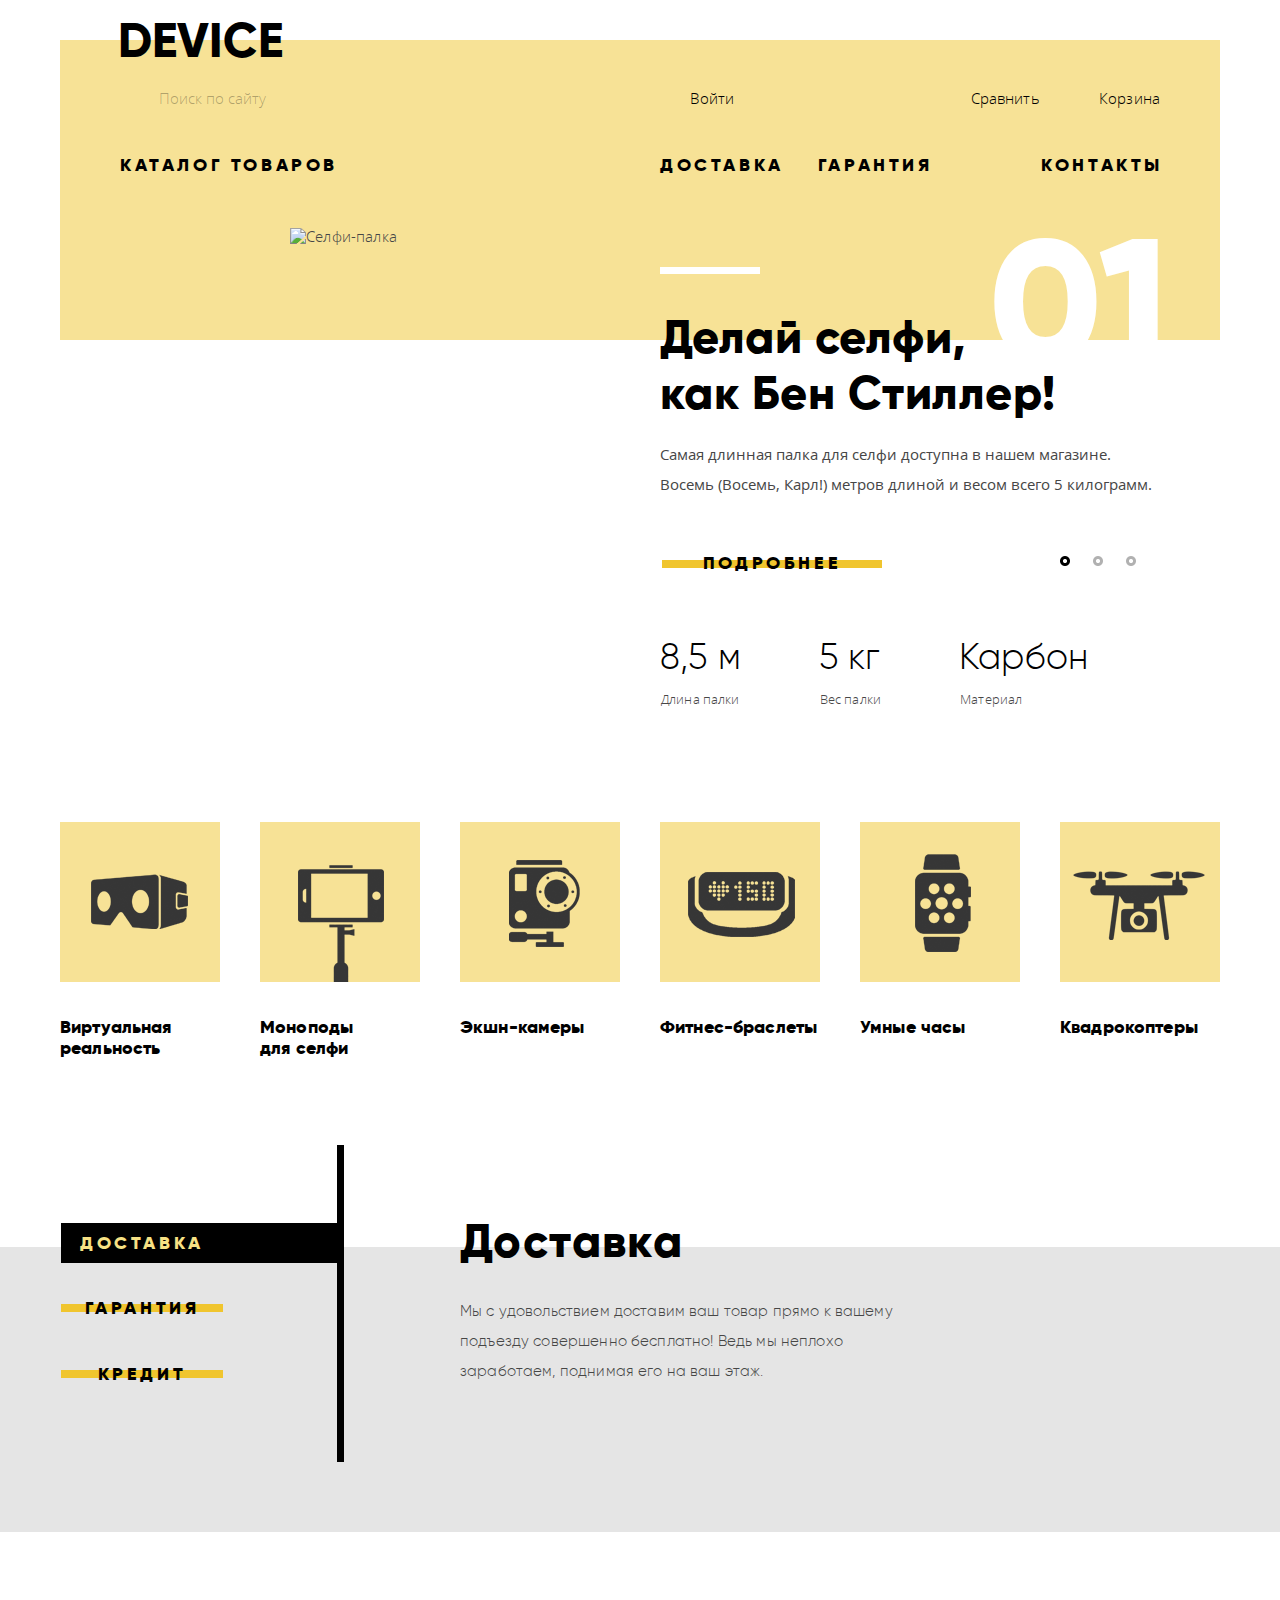
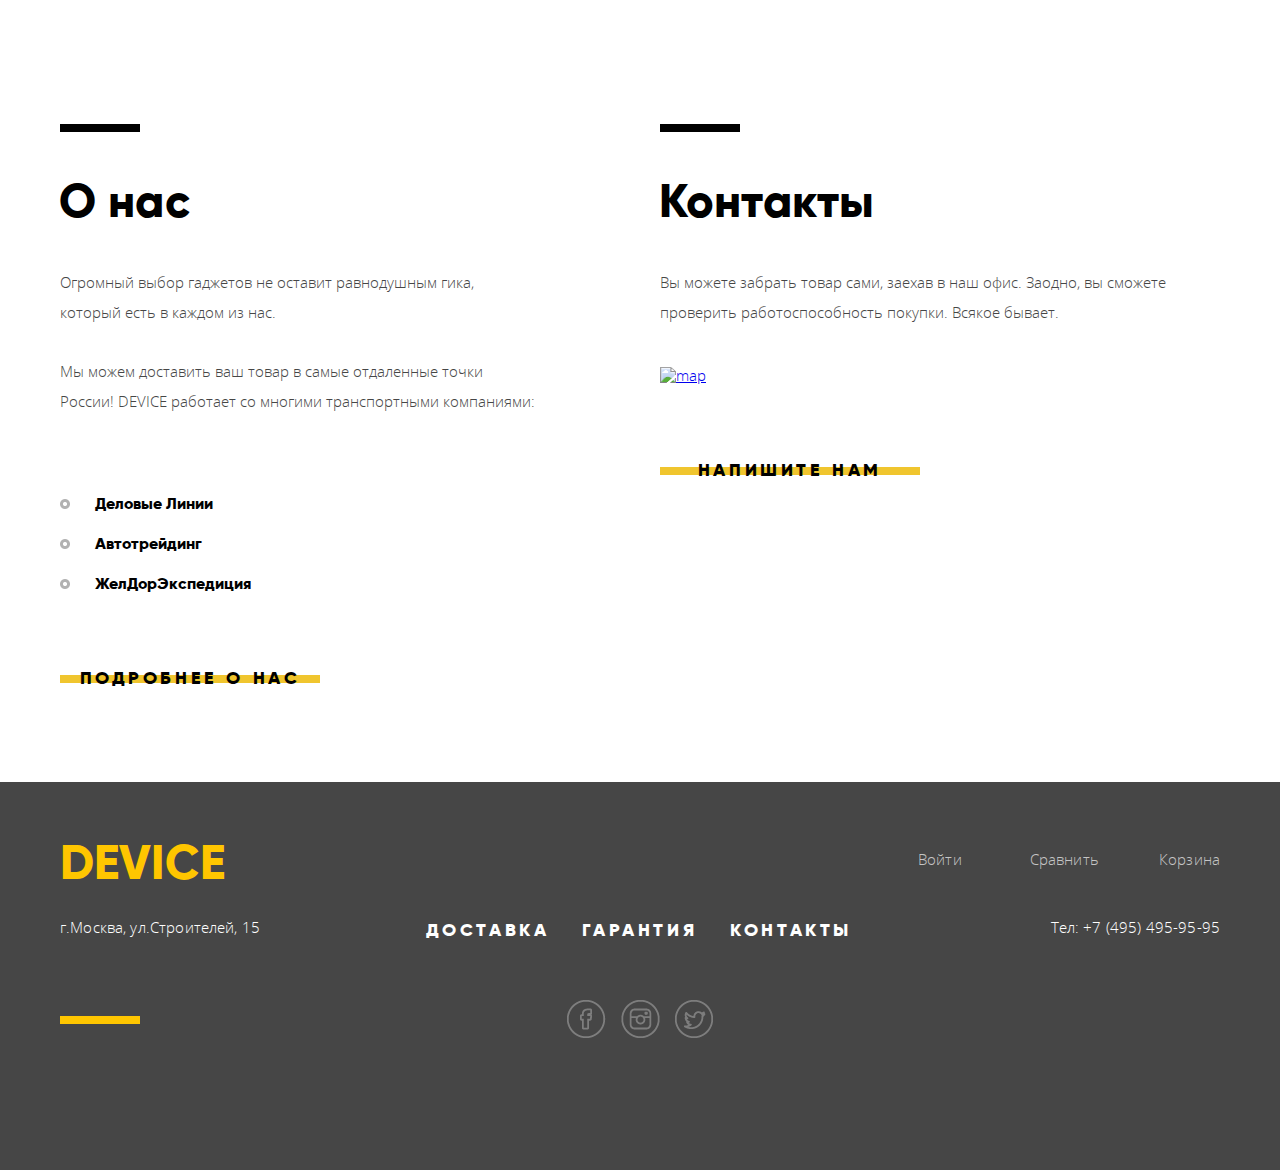
==== index.html @ 423498a1 "Д11.3 + Дополнительный JS для сервисов" ====
<!DOCTYPE html>
<html lang="ru">

<head>
  <meta charset="utf-8">
  <title>HTML Academy: Девайс</title>
  <link rel="stylesheet" href="css/normalize.css">
  <link rel="stylesheet" href="css/style.min.css">
</head>

<body class="home">
  <header>
    <div class="header-background container">
      <div class="header-wrapper clearfix">
        <a href="index.html" class="device-logo">Device</a>
        <div class="header-up clearfix">
          <form class="search">
            <input type="text" name="search-string" value="" placeholder="Поиск по сайту">
            <input class="button" type="submit" value="Найти">
          </form>
          <ul class="header-up-user-menu clearfix">
            <li class="login"><a href="#" class="login-link"><span class="black-icon"></span>Войти</a></li>
            <li class="compare"><a href="#"><span class="black-icon"></span>Сравнить</a></li>
            <li class="cart"><a href="#"><span class="black-icon"></span>Корзина</a></li>
          </ul>
        </div>
        <div class="header-down">
          <nav class="main-navigation">
            <ul class="main-navigation-list clearfix">
              <li class="main-navigation-list-item catalog-menu"><a href="#">Каталог товаров</a>
                <ul class="subnavigation-list clearfix">
                  <li class="subnavigation-list-category">
                    <ul>
                      <li class="subnavigation-list-item"><a href="#">Виртуальная реальность</a></li>
                      <li class="subnavigation-list-item"><a href="catalog.html">Моноподы для селфи</a></li>
                      <li class="subnavigation-list-item"><a href="#">Экшн-камеры</a></li>
                    </ul>
                  </li>
                  <li class="subnavigation-list-category">
                    <ul>
                      <li class="subnavigation-list-item"><a href="#">Фитнес-браслеты</a></li>
                      <li class="subnavigation-list-item"><a href="#">Умные часы</a></li>
                    </ul>
                  </li>
                  <li class="subnavigation-list-category">
                    <ul>
                      <li class="subnavigation-list-item"><a href="#">Квадрокоптеры</a></li>
                    </ul>
                  </li>
                </ul>
              </li>
              <li class="main-navigation-list-item"><a href="#">Доставка</a></li>
              <li class="main-navigation-list-item"><a href="#">Гарантия</a></li>
              <li class="main-navigation-list-item"><a href="#">Контакты</a></li>
            </ul>
          </nav>
        </div>
      </div>
    </div>
  </header>
  <main class="main">
    <div class="container">
      <div class="home-carousel">
        <span class="slide-number">01</span>
        <ul class="slides clearfix">
          <li class="slide clearfix active">
            <div class="slide-img">
              <img src="img/slider-1.png" class="slide-img-1" width="384" height="486" alt="Селфи-палка">
            </div>
            <div class="slide-info">
              <h2>Делай селфи,<br> как Бен Стиллер!</h2>
              <p>Самая длинная палка для селфи доступна в нашем магазине.</p>
              <p>Восемь (Восемь, Карл!) метров длиной и весом всего 5 килограмм.</p>
              <a href="catalog.html" class="slide-read-more">Подробнее</a>
              <ul class="slide-features clearfix">
                <li>
                  <span class="slide-features-large">8,5 м</span>
                  <span class="slide-featers-small">Длина палки</span>
                </li>
                <li>
                  <span class="slide-features-large">5 кг</span>
                  <span class="slide-featers-small">Вес палки</span>
                </li>
                <li>
                  <span class="slide-features-large">Карбон</span>
                  <span class="slide-featers-small">Материал</span>
                </li>
              </ul>
            </div>
          </li>
          <li class="slide clearfix">
            <div class="slide-img">
              <img src="img/slider-2.png" class="slide-img-2" width="345" height="485" alt="Смарт-браслет">
            </div>
            <div class="slide-info">
              <h2>Худеем<br>правильно!</h2>
              <p>Мотивирующие фитнес-браслеты помогут найти в себе силы не пропускать занятия и соблюдать диету.</p>
              <a href="#" class="slide-read-more">Подробнее</a>
              <ul class="slide-features">
                <li>
                  <span class="slide-features-large">48 часов</span><br>
                  <span class="slide-featers-small">Без подзарядки</span>
                </li>
              </ul>
            </div>
          </li>
          <li class="slide clearfix">
            <div class="slide-img">
              <img src="img/slider-3.png" class="slide-img-3"  width="580" height="477" alt="Дрон">
            </div>
            <div class="slide-info">
              <h2>Порхает как бабочка,<br>жалит как пчела!</h2>
              <p>Этот обычный, на первый взгляд, квадрокоптер оснащен мощным лазером, замаскированным под стандартну камеру.</p>
              <a href="#" class="slide-read-more">Подробнее</a>
              <ul class="slide-features">
                <li class="slide-3-feature-1">
                  <span class="slide-features-large">800 м</span><br>
                  <span class="slide-featers-small">Дальность полета</span>
                </li>
                <li>
                  <span class="slide-features-large">50 м</span><br>
                  <span class="slide-featers-small">Радиус поражения</span>
                </li>
              </ul>
            </div>
          </li>
        </ul>
        <ul class="slider-indicators clearfix">
          <li class="active">
            <button type="button"></button>
          </li>
          <li>
            <button type="button"></button>
          </li>
          <li>
            <button type="button"></button>
          </li>
        </ul>
      </div>
      <div class="home-popular">
        <ul class="home-popular-list clearfix">
          <li class="home-popular-item">
            <a href="#"><span class="icon-bg"><span class="icon ico1"></span></span><span class="text">Виртуальная реальность</span></a>
          </li>
          <li class="home-popular-item">
            <a href="catalog.html"><span class="icon-bg"><span class="icon ico2"></span></span><span class="text">Моноподы<br>для селфи</span></a>
          </li>
          <li class="home-popular-item">
            <a href="#"><span class="icon-bg"><span class="icon ico3"></span></span><span class="text">Экшн-камеры</span></a>
          </li>
          <li class="home-popular-item">
            <a href="#"><span class="icon-bg"><span class="icon ico4"></span></span><span class="text">Фитнес-браслеты</span></a>
          </li>
          <li class="home-popular-item">
            <a href="#"><span class="icon-bg"><span class="icon ico5"></span></span><span class="text">Умные часы</span></a>
          </li>
          <li class="home-popular-item">
            <a href="#"><span class="icon-bg"><span class="icon ico6"></span></span><span class="text">Квадрокоптеры</span></a>
          </li>
        </ul>
      </div>
    </div>
    <div class="grey-bg">
      <div class="container">
        <div class="home-services clearfix">
          <ul class="home-services-menu clearfix">
            <li class="active"><a href="#">Доставка</a></li>
            <li>
              <a href="#">Гарантия</a>
            </li>
            <li>
              <a href="#">Кредит</a>
            </li>
          </ul>
          <ul class="home-services-description clearfix">
            <li class="delivery active">
              <h3>Доставка</h3>
              <p>Мы с удовольствием доставим ваш товар прямо к вашему подъезду совершенно бесплатно! Ведь мы неплохо заработаем, поднимая его на ваш этаж.</p>
            </li>
            <li class="warranty">
              <h3>Гарантия</h3>
              <p>Если из-за возгарания купленного у нас товара у вас сгорит дом — не переживайте, мы выдадим вам новый.<br/>
              Товар, не дом, конечно же.</p>
            </li>
            <li class="credit">
              <h3>Кредит</h3>
              <p>Залезть в долговую яму стало проще! Кредитные консультанты подберут для вас наиболее выгодные условия кредита. Выгодные для нашего банка, разумеется.</p>
            </li>
          </ul>
        </div>
      </div>
    </div>
    <div class="container">
      <div class="home-logotypes">
        <ul class="logo clearfix">
          <li><a href="#" class="dji">DJI</a></li>
          <li><a href="#" class="srgadgets">SRGadgets</a></li>
          <li><a href="#" class="gopro">GoPro</a></li>
          <li><a href="#" class="vive">Vive</a></li>
        </ul>
      </div>
      <div class="home-info clearfix">
        <div class="home-info-about-us">
          <div class="black-line"></div>
          <h2>О нас</h2>
          <p>Огромный выбор гаджетов не оставит равнодушным гика,<br> который есть в каждом из нас.</p>
          <p>Мы можем доставить ваш товар в самые отдаленные точки<br> России! DEVICE работает со многими транспортными компаниями:</p>
          <ul class="companies-list">
            <li>Деловые Линии</li>
            <li>Автотрейдинг</li>
            <li>ЖелДорЭкспедиция</li>
          </ul>
          <a href="#" class="home-info-read-more">Подробнее о нас</a>
        </div>
        <div class="home-info-contact">
          <div class="black-line"></div>
          <h2>Контакты</h2>
          <p>Вы можете забрать товар сами, заехав в наш офис. Заодно, вы сможете проверить работоспособность покупки. Всякое бывает.</p>
          <div class="home-info-map">
            <a href="#map-popup" class="popuplink">
              <img src="img/map.png" width="560" height="222" alt="map">
            </a>
          </div>
          <a href="#write-us-popup" class="home-info-read-more popuplink">Напишите нам</a>
        </div>
      </div>
    </div>
  </main>
  <footer>
    <div class="container">
      <div class="footer-up clearfix">
        <a href="#" class="device-logo">Device</a>
        <ul class="user-menu clearfix">
          <li class="login"><a href="#"><span class="action-icon"></span>Войти</a></li>
          <li class="compare"><a href="#"><span class="action-icon"></span>Сравнить</a></li>
          <li class="cart"><a href="#"><span class="action-icon"></span>Корзина</a></li>
        </ul>
      </div>
      <div class="footer-center clearfix">
        <span class="address">г.Москва,&nbsp;ул.Строителей,&nbsp;15</span>
        <ul class="footer-menu clearfix">
          <li><a href="#">Доставка</a></li>
          <li><a href="#">Гарантия</a></li>
          <li><a href="#">Контакты</a></li>
        </ul>
        <span class="tel">Тел:&nbsp;+7&nbsp;(495)&nbsp;495-95-95</span>
      </div>
      <div class="footer-down clearfix">
        <div class="yellow-line"></div>
        <ul class="footer-social clearfix">
          <li><a href="#" class="facebook">Facebook</a></li>
          <li><a href="#" class="instagram">Instagram</a></li>
          <li><a href="#" class="twiter">Twiter</a></li>
        </ul>
        <a href="https://htmlacademy.ru/intensive/htmlcss" class="developer-logo">htmlacademy.ru</a>
      </div>
    </div>
  </footer>
  <!--Всплывающие окна-->
  <div class="popup-overlay">
    <div class="popup write-us" id="write-us-popup">
      <button type="button" class="popup-close">Закрыть</button>
      <form class="write-us-form" action="#">
        <div class="clearfix">
          <div class="write-us-form-col">
            <label for="name">Ваше имя:</label>
            <input type="text" name="name" id="name" value="" placeholder="Представьтесь пожалуйста">
          </div>
          <div class="write-us-form-col  col2">
            <label for="email">Ваш e-mail:</label>
            <input type="email" name="email" id="email" value="" placeholder="Для отправки ответа">
          </div>
        </div>
        <label for="letter">Текст письма:</label>
        <textarea id="letter" name="letter" placeholder="В свободной форме"></textarea>
        <button class="write-us-form-button" type="submit">ОТПРАВИТЬ</button>
      </form>
    </div>
    <div class="popup map" id="map-popup">
      <button type="button" class="popup-close">Закрыть</button>
      <iframe src="https://www.google.com/maps/embed?pb=!1m18!1m12!1m3!1d2249.1125488779867!2d37.527429316310936!3d55.68703098053591!2m3!1f0!2f0!3f0!3m2!1i1024!2i768!4f13.1!3m3!1m2!1s0x46b54cf65f5c8955%3A0x694710ccd55501e!2z0YPQuy4g0KHRgtGA0L7QuNGC0LXQu9C10LksIDE1LCDQnNC-0YHQutCy0LAsIDExOTMxMQ!5e0!3m2!1sru!2sru!4v1494608144922" width="960" height="559" allowfullscreen></iframe>
    </div>
  </div>
  <script src="js/script.js" type="application/javascript"></script>
</body>

</html>
---- css/style.min.css ----
.slides h2,body,html{letter-spacing:.01em}@font-face{font-family:Gilroy;src:url(../fonts/gilroylight.woff2) format('woff2'),url(../fonts/gilroylight.woff) format('woff');font-weight:300}@font-face{font-family:Gilroy;src:url(../fonts/gilroyextrabold.woff2) format('woff2'),url(../fonts/gilroyextrabold.woff) format('woff');font-weight:900}@font-face{font-family:'Open Sans';src:url(../fonts/opensanslight.woff2) format('woff2'),url(../fonts/opensanslight.woff) format('woff');font-weight:300}@font-face{font-family:'Open Sans';src:url(../fonts/opensans.woff2) format('woff2'),url(../fonts/opensans.woff) format('woff');font-weight:400}body,html{font-size:15px;font-family:"Open Sans",Arial,sans-serif;color:#464646;font-weight:300;margin:0;padding:0}.home-services-description h3,.slides h2,h2{color:#000;font-size:47px;font-family:Gilroy,Arial,sans-serif;font-weight:900}body{min-width:1200px}.container{width:1160px;padding:0 20px;margin:0 auto}.slides h2{line-height:1.2;margin:40px 0 18px;padding:42px 0 0;background:url(../img/line-white.png) left top no-repeat}.home-info-about-us h2,.home-info-contact h2{margin:-14px 0 38px -1px;line-height:1.2}.home-services-description h3{line-height:1.2;margin-top:0;margin-bottom:27px;letter-spacing:.03em}.main-navigation-list-item>a,a.slide-read-more{text-decoration:none;text-transform:uppercase;letter-spacing:.2em}.device-logo,footer .device-logo,header .device-logo{font-size:48px;font-family:Gilroy,Arial,sans-serif;font-weight:900}.device-logo{color:#000;line-height:1.2;text-transform:uppercase}footer .device-logo{color:#ffc600;line-height:1.2;position:absolute;text-decoration:none}footer a:hover{color:rgba(255,198,0,.6)}footer a:active{color:rgba(255,198,0,.3)}header .device-logo{margin-left:58px;text-decoration:none;color:#000;position:absolute;top:-28px;text-transform:uppercase}header a:hover{color:rgba(0,0,0,.6)}header a:active{color:rgba(0,0,0,.3)}.search input{margin:0;padding:0;float:left}.header-up-user-menu a,li.subnavigation-list-item a{font-size:15px;font-family:"Open Sans",Arial,sans-serif;color:#000;font-weight:300;line-height:36px;text-align:left;text-decoration:none}.main-navigation-list-item>a{font-size:18px;font-family:Gilroy,Arial,sans-serif;color:#000;font-weight:900;line-height:1.2}.slide-number{font-size:179px;font-family:Gilroy,Arial,sans-serif;color:#fff;font-weight:900;float:right;min-width:179px;min-height:132px;line-height:132px;margin:0;padding:0;position:absolute;right:50px;top:10px}.slide-features-large,a.slide-read-more{font-family:Gilroy,Arial,sans-serif;line-height:1.2}a.slide-read-more{font-size:18px;color:#000;font-weight:900;text-align:center;background-image:url(../img/line.png);background-repeat:repeat-x;background-position:0 50%;display:block;width:220px;margin-top:45px;margin-left:2px;margin-bottom:52px;padding:9px 0}a:active.slide-read-more,a:hover.slide-read-more{background-repeat:repeat}a:active.slide-read-more{color:rgba(0,0,0,.3)}.slide-features-large{font-size:36px;font-weight:300;color:#000;text-align:left}.slide-featers-small{font-size:13px;font-family:"Open Sans",Arial,sans-serif;color:#464646;line-height:20px;font-weight:300;text-align:left;display:block;margin-top:10px;margin-left:1px}.catalog-row-1 h2,h1{line-height:1.2;color:#000;font-weight:900}header{margin-top:40px;padding:0 20px}.clearfix::after{content:"";display:table;clear:both}.header-up{margin:0 auto;padding:0 60px 0 63px}.heder-up-search{width:500px;min-height:16px;padding-left:40px;float:left}.header-up-user-menu{list-style:none;float:right;margin:0;padding:0;display:inline-block;vertical-align:top}.header-down{padding:25px 60px 50px}.title{padding:33px 0 37px 60px}h1{font-family:Gilroy,Arial,sans-serif;font-size:47px;letter-spacing:.01em;padding:0;margin:0 0 14px}.catalog{min-height:1263px;background:#efefef}.catalog-filter{width:330px;float:right;margin:0;padding:0}.catalog-filter-label{padding:26px 70px 26px 60px;margin:0}div.catalog-wrapper-sort-label{background:#efefef;padding:25px 0 26px 70px}.catalog-row-1 h2{font-size:16px;letter-spacing:.2em;text-transform:uppercase}footer,footer .user-menu a:hover{color:#fff}h2.catalog-wrapper-sort-label{float:left;margin:0;padding:0 55px 0 0}.catalog-goods{padding:60px 0 0 70px}.catalog-good{width:360px;min-height:462px;margin:10px 40px 10px 0;float:left;position:relative}.catalog-good:hover .good-action{display:block}.catalog-good:nth-child(2n){margin-right:0}.catalog-paginator{width:760px;height:70px;display:inline-block;vertical-align:top;text-align:center;background:#ebebeb;margin:0 0 73px 70px;line-height:70px}footer{background:#464646;padding:52px 0}.footer-up{min-height:39px;margin-bottom:20px}.footer-center,.footer-down{text-align:center;margin-bottom:63px}.footer-center{min-height:23px}.footer-down{min-height:43px}.home-carousel{min-height:501px;margin:0 0 94px;padding:0;position:relative}.slide-read-more{width:480px;min-height:20px;margin-bottom:65px;margin-right:80px;float:left}.logo li,.logo li a{width:260px;vertical-align:top}.logo li{min-height:100px;float:left;display:inline-block;list-style:none;margin-right:40px}.logo li a.dji .logo li:last-child,.logo li:last-child{margin-right:0}.logo li a{height:100px;display:block;line-height:100px;text-align:center;font-size:0;text-decoration:none}.footer-menu,.footer-menu li,.footer-social,.header-up-user-menu li{vertical-align:top;display:inline-block}.home-info-about-us{width:560px;float:left;margin:0 40px 0 0;padding:0}.home-info-contact{float:right;width:560px}footer .user-menu a{color:#fff;font-size:15px;font-family:"Open Sans",Arial,sans-serif;color:rgba(255,255,255,.702);line-height:36px;text-align:left;text-decoration:none}footer .user-menu a:active{color:rgba(255,255,255,.3)}.address,.tel{font-family:"Open Sans",Arial,sans-serif;font-weight:300;font-size:15px;color:#fff;line-height:30px}.footer-up .user-menu{float:right;padding:0;margin-top:7px}.user-menu li{float:left;padding:0;margin:0 37px 0 0;list-style:none}.user-menu li:last-child{margin-right:0}.user-menu li:first-child{margin-right:45px}.footer-social li{float:left;list-style:none;margin:0 15px 0 0}.footer-social li:last-child{margin-right:0}.footer-menu li{float:left;list-style:none;margin:0 33px 0 0}.catalog-wrapper-sort-order li{float:left;padding:0;margin:-4px 0 0 22px}.developer-logo,.tel{float:right}.footer-menu{margin:8px auto;padding:0;list-style:none}.address{float:left}.footer-social{padding:0 53px 0 0;margin:-12px auto;list-style:none}.catalog-wrapper{width:830px;float:left}.header-up-user-menu li{padding:0;margin:0 35px 0 0}.header-up-user-menu li.name{margin-right:16px}.header-up-user-menu li.login{width:246px}.header-up-user-menu li:last-child{margin-right:0}.main-navigation-list{list-style:none;display:block;padding:0;margin:0}.main-navigation-list-item{float:left;display:inline-block;vertical-align:top;padding:0;margin:0 34px 0 0}.main-navigation-list-item:first-child,.main-navigation-list-item:last-child{margin:0}.main-navigation-list-item:last-child{padding:0;float:right;margin-right:-3px}.main-navigation-list-item:first-child{padding:0 20px 0 0;width:520px}.subnavigation-list{display:none;position:absolute;width:1040px;padding:20px 60px 35px;left:-60px;background:#f7e296;z-index:1000;list-style:none;letter-spacing:-.2px}.header-wrapper,.main-navigation-list-item.catalog-menu,.slide-info{position:relative}.main-navigation-list-item:hover .subnavigation-list,.subnavigation-list.active{display:block}.bread-crumbs{list-style:none;display:inline-block;vertical-align:top;padding:0;margin:0}.bread-crumbs li{font-size:14px;color:rgba(0,0,0,.3);font-family:"Open Sans",Arial,sans-serif;text-align:left;font-weight:300;line-height:36px;float:left;padding:0 0 0 30px;margin:0;background:url(../img/nav-arrow.png) 15px 50% no-repeat}.bread-crumbs li a{color:inherit;text-decoration:none}.bread-crumbs li a:hover{color:rgba(0,0,0,.6)}.bread-crumbs li a:active{color:rgba(0,0,0,.1)}.bread-crumbs li:first-child{padding:0;background:0 0}.catalog-sort{float:left;width:auto;display:block}.catalog-wrapper-sort-order,.catalog-wrapper-sort-value,.pages{list-style:none;vertical-align:top;margin:0;display:inline-block}.catalog-wrapper-sort-value{float:left;padding:1px 0;color:rgba(0,0,0,.3);font-size:14px;font-family:"Open sans",Arial,sans-serif;letter-spacing:0;line-height:18px}.catalog-wrapper-sort-value a:hover{color:rgba(0,0,0,.6)}.catalog-wrapper-sort-value .active a,.catalog-wrapper-sort-value a:active{color:rgba(0,0,0,1)}.catalog-wrapper-sort-order{float:right;padding:0}.catalog-wrapper-sort-value li{float:left;padding:0 30px 0 0;margin:0}.good-name-price{float:right;font-size:16px;line-height:1.2;letter-spacing:.01em;font-family:Gilroy,Arial,sans-serif;text-decoration:none;color:#464646;padding-top:0}.pages{padding:0}.catalog-paginator a.prev{width:126px;float:left;padding:25px 0}.catalog-paginator a.next:hover,.catalog-paginator a.prev:hover{background-color:#d9d9d9}.catalog-paginator a.next:active,.catalog-paginator a.prev:active{background-color:#d9d9d9;color:rgba(0,0,0,.3)}.next{width:126px;padding:25px 0;float:right}.pages li{float:left;min-width:40px;text-align:center}.search{width:400px;float:left;-webkit-box-sizing:content-box;box-sizing:content-box}.header-wrapper{padding-top:40px}.home .header-wrapper{padding-bottom:113px}.catalog-filter-form{padding:28px 70px 70px 60px}.catalog-filter-form span{font-family:"Open Sans",Arial,sans-serif;font-size:14px;line-height:40px}.color,ul.bluetooth{list-style:none;padding:0}.logo{padding:0;margin:0 auto}.home-services-menu{width:279px;padding:78px 0 48px;float:left;list-style:none;border-right:#000 solid 7px;margin-left:-2px}.home-services-description{width:710px;padding:58px 48px 0 115px;float:left;list-style:none;min-height:237px}.home-popular-list{padding:0;margin:0 0 70px;list-style:none}.home-popular-item{width:160px;float:left;margin-right:40px}.home-popular-item:last-child{margin-right:0}.companies-list{margin:68px 0 55px;padding:0}ul.companies-list li{font-size:16px;font-family:Gilroy,Arial,sans-serif;color:#000;line-height:40px;letter-spacing:0;text-align:left;font-weight:900;background-image:url(../img/circle-30.png);list-style:none;padding-left:35px;background-repeat:no-repeat;background-position:0 50%}.home-info{margin:0 0 83px}.home-info-about-us p,.home-info-contact p{margin:0 0 29px;font-size:15px;font-family:"Open Sans",Arial,sans-serif;color:#464646;line-height:30px;text-align:left;letter-spacing:0}.home-info-map{margin:40px 0 67px}.home-services-menu li{width:150px;padding:0 120px 20px 0;text-align:center;margin-left:3px}.home-services-menu li:first-child{padding-bottom:25px}.home-services-menu li:last-child{margin-top:6px}.home-services-description li{padding:0 240px 0 0;display:none;background-repeat:no-repeat}.home-services-description li.delivery{margin-left:1px;padding-top:10px;background-image:url(../img/delivery.png);background-position:558px 26px}.home-services-description li.warranty{padding-top:10px;background-image:url(../img/warranty.png);background-position:543px 0;min-height:200px}.home-services-description li.credit{padding-top:10px;padding-right:276px;margin-left:1px;background-image:url(../img/credit.png);background-position:534px 0}.home-services-description li.active{display:block}.home-popular-item a{font-size:18px;font-family:Gilroy,Arial,sans-serif;color:#000;font-weight:900;line-height:1.2;text-decoration:none}.homecarousel li{min-height:486px}.slides{list-style:none;margin:-113px 0 0;padding:0}.slides p{font-size:15px;font-family:"Open Sans",Arial,sans-serif;color:#464646;text-align:left;font-weight:400;letter-spacing:0;line-height:2;margin:0;padding:0}.slide-features li{list-style:none;display:inline-block;vertical-align:top;float:left;margin-right:78px}.slide-features li.slide-3-feature-1{margin-right:45px}.slide-features li:last-child{margin-right:0}.slider-indicators{position:absolute;right:66px;bottom:153px;padding:0;margin:0}.slider-indicators li{display:block;padding:0;margin:0;float:left;width:33px}.catalog-column-1{float:left;background:#efefef}.catalog-row-1 .catalog-column-1{background:#dcdcdc}.catalog-column-2{float:left}.slides .slide{display:none;min-height:501px}.slide.active{display:block}.catalog-row-2 .catalog-column-2{background:#FFF}.search input.button{display:none}.search input[name=search-string]{font-weight:300;line-height:2.4;border:0;margin:-6px 0 6px;height:48px;width:269px;color:rgba(0,0,0,.3);padding:0 0 0 36px;box-sizing:content-box;background:url(../img/search.png) left center no-repeat;border-bottom:2px solid transparent}.search input[name=search-string]:focus~input.button,.search input[name=search-string],.search.focus input.button{font-size:15px;font-family:"Open Sans",Arial,sans-serif;-webkit-box-sizing:content-box}.search input[name=search-string]::-webkit-input-placeholder{color:rgba(0,0,0,.3)}.search input[name=search-string]::-moz-placeholder{color:rgba(0,0,0,.3)}.search input[name=search-string]::-ms-placeholder{color:rgba(0,0,0,.3)}.search input[name=search-string]::placeholder{color:rgba(0,0,0,.3)}.search input[name=search-string]:hover,.search input[name=search-string]:hover::placeholder{color:rgba(0,0,0,.6)}.search input[name=search-string]:hover::-webkit-input-placeholder{color:rgba(0,0,0,.6)}.search input[name=search-string]:hover::-moz-placeholder{color:rgba(0,0,0,.6)}.search input[name=search-string]:hover::-ms-placeholder{color:rgba(0,0,0,.6)}.search input[name=search-string]:focus{color:rgba(0,0,0,1);border-bottom:2px solid #000;outline:0}.search input[name=search-string]:focus~input.button,.search.focus input.button{padding:0;margin:-6px 0 0;display:inline-block;vertical-align:top;width:85px;height:46px;border:2px solid #000;color:#000;line-height:36px;text-align:center;cursor:pointer;box-sizing:content-box;background:0 0}.search input[name=search-string]:focus~input.button:hover{background:#000;color:#fff}.search input[name=search-string]:focus~input.button:active{background:#000;color:rgba(255,255,255,.3)}.home-popular-item a .icon-bg{background-color:rgba(240,197,46,.5);display:block;margin-bottom:35px}.home-popular-item a:active .icon-bg,.home-popular-item a:hover .icon-bg{background-color:rgba(240,197,46,1)}.home-popular-item a .icon{background-image:url(../img/poppular.png);background-position:0 0;width:160px;height:160px;display:block}.home-popular-item a:active .icon{opacity:.3}.home-popular-item a .icon.ico1{background-position:0 0}.home-popular-item a .icon.ico2{background-position:-200px 0}.home-popular-item a .icon.ico3{background-position:-400px 0}.home-popular-item a .icon.ico4{background-position:-600px 0}.home-popular-item a .icon.ico5{background-position:-800px 0}.home-popular-item a .icon.ico6{background-position:-1000px 0}.home-logotypes img{background-blend-mode:overlay;opacity:.2}.logo li a.srgadgets{background:url(../img/logo-2-black.png);opacity:.2}.logo li a.srgadgets:hover{background:url(../img/logo-2-color.png);opacity:1}.logo li a.gopro{background:url(../img/logo-3-black.png);opacity:.2}.logo li a.gopro:hover{background:url(../img/logo-3-color.png);opacity:1}.logo li a.vive{background:url(../img/logo-4-black.png);opacity:.2}.logo li a.vive:hover{background:url(../img/logo-4-color.png);opacity:1}.logo li a.dji{background:url(../img/logo-1-black.png);opacity:.2}.logo li a.dji:hover{background:url(../img/logo-1-color.png);opacity:1}.footer-center .footer-menu a{font-size:18px;font-family:Gilroy,Arial,sans-serif;color:#fff;font-weight:900;line-height:1.2;letter-spacing:.2em;text-align:left;text-decoration:none;text-transform:uppercase}.footer-center .footer-menu a:hover{color:rgba(255,255,255,.6)}.footer-center .footer-menu a:active{color:rgba(255,255,255,.3)}.footer-down a.developer-logo{text-decoration:none;font-size:0;vertical-align:top;background-image:url(../img/htmlacademy.png);background-repeat:no-repeat;width:27px;height:36px;margin-top:-10px}.footer-down a.developer-logo:hover{opacity:.6}.footer-down a.developer-logo:active{opacity:.3}.footer-social a{text-decoration:none;font-size:0;vertical-align:top;background-image:url(../img/social.png);width:39px;height:38px;display:block;opacity:.3}.home-info-read-more,.home-services-menu li a{text-align:center;text-decoration:none;font-size:18px;display:block}.footer-social a:hover{opacity:.6}.footer-social a:active{opacity:.1}.footer-social a.instagram{background-position:-54px 0}.footer-social a.twiter{background-position:-109px 0}.home-services-menu li a{font-family:Gilroy,Arial,sans-serif;color:#000;font-weight:900;text-transform:uppercase;letter-spacing:.2em;background-image:url(../img/line.png);background-repeat:repeat-x;background-position:0 50%;line-height:40px;width:162px;height:40px}.good-action-cart,.home-info-read-more{text-transform:uppercase;font-weight:900;line-height:1.2;letter-spacing:.2em;font-family:Gilroy,Arial,sans-serif}.home-services-menu li a:hover{background-repeat:repeat}.home-services-menu li a:active,.home-services-menu li.active a{color:#f7e184;background:#000;padding-right:120px;margin:0}.home-info-read-more{color:#000;background-image:url(../img/line.png);background-repeat:repeat-x;background-position:0 50%;width:260px;padding:9px 0}.home-info-read-more:hover{background-repeat:repeat}.home-info-read-more:active{background-repeat:repeat;color:rgba(0,0,0,.3)}.home-popular-item a:active .text{opacity:.3}.user-menu a .action-icon{width:13px;height:12px;display:inline-block;vertical-align:baseline;margin-right:10px;color:#ffc600;opacity:.6;background-repeat:no-repeat;background-position:center}.user-menu a:hover .action-icon{opacity:1}.user-menu a:active .action-icon{opacity:.3}.login .action-icon,.logout .action-icon{background-image:url(../img/user.png)}.compare .action-icon{background-image:url(../img/compare.png)}.cart .action-icon{background-image:url(../img/cart.png)}.yellow-line{float:left;background:#ffc600;width:80px;height:8px;margin-top:4px}.black-line{background:#000;width:80px;height:8px;margin-top:92px;margin-bottom:55px}.grey-bg{background:linear-gradient(0deg,#e5e5e5 285px,#fff 250px);min-height:402px}.home-services{padding-bottom:51px;margin-bottom:94px}.slide-features{float:left;width:460px;margin:0;padding:0}.login .black-icon,.name .black-icon{background-image:url(../img/user_black.png)}.logout a{color:rgba(0,0,0,.3);margin-right:23px}.header-up-user-menu .black-icon{width:13px;height:12px;display:inline-block;vertical-align:baseline;margin-right:7px;color:#000;opacity:1;background-repeat:no-repeat;background-position:center}.login .black-icon{margin-right:12px}.header-up-user-menu a:hover .black-icon{opacity:.6}.header-up-user-menu a:active .black-icon{opacity:.3}.compare .black-icon{background-image:url(../img/compare_black.png)}.cart .black-icon{background-image:url(../img/cart_black.png)}.slide-info{float:left;width:520px;margin-left:20px}.slider-indicators li button{width:20px;height:20px;background:url(../img/circle.png) 50% 50% no-repeat;opacity:.3;padding:0;margin:0;border:none;cursor:pointer}.slider-indicators li button:hover{opacity:.4}.slider-indicators li button:active,.slider-indicators li.active button{opacity:1}.slide-img{float:left;width:580px;text-align:center;margin:0;padding:0}.main-navigation-list-item.catalog-menu>a{padding-right:28px;background:url(../img/plus.png) 100% 50% no-repeat}.main-navigation-list-item.catalog-menu>a:hover{opacity:.6}.main-navigation-list-item.catalog-menu a:active{opacity:.3}.subnavigation-list-category{float:left;margin:0 59px 0 0;padding:0}.subnavigation-list-category ul{list-style:none;padding:0;margin:0}.subnavigation-list-category:last-child{margin:0 0 0 17px}.subnavigation-list-category a:hover{color:rgba(0,0,0,.6)}.catalog-wrapper-sort-order button{font-size:0;border:none;width:20px;height:18px;background:url(../img/sort-up.png) 50% 50% no-repeat;opacity:.2;cursor:pointer;padding:0;margin:0}.catalog-wrapper-sort-order button.desc{background:url(../img/sort-down.png) 50% 50% no-repeat}.catalog-wrapper-sort-order button:hover{opacity:.4}.catalog-wrapper-sort-order .active button,.catalog-wrapper-sort-order button:active{opacity:1}.good-action{position:absolute;top:0;left:0;width:360px;height:380px;background:rgba(238,238,238,.7);text-align:center;display:none}.good-action a{display:block;text-decoration:none}.good-action-cart{width:170px;margin:174px auto 16px;padding:15px;background-image:url(../img/line.png);background-repeat:repeat-x;background-position:center;font-size:18px;color:#000}.good-action-cart:active,.good-action-cart:hover{background-repeat:repeat}.good-action-cart:active{color:rgba(0,0,0,.3)}.good-action-compare{font-family:"Open Sans",Arial,sans-serif;font-size:13px;line-height:36px;color:rgba(0,0,0,.5);margin:0 auto}.good-action-compare:hover{color:rgba(0,0,0,1)}.good-action-compare:active{color:rgba(0,0,0,.2)}.good-name-link{font-size:18px;font-family:Gilroy,Arial,sans-serif;font-weight:900;line-height:1.2;text-decoration:none;color:#000}.catalog-wrapper-sort-value a{font-family:"Open Sans",Arial,sans-serif;font-size:14px;color:rgba(0,0,0,.3);line-height:18px;letter-spacing:0;text-decoration:none}.catalog-paginator a,.filter-label-with-border,.pages .active{font-weight:900;font-family:Gilroy,Arial,sans-serif;line-height:1.2}.catalog-paginator a,.pages .active{font-size:16px;letter-spacing:.2em;color:rgba(0,0,0,1);text-decoration:none;text-transform:uppercase}.pages a{color:rgba(0,0,0,.3)}.filter-label-with-border{font-size:18px;color:#000;text-transform:none;border-top:2px solid #000;padding:12px 0 29px;margin:40px 0 0}.filter-ul{margin:-10px;padding:0;list-style:none}.filter-ul li{padding:0 10px;margin:0 auto}.filter-ul label{font-family:"Open Sans",Arial,sans-serif;font-size:14px;line-height:40px;letter-spacing:.01em}.catalog-filter-form input[type=submit],.good-name h3,.price-range-label,.write-us-form label,.write-us-form-button{font-family:Gilroy,Arial,sans-serif}.filter-ul input[type=radio]{display:none}.filter-ul input[type=radio]+span{padding:5px;border:2px solid #c6c6c6;display:inline-block;vertical-align:top;border-radius:11px;margin:0 18px -4px 0;cursor:pointer}.filter-ul input[type=radio]+span>span{width:5px;height:5px;display:block;border:2px solid transparent;border-radius:5px}.filter-ul input[type=radio]+span:hover{border-color:#bcbcbc}.filter-ul input[type=radio]+span:active{border-color:#acacac}.filter-ul input[type=radio]+span:active>span,.filter-ul input[type=radio]:checked+span>span{border:2px solid rgba(0,0,0,1)}.filter-ul input[type=radio]:checked+span:active>span{border:2px solid transparent}.filter-ul input[type=checkbox]{display:none}.filter-ul input[type=checkbox]~label>span{padding:5px;background:#dbdbdb;display:inline-block;vertical-align:top;margin:0 17px -5px 0;cursor:pointer}.filter-ul input[type=checkbox]~label>span>span{width:9px;height:9px;display:block}.filter-ul input[type=checkbox]:checked~label>span{background:#c4c4c4}.filter-ul input[type=checkbox]~label>span:hover{background:#cecece}.filter-ul input[type=checkbox]:checked~label>span>span,.filter-ul input[type=checkbox]~label>span:active>span{background:url(../img/tick.png) 50% 50% no-repeat}.filter-ul input[type=checkbox]:checked~label>span:active>span{background:0 0}.catalog-filter-form input[type=submit],.write-us-form-button{width:200px;padding:15px;background:url(../img/line.png) center repeat-x;font-size:18px;line-height:1.2;letter-spacing:.2em;font-weight:900;text-transform:uppercase;color:#000;margin-top:31px;border:none;cursor:pointer;outline:0}.catalog-filter-form input[type=submit]:hover,.write-us-form-button:hover{background-repeat:repeat}.catalog-filter-form input[type=submit]:active,.write-us-form-button:active{background-repeat:repeat;color:rgba(0,0,0,.3)}.search.focus{border-bottom:1px solid #000}.catalog-row-2{background:-webkit-gradient(linear,left top,right top,color-stop(50%,#efefef),color-stop(50%,#fff));background:linear-gradient(90deg,#efefef 50%,#fff 50%)}.catalog-row-1{background:-webkit-gradient(linear,left top,right top,color-stop(50%,#dcdcdc),color-stop(50%,#efefef));background:linear-gradient(90deg,#dcdcdc 50%,#efefef 50%)}.header-background{background:#f7e296;width:1160px;padding:0}.good-name h3{padding:0;margin:0;line-height:1.2;font-size:18px;float:left;width:260px}.price-range-background{background:#dbdbdb;height:2px;margin:6px 0 67px}.price-range{background:#91c92f;height:2px;width:62%;position:relative}.price-range-pointer{height:10px;width:10px;background:#eee;border:2px solid #000;border-radius:10px;top:-5px;position:absolute;cursor:pointer}.price-range-pointer.min{left:0}.price-range-pointer.max{right:0}.price-range-pointer:active{background:#91c92f;border-color:#fff;-webkit-box-shadow:0 5px 5px rgba(0,0,0,.75);box-shadow:0 5px 5px rgba(0,0,0,.75)}.price-range-label{position:absolute;top:12px;font-size:14px;line-height:22.27px;letter-spacing:0;font-weight:300;width:60px;color:rgba(0,0,0,.2);margin:0;padding:0}.price-range-label.max{left:-25px}.catalog-good.new::after{content:"NEW";position:absolute;top:27px;right:26px;color:rgba(0,0,0,.2);border:2px solid rgba(0,0,0,.1);width:56px;text-align:center;border-radius:56px;font-size:14px;line-height:1.2;font-weight:900;letter-spacing:.05em;padding:20px 0}@-webkit-keyframes bounce{0%{-webkit-transform:translateY(-2000px);transform:translateY(-2000px)}70%{-webkit-transform:translateY(30px);transform:translateY(30px)}90%{-webkit-transform:translateY(-10px);transform:translateY(-10px)}100%{-webkit-transform:translateY(0);transform:translateY(0)}}@keyframes bounce{0%{-webkit-transform:translateY(-2000px);transform:translateY(-2000px)}70%{-webkit-transform:translateY(30px);transform:translateY(30px)}90%{-webkit-transform:translateY(-10px);transform:translateY(-10px)}100%{-webkit-transform:translateY(0);transform:translateY(0)}}@-webkit-keyframes shake{0%,100%{-webkit-transform:translateX(0);transform:translateX(0)}10%,30%,50%,70%,90%{-webkit-transform:translateX(-10px);transform:translateX(-10px)}20%,40%,60%,80%{-webkit-transform:translateX(10px);transform:translateX(10px)}}@keyframes shake{0%,100%{-webkit-transform:translateX(0);transform:translateX(0)}10%,30%,50%,70%,90%{-webkit-transform:translateX(-10px);transform:translateX(-10px)}20%,40%,60%,80%{-webkit-transform:translateX(10px);transform:translateX(10px)}}.popup{display:none;width:960px;position:absolute;z-index:10000;min-height:500px;left:50%;top:50%;margin-left:-480px;margin-top:-250px;background:#fff;-webkit-box-shadow:0 10px 20px rgba(0,0,0,.2);box-shadow:0 10px 20px rgba(0,0,0,.2)}.popup.map{margin-top:-280px;background:url(../img/map-big.png) 50% 50% no-repeat}.popup-overlay{position:fixed;overflow:auto;left:0;top:0;width:100%;height:100%;display:none}.popup-overlay.active{display:block}.popup-close{width:54.6px;height:54.6px;background:url(../img/modal-close.png) 50% 50% no-repeat rgba(240,197,46,.5);font-size:0;position:absolute;right:22px;top:22px;border:none;border-radius:54px;cursor:pointer;outline:0}.popup-close:hover{outline:0;background:url(../img/modal-close.png) 50% 50% no-repeat rgba(240,197,46,1)}.popup-close:focus{background-image:none}.popup-close:focus::after{content:"";display:block;width:100%;height:100%;opacity:.3;background:url(../img/modal-close.png) 50% 50% no-repeat}.popup.active{display:block;-webkit-animation:bounce .6s;animation:bounce .6s}.popup.error{-webkit-animation:shake .6s;animation:shake .6s}.write-us-form{margin:72px}.write-us-form label{display:block;font-size:18px;line-height:18px;font-weight:900;letter-spacing:0;color:#000;margin-bottom:11px;padding:20px 0 0 29px;margin-top:7px}.write-us-form input[type=email],.write-us-form input[type=text],.write-us-form textarea{font-family:"Open Sans",Arial,sans-serif;font-size:14px;line-height:18px;font-weight:900;color:rgba(70,70,70,.4);background-color:rgba(229,229,229,.5);border:none;margin-bottom:10px;margin-left:27px;padding:14px 22px;width:316px}.write-us-form textarea{width:716px;height:123px;margin-bottom:7px}.write-us-form input[type=email]:hover,.write-us-form input[type=text]:hover,.write-us-form textarea:hover{background-color:rgba(229,229,229,.8)}.write-us-form input[type=email]:focus,.write-us-form input[type=text]:focus,.write-us-form textarea:focus{background-color:#fff;color:rgba(70,70,70,1);outline:0;-webkit-box-shadow:inset 0 0 0 3px rgba(240,197,46,.5);box-shadow:inset 0 0 0 3px rgba(240,197,46,.5)}.write-us-form input[type=email].error,.write-us-form input[type=email]:invalid,.write-us-form input[type=text].error,.write-us-form textarea.error{background-color:rgba(237,181,181,.5)}.write-us-form-col{width:50%;float:left}.write-us-form-col.col2{margin-left:-10px}.write-us-form-button{margin-left:25px}.good-name{margin-top:30px;margin-bottom:30px}.filter-ul.bluetooth li{padding:3px 8px 1px 7px}.map iframe{border:0}.home-services-description p{font-family:Gilroy,Arial,sans-serif;font-weight:300;font-size:15px;line-height:30px;letter-spacing:.01em}.slide-img-1{margin-right:13px;margin-top:1px}.slide-img-2{margin-top:13px}.slide-img-3{margin-top:10px}
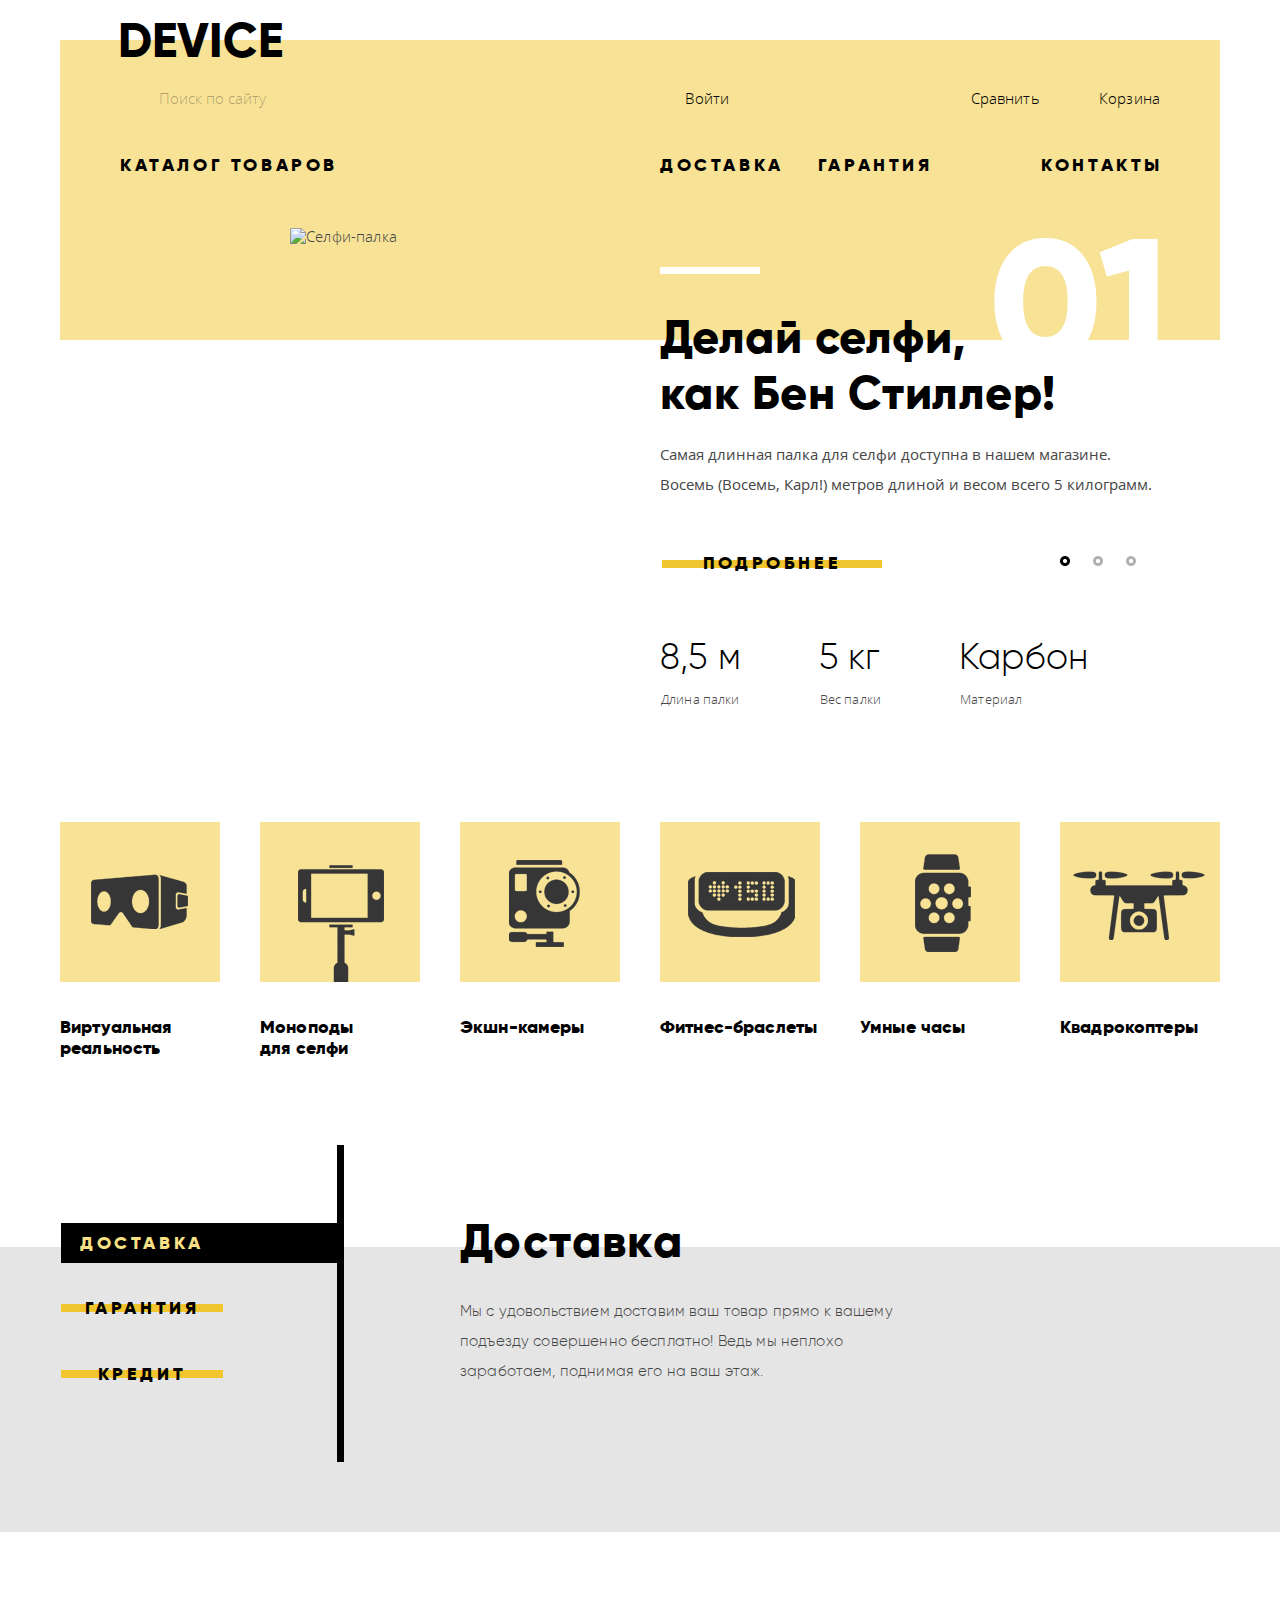
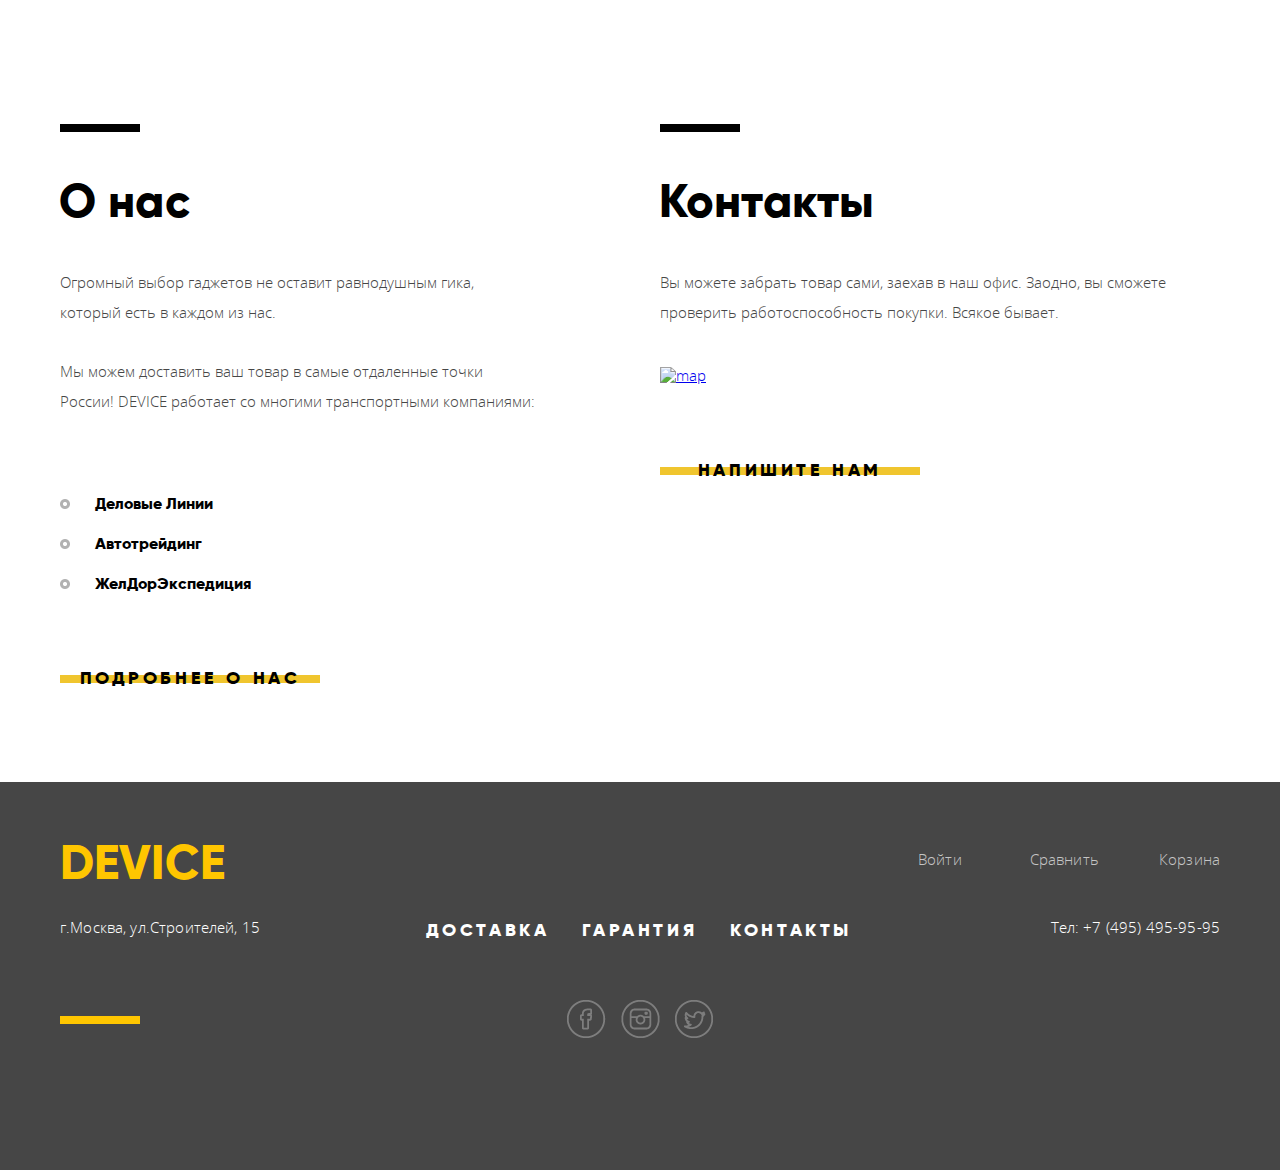
==== commit 838d8e2c: "Д25" ====
--- a/index.html
+++ b/index.html
@@ -9,7 +9,7 @@
 </head>
 
 <body class="home">
-  <header>
+  <header class="header">
     <div class="header-background container">
       <div class="header-wrapper clearfix">
         <a href="index.html" class="device-logo">Device</a>
@@ -226,7 +226,7 @@
       </div>
     </div>
   </main>
-  <footer>
+  <footer class="footer">
     <div class="container">
       <div class="footer-up clearfix">
         <a href="#" class="device-logo">Device</a>
--- a/css/style.min.css
+++ b/css/style.min.css
@@ -1 +1 @@
-.slides h2,body,html{letter-spacing:.01em}@font-face{font-family:Gilroy;src:url(../fonts/gilroylight.woff2) format('woff2'),url(../fonts/gilroylight.woff) format('woff');font-weight:300}@font-face{font-family:Gilroy;src:url(../fonts/gilroyextrabold.woff2) format('woff2'),url(../fonts/gilroyextrabold.woff) format('woff');font-weight:900}@font-face{font-family:'Open Sans';src:url(../fonts/opensanslight.woff2) format('woff2'),url(../fonts/opensanslight.woff) format('woff');font-weight:300}@font-face{font-family:'Open Sans';src:url(../fonts/opensans.woff2) format('woff2'),url(../fonts/opensans.woff) format('woff');font-weight:400}body,html{font-size:15px;font-family:"Open Sans",Arial,sans-serif;color:#464646;font-weight:300;margin:0;padding:0}.home-services-description h3,.slides h2,h2{color:#000;font-size:47px;font-family:Gilroy,Arial,sans-serif;font-weight:900}body{min-width:1200px}.container{width:1160px;padding:0 20px;margin:0 auto}.slides h2{line-height:1.2;margin:40px 0 18px;padding:42px 0 0;background:url(../img/line-white.png) left top no-repeat}.home-info-about-us h2,.home-info-contact h2{margin:-14px 0 38px -1px;line-height:1.2}.home-services-description h3{line-height:1.2;margin-top:0;margin-bottom:27px;letter-spacing:.03em}.main-navigation-list-item>a,a.slide-read-more{text-decoration:none;text-transform:uppercase;letter-spacing:.2em}.device-logo,footer .device-logo,header .device-logo{font-size:48px;font-family:Gilroy,Arial,sans-serif;font-weight:900}.device-logo{color:#000;line-height:1.2;text-transform:uppercase}footer .device-logo{color:#ffc600;line-height:1.2;position:absolute;text-decoration:none}footer a:hover{color:rgba(255,198,0,.6)}footer a:active{color:rgba(255,198,0,.3)}header .device-logo{margin-left:58px;text-decoration:none;color:#000;position:absolute;top:-28px;text-transform:uppercase}header a:hover{color:rgba(0,0,0,.6)}header a:active{color:rgba(0,0,0,.3)}.search input{margin:0;padding:0;float:left}.header-up-user-menu a,li.subnavigation-list-item a{font-size:15px;font-family:"Open Sans",Arial,sans-serif;color:#000;font-weight:300;line-height:36px;text-align:left;text-decoration:none}.main-navigation-list-item>a{font-size:18px;font-family:Gilroy,Arial,sans-serif;color:#000;font-weight:900;line-height:1.2}.slide-number{font-size:179px;font-family:Gilroy,Arial,sans-serif;color:#fff;font-weight:900;float:right;min-width:179px;min-height:132px;line-height:132px;margin:0;padding:0;position:absolute;right:50px;top:10px}.slide-features-large,a.slide-read-more{font-family:Gilroy,Arial,sans-serif;line-height:1.2}a.slide-read-more{font-size:18px;color:#000;font-weight:900;text-align:center;background-image:url(../img/line.png);background-repeat:repeat-x;background-position:0 50%;display:block;width:220px;margin-top:45px;margin-left:2px;margin-bottom:52px;padding:9px 0}a:active.slide-read-more,a:hover.slide-read-more{background-repeat:repeat}a:active.slide-read-more{color:rgba(0,0,0,.3)}.slide-features-large{font-size:36px;font-weight:300;color:#000;text-align:left}.slide-featers-small{font-size:13px;font-family:"Open Sans",Arial,sans-serif;color:#464646;line-height:20px;font-weight:300;text-align:left;display:block;margin-top:10px;margin-left:1px}.catalog-row-1 h2,h1{line-height:1.2;color:#000;font-weight:900}header{margin-top:40px;padding:0 20px}.clearfix::after{content:"";display:table;clear:both}.header-up{margin:0 auto;padding:0 60px 0 63px}.heder-up-search{width:500px;min-height:16px;padding-left:40px;float:left}.header-up-user-menu{list-style:none;float:right;margin:0;padding:0;display:inline-block;vertical-align:top}.header-down{padding:25px 60px 50px}.title{padding:33px 0 37px 60px}h1{font-family:Gilroy,Arial,sans-serif;font-size:47px;letter-spacing:.01em;padding:0;margin:0 0 14px}.catalog{min-height:1263px;background:#efefef}.catalog-filter{width:330px;float:right;margin:0;padding:0}.catalog-filter-label{padding:26px 70px 26px 60px;margin:0}div.catalog-wrapper-sort-label{background:#efefef;padding:25px 0 26px 70px}.catalog-row-1 h2{font-size:16px;letter-spacing:.2em;text-transform:uppercase}footer,footer .user-menu a:hover{color:#fff}h2.catalog-wrapper-sort-label{float:left;margin:0;padding:0 55px 0 0}.catalog-goods{padding:60px 0 0 70px}.catalog-good{width:360px;min-height:462px;margin:10px 40px 10px 0;float:left;position:relative}.catalog-good:hover .good-action{display:block}.catalog-good:nth-child(2n){margin-right:0}.catalog-paginator{width:760px;height:70px;display:inline-block;vertical-align:top;text-align:center;background:#ebebeb;margin:0 0 73px 70px;line-height:70px}footer{background:#464646;padding:52px 0}.footer-up{min-height:39px;margin-bottom:20px}.footer-center,.footer-down{text-align:center;margin-bottom:63px}.footer-center{min-height:23px}.footer-down{min-height:43px}.home-carousel{min-height:501px;margin:0 0 94px;padding:0;position:relative}.slide-read-more{width:480px;min-height:20px;margin-bottom:65px;margin-right:80px;float:left}.logo li,.logo li a{width:260px;vertical-align:top}.logo li{min-height:100px;float:left;display:inline-block;list-style:none;margin-right:40px}.logo li a.dji .logo li:last-child,.logo li:last-child{margin-right:0}.logo li a{height:100px;display:block;line-height:100px;text-align:center;font-size:0;text-decoration:none}.footer-menu,.footer-menu li,.footer-social,.header-up-user-menu li{vertical-align:top;display:inline-block}.home-info-about-us{width:560px;float:left;margin:0 40px 0 0;padding:0}.home-info-contact{float:right;width:560px}footer .user-menu a{color:#fff;font-size:15px;font-family:"Open Sans",Arial,sans-serif;color:rgba(255,255,255,.702);line-height:36px;text-align:left;text-decoration:none}footer .user-menu a:active{color:rgba(255,255,255,.3)}.address,.tel{font-family:"Open Sans",Arial,sans-serif;font-weight:300;font-size:15px;color:#fff;line-height:30px}.footer-up .user-menu{float:right;padding:0;margin-top:7px}.user-menu li{float:left;padding:0;margin:0 37px 0 0;list-style:none}.user-menu li:last-child{margin-right:0}.user-menu li:first-child{margin-right:45px}.footer-social li{float:left;list-style:none;margin:0 15px 0 0}.footer-social li:last-child{margin-right:0}.footer-menu li{float:left;list-style:none;margin:0 33px 0 0}.catalog-wrapper-sort-order li{float:left;padding:0;margin:-4px 0 0 22px}.developer-logo,.tel{float:right}.footer-menu{margin:8px auto;padding:0;list-style:none}.address{float:left}.footer-social{padding:0 53px 0 0;margin:-12px auto;list-style:none}.catalog-wrapper{width:830px;float:left}.header-up-user-menu li{padding:0;margin:0 35px 0 0}.header-up-user-menu li.name{margin-right:16px}.header-up-user-menu li.login{width:246px}.header-up-user-menu li:last-child{margin-right:0}.main-navigation-list{list-style:none;display:block;padding:0;margin:0}.main-navigation-list-item{float:left;display:inline-block;vertical-align:top;padding:0;margin:0 34px 0 0}.main-navigation-list-item:first-child,.main-navigation-list-item:last-child{margin:0}.main-navigation-list-item:last-child{padding:0;float:right;margin-right:-3px}.main-navigation-list-item:first-child{padding:0 20px 0 0;width:520px}.subnavigation-list{display:none;position:absolute;width:1040px;padding:20px 60px 35px;left:-60px;background:#f7e296;z-index:1000;list-style:none;letter-spacing:-.2px}.header-wrapper,.main-navigation-list-item.catalog-menu,.slide-info{position:relative}.main-navigation-list-item:hover .subnavigation-list,.subnavigation-list.active{display:block}.bread-crumbs{list-style:none;display:inline-block;vertical-align:top;padding:0;margin:0}.bread-crumbs li{font-size:14px;color:rgba(0,0,0,.3);font-family:"Open Sans",Arial,sans-serif;text-align:left;font-weight:300;line-height:36px;float:left;padding:0 0 0 30px;margin:0;background:url(../img/nav-arrow.png) 15px 50% no-repeat}.bread-crumbs li a{color:inherit;text-decoration:none}.bread-crumbs li a:hover{color:rgba(0,0,0,.6)}.bread-crumbs li a:active{color:rgba(0,0,0,.1)}.bread-crumbs li:first-child{padding:0;background:0 0}.catalog-sort{float:left;width:auto;display:block}.catalog-wrapper-sort-order,.catalog-wrapper-sort-value,.pages{list-style:none;vertical-align:top;margin:0;display:inline-block}.catalog-wrapper-sort-value{float:left;padding:1px 0;color:rgba(0,0,0,.3);font-size:14px;font-family:"Open sans",Arial,sans-serif;letter-spacing:0;line-height:18px}.catalog-wrapper-sort-value a:hover{color:rgba(0,0,0,.6)}.catalog-wrapper-sort-value .active a,.catalog-wrapper-sort-value a:active{color:rgba(0,0,0,1)}.catalog-wrapper-sort-order{float:right;padding:0}.catalog-wrapper-sort-value li{float:left;padding:0 30px 0 0;margin:0}.good-name-price{float:right;font-size:16px;line-height:1.2;letter-spacing:.01em;font-family:Gilroy,Arial,sans-serif;text-decoration:none;color:#464646;padding-top:0}.pages{padding:0}.catalog-paginator a.prev{width:126px;float:left;padding:25px 0}.catalog-paginator a.next:hover,.catalog-paginator a.prev:hover{background-color:#d9d9d9}.catalog-paginator a.next:active,.catalog-paginator a.prev:active{background-color:#d9d9d9;color:rgba(0,0,0,.3)}.next{width:126px;padding:25px 0;float:right}.pages li{float:left;min-width:40px;text-align:center}.search{width:400px;float:left;-webkit-box-sizing:content-box;box-sizing:content-box}.header-wrapper{padding-top:40px}.home .header-wrapper{padding-bottom:113px}.catalog-filter-form{padding:28px 70px 70px 60px}.catalog-filter-form span{font-family:"Open Sans",Arial,sans-serif;font-size:14px;line-height:40px}.color,ul.bluetooth{list-style:none;padding:0}.logo{padding:0;margin:0 auto}.home-services-menu{width:279px;padding:78px 0 48px;float:left;list-style:none;border-right:#000 solid 7px;margin-left:-2px}.home-services-description{width:710px;padding:58px 48px 0 115px;float:left;list-style:none;min-height:237px}.home-popular-list{padding:0;margin:0 0 70px;list-style:none}.home-popular-item{width:160px;float:left;margin-right:40px}.home-popular-item:last-child{margin-right:0}.companies-list{margin:68px 0 55px;padding:0}ul.companies-list li{font-size:16px;font-family:Gilroy,Arial,sans-serif;color:#000;line-height:40px;letter-spacing:0;text-align:left;font-weight:900;background-image:url(../img/circle-30.png);list-style:none;padding-left:35px;background-repeat:no-repeat;background-position:0 50%}.home-info{margin:0 0 83px}.home-info-about-us p,.home-info-contact p{margin:0 0 29px;font-size:15px;font-family:"Open Sans",Arial,sans-serif;color:#464646;line-height:30px;text-align:left;letter-spacing:0}.home-info-map{margin:40px 0 67px}.home-services-menu li{width:150px;padding:0 120px 20px 0;text-align:center;margin-left:3px}.home-services-menu li:first-child{padding-bottom:25px}.home-services-menu li:last-child{margin-top:6px}.home-services-description li{padding:0 240px 0 0;display:none;background-repeat:no-repeat}.home-services-description li.delivery{margin-left:1px;padding-top:10px;background-image:url(../img/delivery.png);background-position:558px 26px}.home-services-description li.warranty{padding-top:10px;background-image:url(../img/warranty.png);background-position:543px 0;min-height:200px}.home-services-description li.credit{padding-top:10px;padding-right:276px;margin-left:1px;background-image:url(../img/credit.png);background-position:534px 0}.home-services-description li.active{display:block}.home-popular-item a{font-size:18px;font-family:Gilroy,Arial,sans-serif;color:#000;font-weight:900;line-height:1.2;text-decoration:none}.homecarousel li{min-height:486px}.slides{list-style:none;margin:-113px 0 0;padding:0}.slides p{font-size:15px;font-family:"Open Sans",Arial,sans-serif;color:#464646;text-align:left;font-weight:400;letter-spacing:0;line-height:2;margin:0;padding:0}.slide-features li{list-style:none;display:inline-block;vertical-align:top;float:left;margin-right:78px}.slide-features li.slide-3-feature-1{margin-right:45px}.slide-features li:last-child{margin-right:0}.slider-indicators{position:absolute;right:66px;bottom:153px;padding:0;margin:0}.slider-indicators li{display:block;padding:0;margin:0;float:left;width:33px}.catalog-column-1{float:left;background:#efefef}.catalog-row-1 .catalog-column-1{background:#dcdcdc}.catalog-column-2{float:left}.slides .slide{display:none;min-height:501px}.slide.active{display:block}.catalog-row-2 .catalog-column-2{background:#FFF}.search input.button{display:none}.search input[name=search-string]{font-weight:300;line-height:2.4;border:0;margin:-6px 0 6px;height:48px;width:269px;color:rgba(0,0,0,.3);padding:0 0 0 36px;box-sizing:content-box;background:url(../img/search.png) left center no-repeat;border-bottom:2px solid transparent}.search input[name=search-string]:focus~input.button,.search input[name=search-string],.search.focus input.button{font-size:15px;font-family:"Open Sans",Arial,sans-serif;-webkit-box-sizing:content-box}.search input[name=search-string]::-webkit-input-placeholder{color:rgba(0,0,0,.3)}.search input[name=search-string]::-moz-placeholder{color:rgba(0,0,0,.3)}.search input[name=search-string]::-ms-placeholder{color:rgba(0,0,0,.3)}.search input[name=search-string]::placeholder{color:rgba(0,0,0,.3)}.search input[name=search-string]:hover,.search input[name=search-string]:hover::placeholder{color:rgba(0,0,0,.6)}.search input[name=search-string]:hover::-webkit-input-placeholder{color:rgba(0,0,0,.6)}.search input[name=search-string]:hover::-moz-placeholder{color:rgba(0,0,0,.6)}.search input[name=search-string]:hover::-ms-placeholder{color:rgba(0,0,0,.6)}.search input[name=search-string]:focus{color:rgba(0,0,0,1);border-bottom:2px solid #000;outline:0}.search input[name=search-string]:focus~input.button,.search.focus input.button{padding:0;margin:-6px 0 0;display:inline-block;vertical-align:top;width:85px;height:46px;border:2px solid #000;color:#000;line-height:36px;text-align:center;cursor:pointer;box-sizing:content-box;background:0 0}.search input[name=search-string]:focus~input.button:hover{background:#000;color:#fff}.search input[name=search-string]:focus~input.button:active{background:#000;color:rgba(255,255,255,.3)}.home-popular-item a .icon-bg{background-color:rgba(240,197,46,.5);display:block;margin-bottom:35px}.home-popular-item a:active .icon-bg,.home-popular-item a:hover .icon-bg{background-color:rgba(240,197,46,1)}.home-popular-item a .icon{background-image:url(../img/poppular.png);background-position:0 0;width:160px;height:160px;display:block}.home-popular-item a:active .icon{opacity:.3}.home-popular-item a .icon.ico1{background-position:0 0}.home-popular-item a .icon.ico2{background-position:-200px 0}.home-popular-item a .icon.ico3{background-position:-400px 0}.home-popular-item a .icon.ico4{background-position:-600px 0}.home-popular-item a .icon.ico5{background-position:-800px 0}.home-popular-item a .icon.ico6{background-position:-1000px 0}.home-logotypes img{background-blend-mode:overlay;opacity:.2}.logo li a.srgadgets{background:url(../img/logo-2-black.png);opacity:.2}.logo li a.srgadgets:hover{background:url(../img/logo-2-color.png);opacity:1}.logo li a.gopro{background:url(../img/logo-3-black.png);opacity:.2}.logo li a.gopro:hover{background:url(../img/logo-3-color.png);opacity:1}.logo li a.vive{background:url(../img/logo-4-black.png);opacity:.2}.logo li a.vive:hover{background:url(../img/logo-4-color.png);opacity:1}.logo li a.dji{background:url(../img/logo-1-black.png);opacity:.2}.logo li a.dji:hover{background:url(../img/logo-1-color.png);opacity:1}.footer-center .footer-menu a{font-size:18px;font-family:Gilroy,Arial,sans-serif;color:#fff;font-weight:900;line-height:1.2;letter-spacing:.2em;text-align:left;text-decoration:none;text-transform:uppercase}.footer-center .footer-menu a:hover{color:rgba(255,255,255,.6)}.footer-center .footer-menu a:active{color:rgba(255,255,255,.3)}.footer-down a.developer-logo{text-decoration:none;font-size:0;vertical-align:top;background-image:url(../img/htmlacademy.png);background-repeat:no-repeat;width:27px;height:36px;margin-top:-10px}.footer-down a.developer-logo:hover{opacity:.6}.footer-down a.developer-logo:active{opacity:.3}.footer-social a{text-decoration:none;font-size:0;vertical-align:top;background-image:url(../img/social.png);width:39px;height:38px;display:block;opacity:.3}.home-info-read-more,.home-services-menu li a{text-align:center;text-decoration:none;font-size:18px;display:block}.footer-social a:hover{opacity:.6}.footer-social a:active{opacity:.1}.footer-social a.instagram{background-position:-54px 0}.footer-social a.twiter{background-position:-109px 0}.home-services-menu li a{font-family:Gilroy,Arial,sans-serif;color:#000;font-weight:900;text-transform:uppercase;letter-spacing:.2em;background-image:url(../img/line.png);background-repeat:repeat-x;background-position:0 50%;line-height:40px;width:162px;height:40px}.good-action-cart,.home-info-read-more{text-transform:uppercase;font-weight:900;line-height:1.2;letter-spacing:.2em;font-family:Gilroy,Arial,sans-serif}.home-services-menu li a:hover{background-repeat:repeat}.home-services-menu li a:active,.home-services-menu li.active a{color:#f7e184;background:#000;padding-right:120px;margin:0}.home-info-read-more{color:#000;background-image:url(../img/line.png);background-repeat:repeat-x;background-position:0 50%;width:260px;padding:9px 0}.home-info-read-more:hover{background-repeat:repeat}.home-info-read-more:active{background-repeat:repeat;color:rgba(0,0,0,.3)}.home-popular-item a:active .text{opacity:.3}.user-menu a .action-icon{width:13px;height:12px;display:inline-block;vertical-align:baseline;margin-right:10px;color:#ffc600;opacity:.6;background-repeat:no-repeat;background-position:center}.user-menu a:hover .action-icon{opacity:1}.user-menu a:active .action-icon{opacity:.3}.login .action-icon,.logout .action-icon{background-image:url(../img/user.png)}.compare .action-icon{background-image:url(../img/compare.png)}.cart .action-icon{background-image:url(../img/cart.png)}.yellow-line{float:left;background:#ffc600;width:80px;height:8px;margin-top:4px}.black-line{background:#000;width:80px;height:8px;margin-top:92px;margin-bottom:55px}.grey-bg{background:linear-gradient(0deg,#e5e5e5 285px,#fff 250px);min-height:402px}.home-services{padding-bottom:51px;margin-bottom:94px}.slide-features{float:left;width:460px;margin:0;padding:0}.login .black-icon,.name .black-icon{background-image:url(../img/user_black.png)}.logout a{color:rgba(0,0,0,.3);margin-right:23px}.header-up-user-menu .black-icon{width:13px;height:12px;display:inline-block;vertical-align:baseline;margin-right:7px;color:#000;opacity:1;background-repeat:no-repeat;background-position:center}.login .black-icon{margin-right:12px}.header-up-user-menu a:hover .black-icon{opacity:.6}.header-up-user-menu a:active .black-icon{opacity:.3}.compare .black-icon{background-image:url(../img/compare_black.png)}.cart .black-icon{background-image:url(../img/cart_black.png)}.slide-info{float:left;width:520px;margin-left:20px}.slider-indicators li button{width:20px;height:20px;background:url(../img/circle.png) 50% 50% no-repeat;opacity:.3;padding:0;margin:0;border:none;cursor:pointer}.slider-indicators li button:hover{opacity:.4}.slider-indicators li button:active,.slider-indicators li.active button{opacity:1}.slide-img{float:left;width:580px;text-align:center;margin:0;padding:0}.main-navigation-list-item.catalog-menu>a{padding-right:28px;background:url(../img/plus.png) 100% 50% no-repeat}.main-navigation-list-item.catalog-menu>a:hover{opacity:.6}.main-navigation-list-item.catalog-menu a:active{opacity:.3}.subnavigation-list-category{float:left;margin:0 59px 0 0;padding:0}.subnavigation-list-category ul{list-style:none;padding:0;margin:0}.subnavigation-list-category:last-child{margin:0 0 0 17px}.subnavigation-list-category a:hover{color:rgba(0,0,0,.6)}.catalog-wrapper-sort-order button{font-size:0;border:none;width:20px;height:18px;background:url(../img/sort-up.png) 50% 50% no-repeat;opacity:.2;cursor:pointer;padding:0;margin:0}.catalog-wrapper-sort-order button.desc{background:url(../img/sort-down.png) 50% 50% no-repeat}.catalog-wrapper-sort-order button:hover{opacity:.4}.catalog-wrapper-sort-order .active button,.catalog-wrapper-sort-order button:active{opacity:1}.good-action{position:absolute;top:0;left:0;width:360px;height:380px;background:rgba(238,238,238,.7);text-align:center;display:none}.good-action a{display:block;text-decoration:none}.good-action-cart{width:170px;margin:174px auto 16px;padding:15px;background-image:url(../img/line.png);background-repeat:repeat-x;background-position:center;font-size:18px;color:#000}.good-action-cart:active,.good-action-cart:hover{background-repeat:repeat}.good-action-cart:active{color:rgba(0,0,0,.3)}.good-action-compare{font-family:"Open Sans",Arial,sans-serif;font-size:13px;line-height:36px;color:rgba(0,0,0,.5);margin:0 auto}.good-action-compare:hover{color:rgba(0,0,0,1)}.good-action-compare:active{color:rgba(0,0,0,.2)}.good-name-link{font-size:18px;font-family:Gilroy,Arial,sans-serif;font-weight:900;line-height:1.2;text-decoration:none;color:#000}.catalog-wrapper-sort-value a{font-family:"Open Sans",Arial,sans-serif;font-size:14px;color:rgba(0,0,0,.3);line-height:18px;letter-spacing:0;text-decoration:none}.catalog-paginator a,.filter-label-with-border,.pages .active{font-weight:900;font-family:Gilroy,Arial,sans-serif;line-height:1.2}.catalog-paginator a,.pages .active{font-size:16px;letter-spacing:.2em;color:rgba(0,0,0,1);text-decoration:none;text-transform:uppercase}.pages a{color:rgba(0,0,0,.3)}.filter-label-with-border{font-size:18px;color:#000;text-transform:none;border-top:2px solid #000;padding:12px 0 29px;margin:40px 0 0}.filter-ul{margin:-10px;padding:0;list-style:none}.filter-ul li{padding:0 10px;margin:0 auto}.filter-ul label{font-family:"Open Sans",Arial,sans-serif;font-size:14px;line-height:40px;letter-spacing:.01em}.catalog-filter-form input[type=submit],.good-name h3,.price-range-label,.write-us-form label,.write-us-form-button{font-family:Gilroy,Arial,sans-serif}.filter-ul input[type=radio]{display:none}.filter-ul input[type=radio]+span{padding:5px;border:2px solid #c6c6c6;display:inline-block;vertical-align:top;border-radius:11px;margin:0 18px -4px 0;cursor:pointer}.filter-ul input[type=radio]+span>span{width:5px;height:5px;display:block;border:2px solid transparent;border-radius:5px}.filter-ul input[type=radio]+span:hover{border-color:#bcbcbc}.filter-ul input[type=radio]+span:active{border-color:#acacac}.filter-ul input[type=radio]+span:active>span,.filter-ul input[type=radio]:checked+span>span{border:2px solid rgba(0,0,0,1)}.filter-ul input[type=radio]:checked+span:active>span{border:2px solid transparent}.filter-ul input[type=checkbox]{display:none}.filter-ul input[type=checkbox]~label>span{padding:5px;background:#dbdbdb;display:inline-block;vertical-align:top;margin:0 17px -5px 0;cursor:pointer}.filter-ul input[type=checkbox]~label>span>span{width:9px;height:9px;display:block}.filter-ul input[type=checkbox]:checked~label>span{background:#c4c4c4}.filter-ul input[type=checkbox]~label>span:hover{background:#cecece}.filter-ul input[type=checkbox]:checked~label>span>span,.filter-ul input[type=checkbox]~label>span:active>span{background:url(../img/tick.png) 50% 50% no-repeat}.filter-ul input[type=checkbox]:checked~label>span:active>span{background:0 0}.catalog-filter-form input[type=submit],.write-us-form-button{width:200px;padding:15px;background:url(../img/line.png) center repeat-x;font-size:18px;line-height:1.2;letter-spacing:.2em;font-weight:900;text-transform:uppercase;color:#000;margin-top:31px;border:none;cursor:pointer;outline:0}.catalog-filter-form input[type=submit]:hover,.write-us-form-button:hover{background-repeat:repeat}.catalog-filter-form input[type=submit]:active,.write-us-form-button:active{background-repeat:repeat;color:rgba(0,0,0,.3)}.search.focus{border-bottom:1px solid #000}.catalog-row-2{background:-webkit-gradient(linear,left top,right top,color-stop(50%,#efefef),color-stop(50%,#fff));background:linear-gradient(90deg,#efefef 50%,#fff 50%)}.catalog-row-1{background:-webkit-gradient(linear,left top,right top,color-stop(50%,#dcdcdc),color-stop(50%,#efefef));background:linear-gradient(90deg,#dcdcdc 50%,#efefef 50%)}.header-background{background:#f7e296;width:1160px;padding:0}.good-name h3{padding:0;margin:0;line-height:1.2;font-size:18px;float:left;width:260px}.price-range-background{background:#dbdbdb;height:2px;margin:6px 0 67px}.price-range{background:#91c92f;height:2px;width:62%;position:relative}.price-range-pointer{height:10px;width:10px;background:#eee;border:2px solid #000;border-radius:10px;top:-5px;position:absolute;cursor:pointer}.price-range-pointer.min{left:0}.price-range-pointer.max{right:0}.price-range-pointer:active{background:#91c92f;border-color:#fff;-webkit-box-shadow:0 5px 5px rgba(0,0,0,.75);box-shadow:0 5px 5px rgba(0,0,0,.75)}.price-range-label{position:absolute;top:12px;font-size:14px;line-height:22.27px;letter-spacing:0;font-weight:300;width:60px;color:rgba(0,0,0,.2);margin:0;padding:0}.price-range-label.max{left:-25px}.catalog-good.new::after{content:"NEW";position:absolute;top:27px;right:26px;color:rgba(0,0,0,.2);border:2px solid rgba(0,0,0,.1);width:56px;text-align:center;border-radius:56px;font-size:14px;line-height:1.2;font-weight:900;letter-spacing:.05em;padding:20px 0}@-webkit-keyframes bounce{0%{-webkit-transform:translateY(-2000px);transform:translateY(-2000px)}70%{-webkit-transform:translateY(30px);transform:translateY(30px)}90%{-webkit-transform:translateY(-10px);transform:translateY(-10px)}100%{-webkit-transform:translateY(0);transform:translateY(0)}}@keyframes bounce{0%{-webkit-transform:translateY(-2000px);transform:translateY(-2000px)}70%{-webkit-transform:translateY(30px);transform:translateY(30px)}90%{-webkit-transform:translateY(-10px);transform:translateY(-10px)}100%{-webkit-transform:translateY(0);transform:translateY(0)}}@-webkit-keyframes shake{0%,100%{-webkit-transform:translateX(0);transform:translateX(0)}10%,30%,50%,70%,90%{-webkit-transform:translateX(-10px);transform:translateX(-10px)}20%,40%,60%,80%{-webkit-transform:translateX(10px);transform:translateX(10px)}}@keyframes shake{0%,100%{-webkit-transform:translateX(0);transform:translateX(0)}10%,30%,50%,70%,90%{-webkit-transform:translateX(-10px);transform:translateX(-10px)}20%,40%,60%,80%{-webkit-transform:translateX(10px);transform:translateX(10px)}}.popup{display:none;width:960px;position:absolute;z-index:10000;min-height:500px;left:50%;top:50%;margin-left:-480px;margin-top:-250px;background:#fff;-webkit-box-shadow:0 10px 20px rgba(0,0,0,.2);box-shadow:0 10px 20px rgba(0,0,0,.2)}.popup.map{margin-top:-280px;background:url(../img/map-big.png) 50% 50% no-repeat}.popup-overlay{position:fixed;overflow:auto;left:0;top:0;width:100%;height:100%;display:none}.popup-overlay.active{display:block}.popup-close{width:54.6px;height:54.6px;background:url(../img/modal-close.png) 50% 50% no-repeat rgba(240,197,46,.5);font-size:0;position:absolute;right:22px;top:22px;border:none;border-radius:54px;cursor:pointer;outline:0}.popup-close:hover{outline:0;background:url(../img/modal-close.png) 50% 50% no-repeat rgba(240,197,46,1)}.popup-close:focus{background-image:none}.popup-close:focus::after{content:"";display:block;width:100%;height:100%;opacity:.3;background:url(../img/modal-close.png) 50% 50% no-repeat}.popup.active{display:block;-webkit-animation:bounce .6s;animation:bounce .6s}.popup.error{-webkit-animation:shake .6s;animation:shake .6s}.write-us-form{margin:72px}.write-us-form label{display:block;font-size:18px;line-height:18px;font-weight:900;letter-spacing:0;color:#000;margin-bottom:11px;padding:20px 0 0 29px;margin-top:7px}.write-us-form input[type=email],.write-us-form input[type=text],.write-us-form textarea{font-family:"Open Sans",Arial,sans-serif;font-size:14px;line-height:18px;font-weight:900;color:rgba(70,70,70,.4);background-color:rgba(229,229,229,.5);border:none;margin-bottom:10px;margin-left:27px;padding:14px 22px;width:316px}.write-us-form textarea{width:716px;height:123px;margin-bottom:7px}.write-us-form input[type=email]:hover,.write-us-form input[type=text]:hover,.write-us-form textarea:hover{background-color:rgba(229,229,229,.8)}.write-us-form input[type=email]:focus,.write-us-form input[type=text]:focus,.write-us-form textarea:focus{background-color:#fff;color:rgba(70,70,70,1);outline:0;-webkit-box-shadow:inset 0 0 0 3px rgba(240,197,46,.5);box-shadow:inset 0 0 0 3px rgba(240,197,46,.5)}.write-us-form input[type=email].error,.write-us-form input[type=email]:invalid,.write-us-form input[type=text].error,.write-us-form textarea.error{background-color:rgba(237,181,181,.5)}.write-us-form-col{width:50%;float:left}.write-us-form-col.col2{margin-left:-10px}.write-us-form-button{margin-left:25px}.good-name{margin-top:30px;margin-bottom:30px}.filter-ul.bluetooth li{padding:3px 8px 1px 7px}.map iframe{border:0}.home-services-description p{font-family:Gilroy,Arial,sans-serif;font-weight:300;font-size:15px;line-height:30px;letter-spacing:.01em}.slide-img-1{margin-right:13px;margin-top:1px}.slide-img-2{margin-top:13px}.slide-img-3{margin-top:10px}+.slides h2,body,html{letter-spacing:.01em}@font-face{font-family:Gilroy;src:url(../fonts/gilroylight.woff2) format('woff2'),url(../fonts/gilroylight.woff) format('woff');font-weight:300}@font-face{font-family:Gilroy;src:url(../fonts/gilroyextrabold.woff2) format('woff2'),url(../fonts/gilroyextrabold.woff) format('woff');font-weight:900}@font-face{font-family:'Open Sans';src:url(../fonts/opensanslight.woff2) format('woff2'),url(../fonts/opensanslight.woff) format('woff');font-weight:300}@font-face{font-family:'Open Sans';src:url(../fonts/opensans.woff2) format('woff2'),url(../fonts/opensans.woff) format('woff');font-weight:400}body,html{font-size:15px;font-family:"Open Sans",Arial,sans-serif;color:#464646;font-weight:300;margin:0;padding:0}.home-info h2,.home-services-description h3,.slides h2{color:#000;font-size:47px;font-family:Gilroy,Arial,sans-serif;font-weight:900}body{min-width:1200px}.container{width:1160px;padding:0 20px;margin:0 auto}.slides h2{line-height:1.2;margin:40px 0 18px;padding:42px 0 0;background:url(../img/line-white.png) left top no-repeat}.home-info-about-us h2,.home-info-contact h2{margin:-14px 0 38px -1px;line-height:1.2}.home-services-description h3{line-height:1.2;margin-top:0;margin-bottom:27px;letter-spacing:.03em}.main-navigation-list-item>a,a.slide-read-more{text-decoration:none;text-transform:uppercase;letter-spacing:.2em}.device-logo,.footer .device-logo,.header .device-logo{font-size:48px;font-family:Gilroy,Arial,sans-serif;font-weight:900}.device-logo{color:#000;line-height:1.2;text-transform:uppercase}.footer .device-logo{color:#ffc600;line-height:1.2;position:absolute;text-decoration:none}.footer a:hover{color:rgba(255,198,0,.6)}.footer a:active{color:rgba(255,198,0,.3)}.header .device-logo{margin-left:58px;text-decoration:none;color:#000;position:absolute;top:-28px;text-transform:uppercase}.header a:hover{color:rgba(0,0,0,.6)}.header a:active{color:rgba(0,0,0,.3)}.search input{margin:0;padding:0;float:left}.header-up-user-menu a,li.subnavigation-list-item a{font-size:15px;font-family:"Open Sans",Arial,sans-serif;color:#000;font-weight:300;line-height:36px;text-align:left;text-decoration:none}.main-navigation-list-item>a{font-size:18px;font-family:Gilroy,Arial,sans-serif;color:#000;font-weight:900;line-height:1.2}.slide-number{font-size:179px;font-family:Gilroy,Arial,sans-serif;color:#fff;font-weight:900;float:right;min-width:179px;min-height:132px;line-height:132px;margin:0;padding:0;position:absolute;right:50px;top:10px}.slide-features-large,a.slide-read-more{font-family:Gilroy,Arial,sans-serif;line-height:1.2}a.slide-read-more{font-size:18px;color:#000;font-weight:900;text-align:center;background-image:url(../img/line.png);background-repeat:repeat-x;background-position:0 50%;display:block;width:220px;margin-top:45px;margin-left:2px;margin-bottom:52px;padding:9px 0}a:active.slide-read-more,a:hover.slide-read-more{background-repeat:repeat}a:active.slide-read-more{color:rgba(0,0,0,.3)}.slide-features-large{font-size:36px;font-weight:300;color:#000;text-align:left}.slide-featers-small{font-size:13px;font-family:"Open Sans",Arial,sans-serif;color:#464646;line-height:20px;font-weight:300;text-align:left;display:block;margin-top:10px;margin-left:1px}.catalog-row-1 h2,h1{line-height:1.2;color:#000;font-weight:900}header.header{margin-top:40px;padding:0 20px}.clearfix::after{content:"";display:table;clear:both}.header-up{margin:0 auto;padding:0 60px 0 63px}.heder-up-search{width:500px;min-height:16px;padding-left:40px;float:left}.header-up-user-menu{list-style:none;float:right;margin:0;padding:0;display:inline-block;vertical-align:top}.header-down{padding:25px 60px 50px}.title{padding:33px 0 40px 60px}h1{font-family:Gilroy,Arial,sans-serif;font-size:47px;letter-spacing:.01em;padding:0;margin:0 0 14px}.catalog{min-height:1263px;background:#efefef}.catalog-filter{width:330px;float:right;margin:0;padding:0}.catalog-filter-label{padding:26px 70px 26px 60px;margin:0}div.catalog-wrapper-sort-label{background:#efefef;padding:25px 0 26px 70px}.catalog-row-1 h2{font-size:16px;letter-spacing:.2em;text-transform:uppercase}h2.catalog-wrapper-sort-label{float:left;margin:0;padding:0 55px 0 0}.catalog-goods{padding:60px 0 0 70px}.catalog-good{width:360px;min-height:462px;margin:10px 40px 10px 0;float:left;position:relative}.catalog-good:hover .good-action{display:block}.catalog-good:nth-child(2n){margin-right:0}.catalog-paginator{width:760px;height:70px;display:inline-block;vertical-align:top;text-align:center;background:#ebebeb;margin:0 0 73px 70px;line-height:70px}footer.footer{background:#464646;color:#fff;padding:52px 0}.footer-up{min-height:39px;margin-bottom:20px}.footer-center,.footer-down{text-align:center;margin-bottom:63px}.footer-center{min-height:23px}.footer-down{min-height:43px}.home-carousel{min-height:501px;margin:0 0 94px;padding:0;position:relative}.slide-read-more{width:480px;min-height:20px;margin-bottom:65px;margin-right:80px;float:left}.logo li,.logo li a{width:260px;vertical-align:top}.logo li{min-height:100px;float:left;display:inline-block;list-style:none;margin-right:40px}.logo li a.dji .logo li:last-child,.logo li:last-child{margin-right:0}.logo li a{height:100px;display:block;line-height:100px;text-align:center;font-size:0;text-decoration:none}.footer-menu,.footer-menu li,.footer-social,.header-up-user-menu li{vertical-align:top;display:inline-block}.home-info-about-us{width:560px;float:left;margin:0 40px 0 0;padding:0}.home-info-contact{float:right;width:560px}footer .user-menu a{color:#fff;font-size:15px;font-family:"Open Sans",Arial,sans-serif;color:rgba(255,255,255,.702);line-height:36px;text-align:left;text-decoration:none}footer .user-menu a:hover{color:#fff}footer .user-menu a:active{color:rgba(255,255,255,.3)}.address,.tel{font-family:"Open Sans",Arial,sans-serif;font-weight:300;font-size:15px;color:#fff;line-height:30px}.footer-up .user-menu{float:right;padding:0;margin-top:7px}.user-menu li{float:left;padding:0;margin:0 37px 0 0;list-style:none}.user-menu li:last-child{margin-right:0}.user-menu li:first-child{margin-right:45px}.footer-social li{float:left;list-style:none;margin:0 15px 0 0}.footer-social li:last-child{margin-right:0}.footer-menu li{float:left;list-style:none;margin:0 33px 0 0}.catalog-wrapper-sort-order li{float:left;padding:0;margin:-4px 0 0 22px}.developer-logo,.tel{float:right}.footer-menu{margin:8px auto;padding:0;list-style:none}.address{float:left}.footer-social{padding:0 53px 0 0;margin:-12px auto;list-style:none}.catalog-wrapper{width:830px;float:left}.header-up-user-menu li{padding:0;margin:0 35px 0 0}.header-up-user-menu li.name{margin-right:27px}.header-up-user-menu li.login{width:251px}.header-up-user-menu li:last-child{margin-right:0}.main-navigation-list{list-style:none;display:block;padding:0;margin:0}.main-navigation-list-item{float:left;display:inline-block;vertical-align:top;padding:0;margin:0 34px 0 0}.main-navigation-list-item:first-child,.main-navigation-list-item:last-child{margin:0}.main-navigation-list-item:last-child{padding:0;float:right;margin-right:-3px}.main-navigation-list-item:first-child{padding:0 20px 0 0;width:520px}.subnavigation-list{display:none;position:absolute;width:1040px;padding:20px 60px 35px;left:-60px;background:#f7e296;z-index:1000;list-style:none;letter-spacing:-.2px}.header-wrapper,.main-navigation-list-item.catalog-menu,.slide-info{position:relative}.main-navigation-list-item:hover .subnavigation-list,.subnavigation-list.active{display:block}.bread-crumbs{list-style:none;display:inline-block;vertical-align:top;padding:0;margin:0}.bread-crumbs li{font-size:14px;color:rgba(0,0,0,.3);font-family:"Open Sans",Arial,sans-serif;text-align:left;font-weight:300;line-height:36px;float:left;padding:0 0 0 30px;margin:0;background:url(../img/nav-arrow.png) 15px 50% no-repeat}.bread-crumbs li a{color:inherit;text-decoration:none}.bread-crumbs li a:hover{color:rgba(0,0,0,.6)}.bread-crumbs li a:active{color:rgba(0,0,0,.1)}.bread-crumbs li:first-child{padding:0;background:0 0}.catalog-sort{float:left;width:auto;display:block}.catalog-wrapper-sort-order,.catalog-wrapper-sort-value,.pages{list-style:none;vertical-align:top;margin:0;display:inline-block}.catalog-wrapper-sort-value{float:left;padding:1px 0;color:rgba(0,0,0,.3);font-size:14px;font-family:"Open sans",Arial,sans-serif;letter-spacing:0;line-height:18px}.catalog-wrapper-sort-value a:hover{color:rgba(0,0,0,.6)}.catalog-wrapper-sort-value .active a,.catalog-wrapper-sort-value a:active{color:rgba(0,0,0,1)}.catalog-wrapper-sort-order{float:right;padding:0}.catalog-wrapper-sort-value li{float:left;padding:0 30px 0 0;margin:0}.good-name-price{float:right;font-size:16px;line-height:1.2;letter-spacing:.01em;font-family:Gilroy,Arial,sans-serif;text-decoration:none;color:#464646;padding-top:0}.pages{padding:0}.catalog-paginator a.prev{width:126px;float:left;padding:25px 0}.catalog-paginator a.next:hover,.catalog-paginator a.prev:hover{background-color:#d9d9d9}.catalog-paginator a.next:active,.catalog-paginator a.prev:active{background-color:#d9d9d9;color:rgba(0,0,0,.3)}.next{width:126px;padding:25px 0;float:right}.pages li{float:left;min-width:40px;text-align:center}.search{width:400px;float:left;-webkit-box-sizing:content-box;box-sizing:content-box}.header-wrapper{padding-top:40px}.home .header-wrapper{padding-bottom:113px}.catalog-filter-form{padding:28px 70px 70px 60px}.catalog-filter-form span{font-family:"Open Sans",Arial,sans-serif;font-size:14px;line-height:40px}.color,ul.bluetooth{list-style:none;padding:0}.logo{padding:0;margin:0 auto}.home-services-menu{width:279px;padding:78px 0 48px;float:left;list-style:none;border-right:#000 solid 7px;margin-left:-2px}.home-services-description{width:710px;padding:58px 48px 0 115px;float:left;list-style:none;min-height:237px}.home-popular-list{padding:0;margin:0 0 70px;list-style:none}.home-popular-item{width:160px;float:left;margin-right:40px}.home-popular-item:last-child{margin-right:0}.companies-list{margin:68px 0 55px;padding:0}ul.companies-list li{font-size:16px;font-family:Gilroy,Arial,sans-serif;color:#000;line-height:40px;letter-spacing:0;text-align:left;font-weight:900;background-image:url(../img/circle-30.png);list-style:none;padding-left:35px;background-repeat:no-repeat;background-position:0 50%}.home-info{margin:0 0 83px}.home-info-about-us p,.home-info-contact p{margin:0 0 29px;font-size:15px;font-family:"Open Sans",Arial,sans-serif;color:#464646;line-height:30px;text-align:left;letter-spacing:0}.home-info-map{margin:40px 0 67px}.home-services-menu li{width:150px;padding:0 120px 20px 0;text-align:center;margin-left:3px}.home-services-menu li:first-child{padding-bottom:25px}.home-services-menu li:last-child{margin-top:6px}.home-services-description li{padding:0 240px 0 0;display:none;background-repeat:no-repeat}.home-services-description li.delivery{margin-left:1px;padding-top:10px;background-image:url(../img/delivery.png);background-position:558px 26px}.home-services-description li.warranty{padding-top:10px;background-image:url(../img/warranty.png);background-position:543px 0;min-height:200px}.home-services-description li.credit{padding-top:10px;padding-right:276px;margin-left:1px;background-image:url(../img/credit.png);background-position:534px 0}.home-services-description li.active{display:block}.home-popular-item a{font-size:18px;font-family:Gilroy,Arial,sans-serif;color:#000;font-weight:900;line-height:1.2;text-decoration:none}.homecarousel li{min-height:486px}.slides{list-style:none;margin:-113px 0 0;padding:0}.slides p{font-size:15px;font-family:"Open Sans",Arial,sans-serif;color:#464646;text-align:left;font-weight:400;letter-spacing:0;line-height:2;margin:0;padding:0}.slide-features li{list-style:none;display:inline-block;vertical-align:top;float:left;margin-right:78px}.slide-features li.slide-3-feature-1{margin-right:45px}.slide-features li:last-child{margin-right:0}.slider-indicators{position:absolute;right:66px;bottom:153px;padding:0;margin:0}.slider-indicators li{display:block;padding:0;margin:0;float:left;width:33px}.catalog-column-1{float:left;background:#efefef}.catalog-row-1 .catalog-column-1{background:#dcdcdc}.catalog-column-2{float:left}.slides .slide{display:none;min-height:501px}.slide.active{display:block}.catalog-row-2 .catalog-column-2{background:#FFF}.search input.button{display:none}.search input[name=search-string]{font-weight:300;line-height:2.4;border:0;margin:-6px 0 6px;height:48px;width:269px;color:rgba(0,0,0,.3);padding:0 0 0 36px;box-sizing:content-box;background:url(../img/search.png) left center no-repeat;border-bottom:2px solid transparent}.search input[name=search-string]:focus~input.button,.search input[name=search-string],.search.focus input.button{font-size:15px;font-family:"Open Sans",Arial,sans-serif;-webkit-box-sizing:content-box}.search input[name=search-string]::-webkit-input-placeholder{color:rgba(0,0,0,.3)}.search input[name=search-string]::-moz-placeholder{color:rgba(0,0,0,.3)}.search input[name=search-string]::-ms-placeholder{color:rgba(0,0,0,.3)}.search input[name=search-string]::placeholder{color:rgba(0,0,0,.3)}.search input[name=search-string]:hover,.search input[name=search-string]:hover::placeholder{color:rgba(0,0,0,.6)}.search input[name=search-string]:hover::-webkit-input-placeholder{color:rgba(0,0,0,.6)}.search input[name=search-string]:hover::-moz-placeholder{color:rgba(0,0,0,.6)}.search input[name=search-string]:hover::-ms-placeholder{color:rgba(0,0,0,.6)}.search input[name=search-string]:focus{color:rgba(0,0,0,1);border-bottom:2px solid #000;outline:0}.search input[name=search-string]:focus~input.button,.search.focus input.button{padding:0;margin:-6px 0 0;display:inline-block;vertical-align:top;width:85px;height:46px;border:2px solid #000;color:#000;line-height:36px;text-align:center;cursor:pointer;box-sizing:content-box;background:0 0}.search input[name=search-string]:focus~input.button:hover{background:#000;color:#fff}.search input[name=search-string]:focus~input.button:active{background:#000;color:rgba(255,255,255,.3)}.home-popular-item a .icon-bg{background-color:rgba(240,197,46,.5);display:block;margin-bottom:35px}.home-popular-item a:active .icon-bg,.home-popular-item a:hover .icon-bg{background-color:rgba(240,197,46,1)}.home-popular-item a .icon{background-image:url(../img/poppular.png);background-position:0 0;width:160px;height:160px;display:block}.home-popular-item a:active .icon{opacity:.3}.home-popular-item a .icon.ico1{background-position:0 0}.home-popular-item a .icon.ico2{background-position:-200px 0}.home-popular-item a .icon.ico3{background-position:-400px 0}.home-popular-item a .icon.ico4{background-position:-600px 0}.home-popular-item a .icon.ico5{background-position:-800px 0}.home-popular-item a .icon.ico6{background-position:-1000px 0}.home-logotypes img{background-blend-mode:overlay;opacity:.2}.logo li a.srgadgets{background:url(../img/logo-2-black.png);opacity:.2}.logo li a.srgadgets:hover{background:url(../img/logo-2-color.png);opacity:1}.logo li a.gopro{background:url(../img/logo-3-black.png);opacity:.2}.logo li a.gopro:hover{background:url(../img/logo-3-color.png);opacity:1}.logo li a.vive{background:url(../img/logo-4-black.png);opacity:.2}.logo li a.vive:hover{background:url(../img/logo-4-color.png);opacity:1}.logo li a.dji{background:url(../img/logo-1-black.png);opacity:.2}.logo li a.dji:hover{background:url(../img/logo-1-color.png);opacity:1}.footer-center .footer-menu a{font-size:18px;font-family:Gilroy,Arial,sans-serif;color:#fff;font-weight:900;line-height:1.2;letter-spacing:.2em;text-align:left;text-decoration:none;text-transform:uppercase}.footer-center .footer-menu a:hover{color:rgba(255,255,255,.6)}.footer-center .footer-menu a:active{color:rgba(255,255,255,.3)}.footer-down a.developer-logo{text-decoration:none;font-size:0;vertical-align:top;background-image:url(../img/htmlacademy.png);background-repeat:no-repeat;width:27px;height:36px;margin-top:-10px}.footer-down a.developer-logo:hover{opacity:.6}.footer-down a.developer-logo:active{opacity:.3}.footer-social a{text-decoration:none;font-size:0;vertical-align:top;background-image:url(../img/social.png);width:39px;height:38px;display:block;opacity:.3}.home-info-read-more,.home-services-menu li a{text-align:center;text-decoration:none;font-size:18px;display:block}.footer-social a:hover{opacity:.6}.footer-social a:active{opacity:.1}.footer-social a.instagram{background-position:-54px 0}.footer-social a.twiter{background-position:-109px 0}.home-services-menu li a{font-family:Gilroy,Arial,sans-serif;color:#000;font-weight:900;text-transform:uppercase;letter-spacing:.2em;background-image:url(../img/line.png);background-repeat:repeat-x;background-position:0 50%;line-height:40px;width:162px;height:40px}.good-action-cart,.home-info-read-more{text-transform:uppercase;font-weight:900;line-height:1.2;letter-spacing:.2em;font-family:Gilroy,Arial,sans-serif}.home-services-menu li a:hover{background-repeat:repeat}.home-services-menu li a:active,.home-services-menu li.active a{color:#f7e184;background:#000;padding-right:120px;margin:0}.home-info-read-more{color:#000;background-image:url(../img/line.png);background-repeat:repeat-x;background-position:0 50%;width:260px;padding:9px 0}.home-info-read-more:hover{background-repeat:repeat}.home-info-read-more:active{background-repeat:repeat;color:rgba(0,0,0,.3)}.home-popular-item a:active .text{opacity:.3}.user-menu a .action-icon{width:13px;height:12px;display:inline-block;vertical-align:baseline;margin-right:10px;color:#ffc600;opacity:.6;background-repeat:no-repeat;background-position:center}.user-menu a:hover .action-icon{opacity:1}.user-menu a:active .action-icon{opacity:.3}.login .action-icon,.logout .action-icon{background-image:url(../img/user.png)}.compare .action-icon{background-image:url(../img/compare.png)}.cart .action-icon{background-image:url(../img/cart.png)}.yellow-line{float:left;background:#ffc600;width:80px;height:8px;margin-top:4px}.black-line{background:#000;width:80px;height:8px;margin-top:92px;margin-bottom:55px}.grey-bg{background:linear-gradient(0deg,#e5e5e5 285px,#fff 250px);min-height:402px}.home-services{padding-bottom:51px;margin-bottom:94px}.slide-features{float:left;width:460px;margin:0;padding:0}.login .black-icon,.name .black-icon{background-image:url(../img/user_black.png)}.logout a{color:rgba(0,0,0,.3);margin-right:23px}.header-up-user-menu .black-icon{width:13px;height:12px;display:inline-block;vertical-align:baseline;margin-right:7px;color:#000;opacity:1;background-repeat:no-repeat;background-position:center}.login .black-icon{margin-right:12px}.header-up-user-menu a:hover .black-icon{opacity:.6}.header-up-user-menu a:active .black-icon{opacity:.3}.compare .black-icon{background-image:url(../img/compare_black.png)}.cart .black-icon{background-image:url(../img/cart_black.png)}.slide-info{float:left;width:520px;margin-left:20px}.slider-indicators li button{width:20px;height:20px;background:url(../img/circle.png) 50% 50% no-repeat;opacity:.3;padding:0;margin:0;border:none;cursor:pointer}.slider-indicators li button:hover{opacity:.4}.slider-indicators li button:active,.slider-indicators li.active button{opacity:1}.slide-img{float:left;width:580px;text-align:center;margin:0;padding:0}.main-navigation-list-item.catalog-menu>a{padding-right:28px;background:url(../img/plus.png) 100% 50% no-repeat}.main-navigation-list-item.catalog-menu>a:hover{opacity:.6}.main-navigation-list-item.catalog-menu a:active{opacity:.3}.subnavigation-list-category{float:left;margin:0 59px 0 0;padding:0}.subnavigation-list-category ul{list-style:none;padding:0;margin:0}.subnavigation-list-category:last-child{margin:0 0 0 17px}.subnavigation-list-category a:hover{color:rgba(0,0,0,.6)}.catalog-wrapper-sort-order button{font-size:0;border:none;width:20px;height:18px;background:url(../img/sort-up.png) 50% 50% no-repeat;opacity:.2;cursor:pointer;padding:0;margin:0}.catalog-wrapper-sort-order button.desc{background:url(../img/sort-down.png) 50% 50% no-repeat}.catalog-wrapper-sort-order button:hover{opacity:.4}.catalog-wrapper-sort-order .active button,.catalog-wrapper-sort-order button:active{opacity:1}.good-action{position:absolute;top:0;left:0;width:360px;height:380px;background:rgba(238,238,238,.7);text-align:center;display:none}.good-action a{display:block;text-decoration:none}.good-action-cart{width:170px;margin:174px auto 16px;padding:15px;background-image:url(../img/line.png);background-repeat:repeat-x;background-position:center;font-size:18px;color:#000}.good-action-cart:active,.good-action-cart:hover{background-repeat:repeat}.good-action-cart:active{color:rgba(0,0,0,.3)}.good-action-compare{font-family:"Open Sans",Arial,sans-serif;font-size:13px;line-height:36px;color:rgba(0,0,0,.5);margin:0 auto}.good-action-compare:hover{color:rgba(0,0,0,1)}.good-action-compare:active{color:rgba(0,0,0,.2)}.good-name-link{font-size:18px;font-family:Gilroy,Arial,sans-serif;font-weight:900;line-height:1.2;text-decoration:none;color:#000}.catalog-wrapper-sort-value a{font-family:"Open Sans",Arial,sans-serif;font-size:14px;color:rgba(0,0,0,.3);line-height:18px;letter-spacing:0;text-decoration:none}.catalog-paginator a,.filter-label-with-border,.pages .active{font-weight:900;font-family:Gilroy,Arial,sans-serif;line-height:1.2}.catalog-paginator a,.pages .active{font-size:16px;letter-spacing:.2em;color:rgba(0,0,0,1);text-decoration:none;text-transform:uppercase}.pages a{color:rgba(0,0,0,.3)}.filter-label-with-border{font-size:18px;color:#000;text-transform:none;border-top:2px solid #000;padding:12px 0 29px;margin:40px 0 0}.filter-ul{margin:-10px;padding:0;list-style:none}.filter-ul li{padding:0 10px;margin:0 auto}.filter-ul label{font-family:"Open Sans",Arial,sans-serif;font-size:14px;line-height:40px;letter-spacing:.01em}.catalog-filter-form input[type=submit],.good-name h3,.price-range-label,.write-us-form label,.write-us-form-button{font-family:Gilroy,Arial,sans-serif}.filter-ul input[type=radio]{display:none}.filter-ul input[type=radio]+span{padding:5px;border:2px solid #c6c6c6;display:inline-block;vertical-align:baseline;border-radius:11px;margin:0 18px -4px 0;cursor:pointer}.filter-ul input[type=radio]+span>span{width:5px;height:5px;display:block;border:2px solid transparent;border-radius:5px}.filter-ul input[type=radio]+span:hover{border-color:#bcbcbc}.filter-ul input[type=radio]+span:active{border-color:#acacac}.filter-ul input[type=radio]+span:active>span,.filter-ul input[type=radio]:checked+span>span{border:2px solid rgba(0,0,0,1)}.filter-ul input[type=radio]:checked+span:active>span{border:2px solid transparent}.filter-ul input[type=checkbox]{display:none}.filter-ul input[type=checkbox]~label>span{padding:5px;background:#dbdbdb;display:inline-block;vertical-align:baseline;margin:0 17px -5px 0;cursor:pointer}.filter-ul input[type=checkbox]~label>span>span{width:9px;height:9px;display:block}.filter-ul input[type=checkbox]:checked~label>span{background:#c4c4c4}.filter-ul input[type=checkbox]~label>span:hover{background:#cecece}.filter-ul input[type=checkbox]:checked~label>span>span,.filter-ul input[type=checkbox]~label>span:active>span{background:url(../img/tick.png) 50% 50% no-repeat}.filter-ul input[type=checkbox]:checked~label>span:active>span{background:0 0}.catalog-filter-form input[type=submit],.write-us-form-button{width:200px;padding:15px;background:url(../img/line.png) center repeat-x;font-size:18px;line-height:1.2;letter-spacing:.2em;font-weight:900;text-transform:uppercase;color:#000;margin-top:31px;border:none;cursor:pointer;outline:0}.catalog-filter-form input[type=submit]:hover,.write-us-form-button:hover{background-repeat:repeat}.catalog-filter-form input[type=submit]:active,.write-us-form-button:active{background-repeat:repeat;color:rgba(0,0,0,.3)}.search.focus{border-bottom:1px solid #000}.catalog-row-2{background:-webkit-gradient(linear,left top,right top,color-stop(50%,#efefef),color-stop(50%,#fff));background:linear-gradient(90deg,#efefef 50%,#fff 50%)}.catalog-row-1{background:-webkit-gradient(linear,left top,right top,color-stop(50%,#dcdcdc),color-stop(50%,#efefef));background:linear-gradient(90deg,#dcdcdc 50%,#efefef 50%)}.header-background{background:#f7e296;width:1160px;padding:0}.good-name h3{padding:0;margin:0;line-height:1.2;font-size:18px;float:left;width:260px}.price-range-background{background:#dbdbdb;height:2px;margin:6px 0 67px}.price-range{background:#91c92f;height:2px;width:62%;position:relative}.price-range-pointer{height:10px;width:10px;background:#eee;border:2px solid #000;border-radius:10px;top:-5px;position:absolute;cursor:pointer}.price-range-pointer.min{left:0}.price-range-pointer.max{right:0}.price-range-pointer:active{background:#91c92f;border-color:#fff;-webkit-box-shadow:0 5px 5px rgba(0,0,0,.75);box-shadow:0 5px 5px rgba(0,0,0,.75)}.price-range-label{position:absolute;top:12px;font-size:14px;line-height:22.27px;letter-spacing:0;font-weight:300;width:60px;color:rgba(0,0,0,.2);margin:0;padding:0}.price-range-label.max{left:-25px}.catalog-good.new::after{content:"NEW";position:absolute;top:27px;right:26px;color:rgba(0,0,0,.2);border:2px solid rgba(0,0,0,.1);width:56px;text-align:center;border-radius:56px;font-size:14px;line-height:1.2;font-weight:900;letter-spacing:.05em;padding:20px 0}@-webkit-keyframes bounce{0%{-webkit-transform:translateY(-2000px);transform:translateY(-2000px)}70%{-webkit-transform:translateY(30px);transform:translateY(30px)}90%{-webkit-transform:translateY(-10px);transform:translateY(-10px)}100%{-webkit-transform:translateY(0);transform:translateY(0)}}@keyframes bounce{0%{-webkit-transform:translateY(-2000px);transform:translateY(-2000px)}70%{-webkit-transform:translateY(30px);transform:translateY(30px)}90%{-webkit-transform:translateY(-10px);transform:translateY(-10px)}100%{-webkit-transform:translateY(0);transform:translateY(0)}}@-webkit-keyframes shake{0%,100%{-webkit-transform:translateX(0);transform:translateX(0)}10%,30%,50%,70%,90%{-webkit-transform:translateX(-10px);transform:translateX(-10px)}20%,40%,60%,80%{-webkit-transform:translateX(10px);transform:translateX(10px)}}@keyframes shake{0%,100%{-webkit-transform:translateX(0);transform:translateX(0)}10%,30%,50%,70%,90%{-webkit-transform:translateX(-10px);transform:translateX(-10px)}20%,40%,60%,80%{-webkit-transform:translateX(10px);transform:translateX(10px)}}.popup{display:none;width:960px;position:absolute;z-index:10000;min-height:500px;left:50%;top:50%;margin-left:-480px;margin-top:-250px;background:#fff;-webkit-box-shadow:0 10px 20px rgba(0,0,0,.2);box-shadow:0 10px 20px rgba(0,0,0,.2)}.popup.map{margin-top:-280px;background:url(../img/map-big.png) 50% 50% no-repeat}.popup-overlay{position:fixed;overflow:auto;left:0;top:0;width:100%;height:100%;display:none}.popup-overlay.active{display:block}.popup-close{width:54.6px;height:54.6px;background:url(../img/modal-close.png) 50% 50% no-repeat rgba(240,197,46,.5);font-size:0;position:absolute;right:22px;top:22px;border:none;border-radius:54px;cursor:pointer;outline:0}.popup-close:hover{outline:0;background:url(../img/modal-close.png) 50% 50% no-repeat rgba(240,197,46,1)}.popup-close:focus{background-image:none}.popup-close:focus::after{content:"";display:block;width:100%;height:100%;opacity:.3;background:url(../img/modal-close.png) 50% 50% no-repeat}.popup.active{display:block;-webkit-animation:bounce .6s;animation:bounce .6s}.popup.error{-webkit-animation:shake .6s;animation:shake .6s}.write-us-form{margin:72px}.write-us-form label{display:block;font-size:18px;line-height:18px;font-weight:900;letter-spacing:0;color:#000;margin-bottom:11px;padding:20px 0 0 29px;margin-top:7px}.write-us-form input[type=email],.write-us-form input[type=text],.write-us-form textarea{font-family:"Open Sans",Arial,sans-serif;font-size:14px;line-height:18px;font-weight:900;color:rgba(70,70,70,.4);background-color:rgba(229,229,229,.5);border:none;margin-bottom:10px;margin-left:27px;padding:14px 22px;width:316px}.write-us-form textarea{width:716px;height:123px;margin-bottom:7px}.write-us-form input[type=email]:hover,.write-us-form input[type=text]:hover,.write-us-form textarea:hover{background-color:rgba(229,229,229,.8)}.write-us-form input[type=email]:focus,.write-us-form input[type=text]:focus,.write-us-form textarea:focus{background-color:#fff;color:rgba(70,70,70,1);outline:0;-webkit-box-shadow:inset 0 0 0 3px rgba(240,197,46,.5);box-shadow:inset 0 0 0 3px rgba(240,197,46,.5)}.write-us-form input[type=email].error,.write-us-form input[type=email]:invalid,.write-us-form input[type=text].error,.write-us-form textarea.error{background-color:rgba(237,181,181,.5)}.write-us-form-col{width:50%;float:left}.write-us-form-col.col2{margin-left:-10px}.write-us-form-button{margin-left:25px}.good-name{margin-top:30px;margin-bottom:30px}.filter-ul.bluetooth li{padding:3px 8px 1px 7px}.map iframe{border:0}.home-services-description p{font-family:Gilroy,Arial,sans-serif;font-weight:300;font-size:15px;line-height:30px;letter-spacing:.01em}.slide-img-1{margin-right:13px;margin-top:1px}.slide-img-2{margin-top:13px}.slide-img-3{margin-top:10px}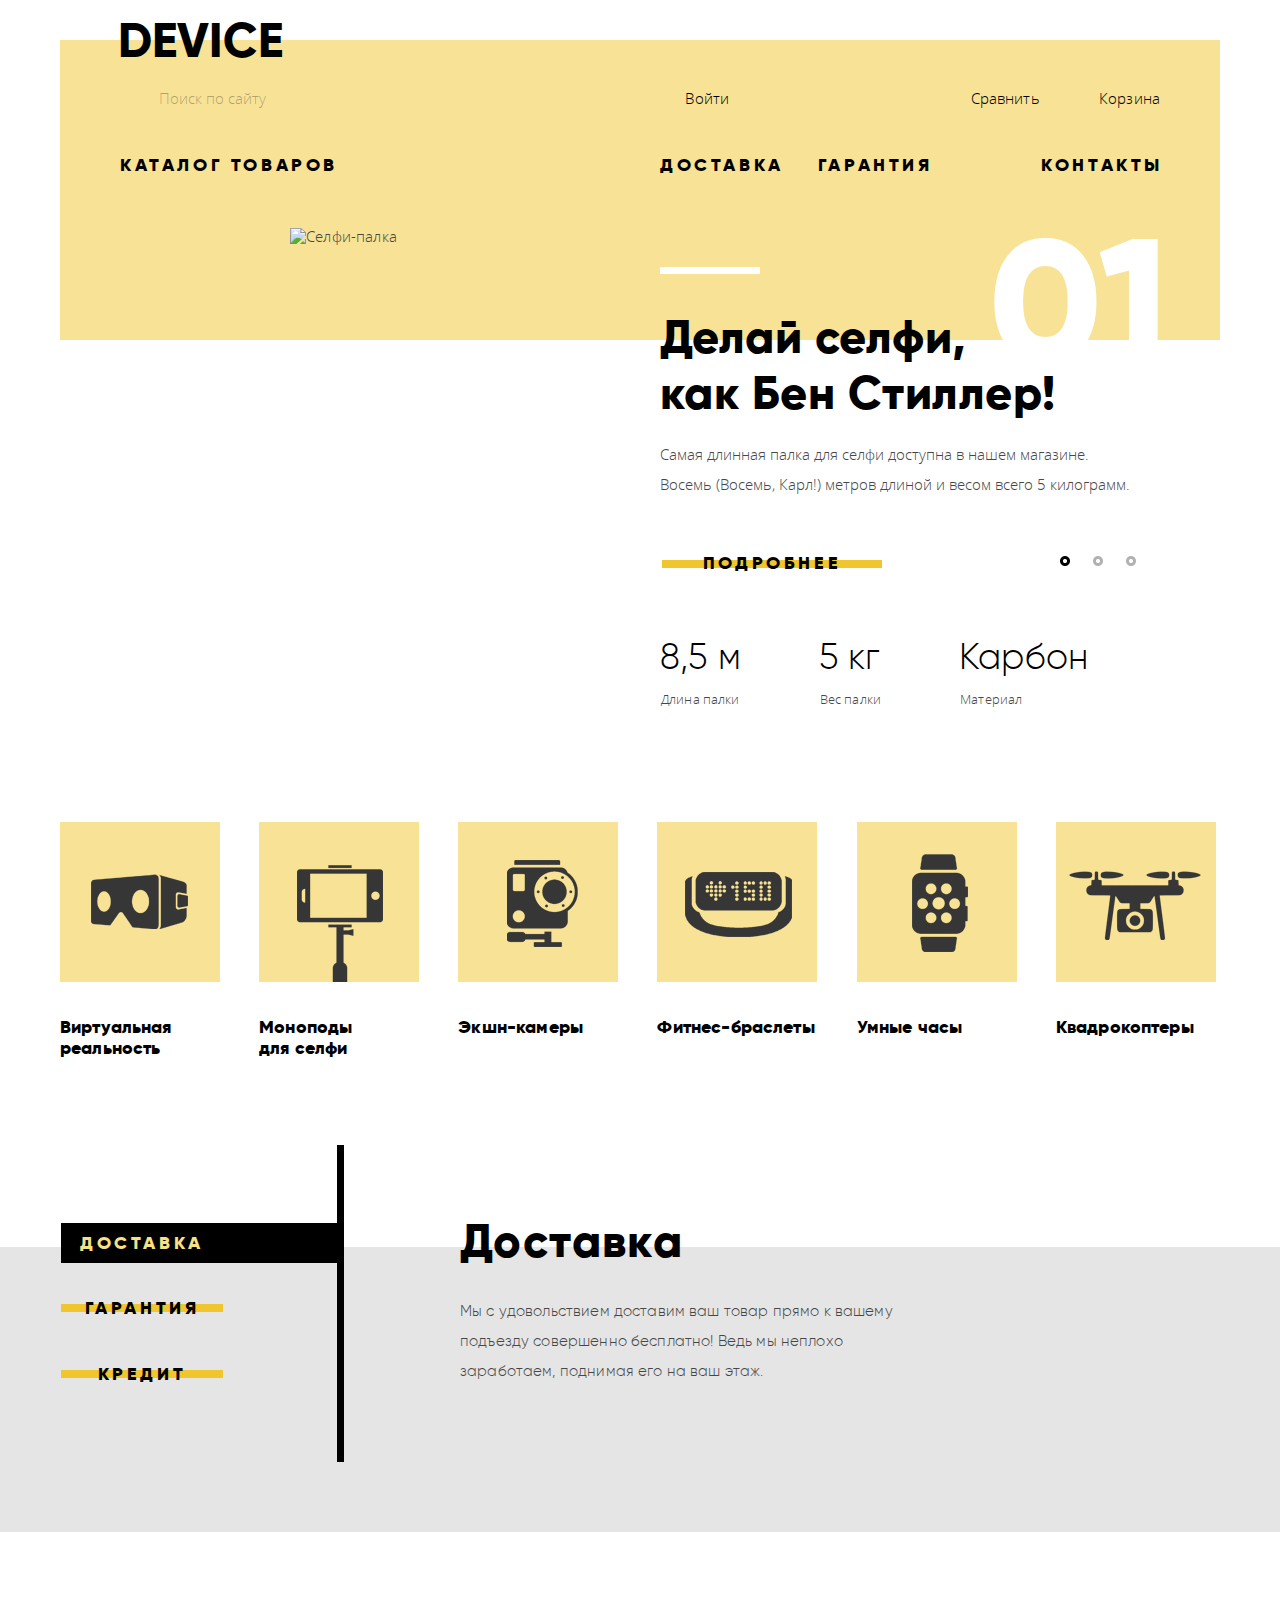
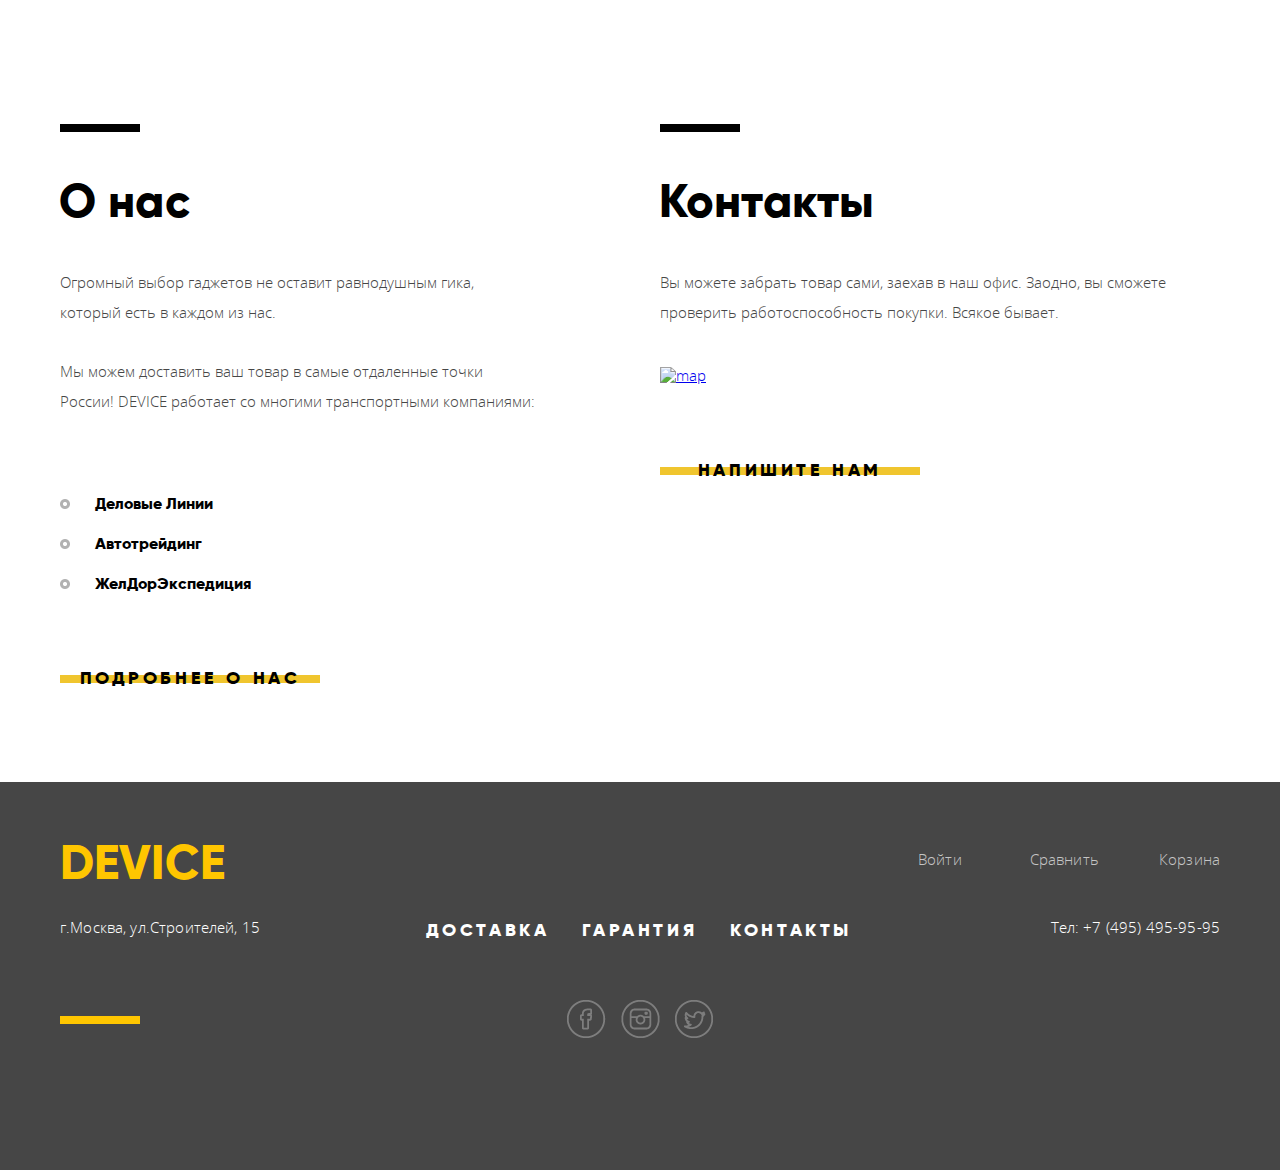
==== commit 6f6a1bdd: "Д19. Популярные категории на главной" ====
--- a/index.html
+++ b/index.html
@@ -138,7 +138,7 @@
         </ul>
       </div>
       <div class="home-popular">
-        <ul class="home-popular-list clearfix">
+        <ul class="home-popular-list">
           <li class="home-popular-item">
             <a href="#"><span class="icon-bg"><span class="icon ico1"></span></span><span class="text">Виртуальная реальность</span></a>
           </li>
@@ -217,11 +217,11 @@
           <h2>Контакты</h2>
           <p>Вы можете забрать товар сами, заехав в наш офис. Заодно, вы сможете проверить работоспособность покупки. Всякое бывает.</p>
           <div class="home-info-map">
-            <a href="#map-popup" class="popuplink">
+            <a href="https://www.google.com/maps?ll=55.687031,37.529618&z=17&t=m&hl=ru-RU&gl=RU&mapclient=embed&daddr=%D1%83%D0%BB.+%D0%A1%D1%82%D1%80%D0%BE%D0%B8%D1%82%D0%B5%D0%BB%D0%B5%D0%B9,+15+%D0%9C%D0%BE%D1%81%D0%BA%D0%B2%D0%B0+119311@55.687031,37.529618" class="popuplink mapPopUp">
               <img src="img/map.png" width="560" height="222" alt="map">
             </a>
           </div>
-          <a href="#write-us-popup" class="home-info-read-more popuplink">Напишите нам</a>
+          <a href="write-us-popup.html" class="home-info-read-more popuplink writeUsPopUp">Напишите нам</a>
         </div>
       </div>
     </div>
@@ -281,7 +281,7 @@
       <iframe src="https://www.google.com/maps/embed?pb=!1m18!1m12!1m3!1d2249.1125488779867!2d37.527429316310936!3d55.68703098053591!2m3!1f0!2f0!3f0!3m2!1i1024!2i768!4f13.1!3m3!1m2!1s0x46b54cf65f5c8955%3A0x694710ccd55501e!2z0YPQuy4g0KHRgtGA0L7QuNGC0LXQu9C10LksIDE1LCDQnNC-0YHQutCy0LAsIDExOTMxMQ!5e0!3m2!1sru!2sru!4v1494608144922" width="960" height="559" allowfullscreen></iframe>
     </div>
   </div>
-  <script src="js/script.js" type="application/javascript"></script>
+  <script src="js/script.min.js" type="application/javascript"></script>
 </body>
 
 </html>
--- a/css/style.min.css
+++ b/css/style.min.css
@@ -1 +1 @@
-.slides h2,body,html{letter-spacing:.01em}@font-face{font-family:Gilroy;src:url(../fonts/gilroylight.woff2) format('woff2'),url(../fonts/gilroylight.woff) format('woff');font-weight:300}@font-face{font-family:Gilroy;src:url(../fonts/gilroyextrabold.woff2) format('woff2'),url(../fonts/gilroyextrabold.woff) format('woff');font-weight:900}@font-face{font-family:'Open Sans';src:url(../fonts/opensanslight.woff2) format('woff2'),url(../fonts/opensanslight.woff) format('woff');font-weight:300}@font-face{font-family:'Open Sans';src:url(../fonts/opensans.woff2) format('woff2'),url(../fonts/opensans.woff) format('woff');font-weight:400}body,html{font-size:15px;font-family:"Open Sans",Arial,sans-serif;color:#464646;font-weight:300;margin:0;padding:0}.home-info h2,.home-services-description h3,.slides h2{color:#000;font-size:47px;font-family:Gilroy,Arial,sans-serif;font-weight:900}body{min-width:1200px}.container{width:1160px;padding:0 20px;margin:0 auto}.slides h2{line-height:1.2;margin:40px 0 18px;padding:42px 0 0;background:url(../img/line-white.png) left top no-repeat}.home-info-about-us h2,.home-info-contact h2{margin:-14px 0 38px -1px;line-height:1.2}.home-services-description h3{line-height:1.2;margin-top:0;margin-bottom:27px;letter-spacing:.03em}.main-navigation-list-item>a,a.slide-read-more{text-decoration:none;text-transform:uppercase;letter-spacing:.2em}.device-logo,.footer .device-logo,.header .device-logo{font-size:48px;font-family:Gilroy,Arial,sans-serif;font-weight:900}.device-logo{color:#000;line-height:1.2;text-transform:uppercase}.footer .device-logo{color:#ffc600;line-height:1.2;position:absolute;text-decoration:none}.footer a:hover{color:rgba(255,198,0,.6)}.footer a:active{color:rgba(255,198,0,.3)}.header .device-logo{margin-left:58px;text-decoration:none;color:#000;position:absolute;top:-28px;text-transform:uppercase}.header a:hover{color:rgba(0,0,0,.6)}.header a:active{color:rgba(0,0,0,.3)}.search input{margin:0;padding:0;float:left}.header-up-user-menu a,li.subnavigation-list-item a{font-size:15px;font-family:"Open Sans",Arial,sans-serif;color:#000;font-weight:300;line-height:36px;text-align:left;text-decoration:none}.main-navigation-list-item>a{font-size:18px;font-family:Gilroy,Arial,sans-serif;color:#000;font-weight:900;line-height:1.2}.slide-number{font-size:179px;font-family:Gilroy,Arial,sans-serif;color:#fff;font-weight:900;float:right;min-width:179px;min-height:132px;line-height:132px;margin:0;padding:0;position:absolute;right:50px;top:10px}.slide-features-large,a.slide-read-more{font-family:Gilroy,Arial,sans-serif;line-height:1.2}a.slide-read-more{font-size:18px;color:#000;font-weight:900;text-align:center;background-image:url(../img/line.png);background-repeat:repeat-x;background-position:0 50%;display:block;width:220px;margin-top:45px;margin-left:2px;margin-bottom:52px;padding:9px 0}a:active.slide-read-more,a:hover.slide-read-more{background-repeat:repeat}a:active.slide-read-more{color:rgba(0,0,0,.3)}.slide-features-large{font-size:36px;font-weight:300;color:#000;text-align:left}.slide-featers-small{font-size:13px;font-family:"Open Sans",Arial,sans-serif;color:#464646;line-height:20px;font-weight:300;text-align:left;display:block;margin-top:10px;margin-left:1px}.catalog-row-1 h2,h1{line-height:1.2;color:#000;font-weight:900}header.header{margin-top:40px;padding:0 20px}.clearfix::after{content:"";display:table;clear:both}.header-up{margin:0 auto;padding:0 60px 0 63px}.heder-up-search{width:500px;min-height:16px;padding-left:40px;float:left}.header-up-user-menu{list-style:none;float:right;margin:0;padding:0;display:inline-block;vertical-align:top}.header-down{padding:25px 60px 50px}.title{padding:33px 0 40px 60px}h1{font-family:Gilroy,Arial,sans-serif;font-size:47px;letter-spacing:.01em;padding:0;margin:0 0 14px}.catalog{min-height:1263px;background:#efefef}.catalog-filter{width:330px;float:right;margin:0;padding:0}.catalog-filter-label{padding:26px 70px 26px 60px;margin:0}div.catalog-wrapper-sort-label{background:#efefef;padding:25px 0 26px 70px}.catalog-row-1 h2{font-size:16px;letter-spacing:.2em;text-transform:uppercase}h2.catalog-wrapper-sort-label{float:left;margin:0;padding:0 55px 0 0}.catalog-goods{padding:60px 0 0 70px}.catalog-good{width:360px;min-height:462px;margin:10px 40px 10px 0;float:left;position:relative}.catalog-good:hover .good-action{display:block}.catalog-good:nth-child(2n){margin-right:0}.catalog-paginator{width:760px;height:70px;display:inline-block;vertical-align:top;text-align:center;background:#ebebeb;margin:0 0 73px 70px;line-height:70px}footer.footer{background:#464646;color:#fff;padding:52px 0}.footer-up{min-height:39px;margin-bottom:20px}.footer-center,.footer-down{text-align:center;margin-bottom:63px}.footer-center{min-height:23px}.footer-down{min-height:43px}.home-carousel{min-height:501px;margin:0 0 94px;padding:0;position:relative}.slide-read-more{width:480px;min-height:20px;margin-bottom:65px;margin-right:80px;float:left}.logo li,.logo li a{width:260px;vertical-align:top}.logo li{min-height:100px;float:left;display:inline-block;list-style:none;margin-right:40px}.logo li a.dji .logo li:last-child,.logo li:last-child{margin-right:0}.logo li a{height:100px;display:block;line-height:100px;text-align:center;font-size:0;text-decoration:none}.footer-menu,.footer-menu li,.footer-social,.header-up-user-menu li{vertical-align:top;display:inline-block}.home-info-about-us{width:560px;float:left;margin:0 40px 0 0;padding:0}.home-info-contact{float:right;width:560px}footer .user-menu a{color:#fff;font-size:15px;font-family:"Open Sans",Arial,sans-serif;color:rgba(255,255,255,.702);line-height:36px;text-align:left;text-decoration:none}footer .user-menu a:hover{color:#fff}footer .user-menu a:active{color:rgba(255,255,255,.3)}.address,.tel{font-family:"Open Sans",Arial,sans-serif;font-weight:300;font-size:15px;color:#fff;line-height:30px}.footer-up .user-menu{float:right;padding:0;margin-top:7px}.user-menu li{float:left;padding:0;margin:0 37px 0 0;list-style:none}.user-menu li:last-child{margin-right:0}.user-menu li:first-child{margin-right:45px}.footer-social li{float:left;list-style:none;margin:0 15px 0 0}.footer-social li:last-child{margin-right:0}.footer-menu li{float:left;list-style:none;margin:0 33px 0 0}.catalog-wrapper-sort-order li{float:left;padding:0;margin:-4px 0 0 22px}.developer-logo,.tel{float:right}.footer-menu{margin:8px auto;padding:0;list-style:none}.address{float:left}.footer-social{padding:0 53px 0 0;margin:-12px auto;list-style:none}.catalog-wrapper{width:830px;float:left}.header-up-user-menu li{padding:0;margin:0 35px 0 0}.header-up-user-menu li.name{margin-right:27px}.header-up-user-menu li.login{width:251px}.header-up-user-menu li:last-child{margin-right:0}.main-navigation-list{list-style:none;display:block;padding:0;margin:0}.main-navigation-list-item{float:left;display:inline-block;vertical-align:top;padding:0;margin:0 34px 0 0}.main-navigation-list-item:first-child,.main-navigation-list-item:last-child{margin:0}.main-navigation-list-item:last-child{padding:0;float:right;margin-right:-3px}.main-navigation-list-item:first-child{padding:0 20px 0 0;width:520px}.subnavigation-list{display:none;position:absolute;width:1040px;padding:20px 60px 35px;left:-60px;background:#f7e296;z-index:1000;list-style:none;letter-spacing:-.2px}.header-wrapper,.main-navigation-list-item.catalog-menu,.slide-info{position:relative}.main-navigation-list-item:hover .subnavigation-list,.subnavigation-list.active{display:block}.bread-crumbs{list-style:none;display:inline-block;vertical-align:top;padding:0;margin:0}.bread-crumbs li{font-size:14px;color:rgba(0,0,0,.3);font-family:"Open Sans",Arial,sans-serif;text-align:left;font-weight:300;line-height:36px;float:left;padding:0 0 0 30px;margin:0;background:url(../img/nav-arrow.png) 15px 50% no-repeat}.bread-crumbs li a{color:inherit;text-decoration:none}.bread-crumbs li a:hover{color:rgba(0,0,0,.6)}.bread-crumbs li a:active{color:rgba(0,0,0,.1)}.bread-crumbs li:first-child{padding:0;background:0 0}.catalog-sort{float:left;width:auto;display:block}.catalog-wrapper-sort-order,.catalog-wrapper-sort-value,.pages{list-style:none;vertical-align:top;margin:0;display:inline-block}.catalog-wrapper-sort-value{float:left;padding:1px 0;color:rgba(0,0,0,.3);font-size:14px;font-family:"Open sans",Arial,sans-serif;letter-spacing:0;line-height:18px}.catalog-wrapper-sort-value a:hover{color:rgba(0,0,0,.6)}.catalog-wrapper-sort-value .active a,.catalog-wrapper-sort-value a:active{color:rgba(0,0,0,1)}.catalog-wrapper-sort-order{float:right;padding:0}.catalog-wrapper-sort-value li{float:left;padding:0 30px 0 0;margin:0}.good-name-price{float:right;font-size:16px;line-height:1.2;letter-spacing:.01em;font-family:Gilroy,Arial,sans-serif;text-decoration:none;color:#464646;padding-top:0}.pages{padding:0}.catalog-paginator a.prev{width:126px;float:left;padding:25px 0}.catalog-paginator a.next:hover,.catalog-paginator a.prev:hover{background-color:#d9d9d9}.catalog-paginator a.next:active,.catalog-paginator a.prev:active{background-color:#d9d9d9;color:rgba(0,0,0,.3)}.next{width:126px;padding:25px 0;float:right}.pages li{float:left;min-width:40px;text-align:center}.search{width:400px;float:left;-webkit-box-sizing:content-box;box-sizing:content-box}.header-wrapper{padding-top:40px}.home .header-wrapper{padding-bottom:113px}.catalog-filter-form{padding:28px 70px 70px 60px}.catalog-filter-form span{font-family:"Open Sans",Arial,sans-serif;font-size:14px;line-height:40px}.color,ul.bluetooth{list-style:none;padding:0}.logo{padding:0;margin:0 auto}.home-services-menu{width:279px;padding:78px 0 48px;float:left;list-style:none;border-right:#000 solid 7px;margin-left:-2px}.home-services-description{width:710px;padding:58px 48px 0 115px;float:left;list-style:none;min-height:237px}.home-popular-list{padding:0;margin:0 0 70px;list-style:none}.home-popular-item{width:160px;float:left;margin-right:40px}.home-popular-item:last-child{margin-right:0}.companies-list{margin:68px 0 55px;padding:0}ul.companies-list li{font-size:16px;font-family:Gilroy,Arial,sans-serif;color:#000;line-height:40px;letter-spacing:0;text-align:left;font-weight:900;background-image:url(../img/circle-30.png);list-style:none;padding-left:35px;background-repeat:no-repeat;background-position:0 50%}.home-info{margin:0 0 83px}.home-info-about-us p,.home-info-contact p{margin:0 0 29px;font-size:15px;font-family:"Open Sans",Arial,sans-serif;color:#464646;line-height:30px;text-align:left;letter-spacing:0}.home-info-map{margin:40px 0 67px}.home-services-menu li{width:150px;padding:0 120px 20px 0;text-align:center;margin-left:3px}.home-services-menu li:first-child{padding-bottom:25px}.home-services-menu li:last-child{margin-top:6px}.home-services-description li{padding:0 240px 0 0;display:none;background-repeat:no-repeat}.home-services-description li.delivery{margin-left:1px;padding-top:10px;background-image:url(../img/delivery.png);background-position:558px 26px}.home-services-description li.warranty{padding-top:10px;background-image:url(../img/warranty.png);background-position:543px 0;min-height:200px}.home-services-description li.credit{padding-top:10px;padding-right:276px;margin-left:1px;background-image:url(../img/credit.png);background-position:534px 0}.home-services-description li.active{display:block}.home-popular-item a{font-size:18px;font-family:Gilroy,Arial,sans-serif;color:#000;font-weight:900;line-height:1.2;text-decoration:none}.homecarousel li{min-height:486px}.slides{list-style:none;margin:-113px 0 0;padding:0}.slides p{font-size:15px;font-family:"Open Sans",Arial,sans-serif;color:#464646;text-align:left;font-weight:400;letter-spacing:0;line-height:2;margin:0;padding:0}.slide-features li{list-style:none;display:inline-block;vertical-align:top;float:left;margin-right:78px}.slide-features li.slide-3-feature-1{margin-right:45px}.slide-features li:last-child{margin-right:0}.slider-indicators{position:absolute;right:66px;bottom:153px;padding:0;margin:0}.slider-indicators li{display:block;padding:0;margin:0;float:left;width:33px}.catalog-column-1{float:left;background:#efefef}.catalog-row-1 .catalog-column-1{background:#dcdcdc}.catalog-column-2{float:left}.slides .slide{display:none;min-height:501px}.slide.active{display:block}.catalog-row-2 .catalog-column-2{background:#FFF}.search input.button{display:none}.search input[name=search-string]{font-weight:300;line-height:2.4;border:0;margin:-6px 0 6px;height:48px;width:269px;color:rgba(0,0,0,.3);padding:0 0 0 36px;box-sizing:content-box;background:url(../img/search.png) left center no-repeat;border-bottom:2px solid transparent}.search input[name=search-string]:focus~input.button,.search input[name=search-string],.search.focus input.button{font-size:15px;font-family:"Open Sans",Arial,sans-serif;-webkit-box-sizing:content-box}.search input[name=search-string]::-webkit-input-placeholder{color:rgba(0,0,0,.3)}.search input[name=search-string]::-moz-placeholder{color:rgba(0,0,0,.3)}.search input[name=search-string]::-ms-placeholder{color:rgba(0,0,0,.3)}.search input[name=search-string]::placeholder{color:rgba(0,0,0,.3)}.search input[name=search-string]:hover,.search input[name=search-string]:hover::placeholder{color:rgba(0,0,0,.6)}.search input[name=search-string]:hover::-webkit-input-placeholder{color:rgba(0,0,0,.6)}.search input[name=search-string]:hover::-moz-placeholder{color:rgba(0,0,0,.6)}.search input[name=search-string]:hover::-ms-placeholder{color:rgba(0,0,0,.6)}.search input[name=search-string]:focus{color:rgba(0,0,0,1);border-bottom:2px solid #000;outline:0}.search input[name=search-string]:focus~input.button,.search.focus input.button{padding:0;margin:-6px 0 0;display:inline-block;vertical-align:top;width:85px;height:46px;border:2px solid #000;color:#000;line-height:36px;text-align:center;cursor:pointer;box-sizing:content-box;background:0 0}.search input[name=search-string]:focus~input.button:hover{background:#000;color:#fff}.search input[name=search-string]:focus~input.button:active{background:#000;color:rgba(255,255,255,.3)}.home-popular-item a .icon-bg{background-color:rgba(240,197,46,.5);display:block;margin-bottom:35px}.home-popular-item a:active .icon-bg,.home-popular-item a:hover .icon-bg{background-color:rgba(240,197,46,1)}.home-popular-item a .icon{background-image:url(../img/poppular.png);background-position:0 0;width:160px;height:160px;display:block}.home-popular-item a:active .icon{opacity:.3}.home-popular-item a .icon.ico1{background-position:0 0}.home-popular-item a .icon.ico2{background-position:-200px 0}.home-popular-item a .icon.ico3{background-position:-400px 0}.home-popular-item a .icon.ico4{background-position:-600px 0}.home-popular-item a .icon.ico5{background-position:-800px 0}.home-popular-item a .icon.ico6{background-position:-1000px 0}.home-logotypes img{background-blend-mode:overlay;opacity:.2}.logo li a.srgadgets{background:url(../img/logo-2-black.png);opacity:.2}.logo li a.srgadgets:hover{background:url(../img/logo-2-color.png);opacity:1}.logo li a.gopro{background:url(../img/logo-3-black.png);opacity:.2}.logo li a.gopro:hover{background:url(../img/logo-3-color.png);opacity:1}.logo li a.vive{background:url(../img/logo-4-black.png);opacity:.2}.logo li a.vive:hover{background:url(../img/logo-4-color.png);opacity:1}.logo li a.dji{background:url(../img/logo-1-black.png);opacity:.2}.logo li a.dji:hover{background:url(../img/logo-1-color.png);opacity:1}.footer-center .footer-menu a{font-size:18px;font-family:Gilroy,Arial,sans-serif;color:#fff;font-weight:900;line-height:1.2;letter-spacing:.2em;text-align:left;text-decoration:none;text-transform:uppercase}.footer-center .footer-menu a:hover{color:rgba(255,255,255,.6)}.footer-center .footer-menu a:active{color:rgba(255,255,255,.3)}.footer-down a.developer-logo{text-decoration:none;font-size:0;vertical-align:top;background-image:url(../img/htmlacademy.png);background-repeat:no-repeat;width:27px;height:36px;margin-top:-10px}.footer-down a.developer-logo:hover{opacity:.6}.footer-down a.developer-logo:active{opacity:.3}.footer-social a{text-decoration:none;font-size:0;vertical-align:top;background-image:url(../img/social.png);width:39px;height:38px;display:block;opacity:.3}.home-info-read-more,.home-services-menu li a{text-align:center;text-decoration:none;font-size:18px;display:block}.footer-social a:hover{opacity:.6}.footer-social a:active{opacity:.1}.footer-social a.instagram{background-position:-54px 0}.footer-social a.twiter{background-position:-109px 0}.home-services-menu li a{font-family:Gilroy,Arial,sans-serif;color:#000;font-weight:900;text-transform:uppercase;letter-spacing:.2em;background-image:url(../img/line.png);background-repeat:repeat-x;background-position:0 50%;line-height:40px;width:162px;height:40px}.good-action-cart,.home-info-read-more{text-transform:uppercase;font-weight:900;line-height:1.2;letter-spacing:.2em;font-family:Gilroy,Arial,sans-serif}.home-services-menu li a:hover{background-repeat:repeat}.home-services-menu li a:active,.home-services-menu li.active a{color:#f7e184;background:#000;padding-right:120px;margin:0}.home-info-read-more{color:#000;background-image:url(../img/line.png);background-repeat:repeat-x;background-position:0 50%;width:260px;padding:9px 0}.home-info-read-more:hover{background-repeat:repeat}.home-info-read-more:active{background-repeat:repeat;color:rgba(0,0,0,.3)}.home-popular-item a:active .text{opacity:.3}.user-menu a .action-icon{width:13px;height:12px;display:inline-block;vertical-align:baseline;margin-right:10px;color:#ffc600;opacity:.6;background-repeat:no-repeat;background-position:center}.user-menu a:hover .action-icon{opacity:1}.user-menu a:active .action-icon{opacity:.3}.login .action-icon,.logout .action-icon{background-image:url(../img/user.png)}.compare .action-icon{background-image:url(../img/compare.png)}.cart .action-icon{background-image:url(../img/cart.png)}.yellow-line{float:left;background:#ffc600;width:80px;height:8px;margin-top:4px}.black-line{background:#000;width:80px;height:8px;margin-top:92px;margin-bottom:55px}.grey-bg{background:linear-gradient(0deg,#e5e5e5 285px,#fff 250px);min-height:402px}.home-services{padding-bottom:51px;margin-bottom:94px}.slide-features{float:left;width:460px;margin:0;padding:0}.login .black-icon,.name .black-icon{background-image:url(../img/user_black.png)}.logout a{color:rgba(0,0,0,.3);margin-right:23px}.header-up-user-menu .black-icon{width:13px;height:12px;display:inline-block;vertical-align:baseline;margin-right:7px;color:#000;opacity:1;background-repeat:no-repeat;background-position:center}.login .black-icon{margin-right:12px}.header-up-user-menu a:hover .black-icon{opacity:.6}.header-up-user-menu a:active .black-icon{opacity:.3}.compare .black-icon{background-image:url(../img/compare_black.png)}.cart .black-icon{background-image:url(../img/cart_black.png)}.slide-info{float:left;width:520px;margin-left:20px}.slider-indicators li button{width:20px;height:20px;background:url(../img/circle.png) 50% 50% no-repeat;opacity:.3;padding:0;margin:0;border:none;cursor:pointer}.slider-indicators li button:hover{opacity:.4}.slider-indicators li button:active,.slider-indicators li.active button{opacity:1}.slide-img{float:left;width:580px;text-align:center;margin:0;padding:0}.main-navigation-list-item.catalog-menu>a{padding-right:28px;background:url(../img/plus.png) 100% 50% no-repeat}.main-navigation-list-item.catalog-menu>a:hover{opacity:.6}.main-navigation-list-item.catalog-menu a:active{opacity:.3}.subnavigation-list-category{float:left;margin:0 59px 0 0;padding:0}.subnavigation-list-category ul{list-style:none;padding:0;margin:0}.subnavigation-list-category:last-child{margin:0 0 0 17px}.subnavigation-list-category a:hover{color:rgba(0,0,0,.6)}.catalog-wrapper-sort-order button{font-size:0;border:none;width:20px;height:18px;background:url(../img/sort-up.png) 50% 50% no-repeat;opacity:.2;cursor:pointer;padding:0;margin:0}.catalog-wrapper-sort-order button.desc{background:url(../img/sort-down.png) 50% 50% no-repeat}.catalog-wrapper-sort-order button:hover{opacity:.4}.catalog-wrapper-sort-order .active button,.catalog-wrapper-sort-order button:active{opacity:1}.good-action{position:absolute;top:0;left:0;width:360px;height:380px;background:rgba(238,238,238,.7);text-align:center;display:none}.good-action a{display:block;text-decoration:none}.good-action-cart{width:170px;margin:174px auto 16px;padding:15px;background-image:url(../img/line.png);background-repeat:repeat-x;background-position:center;font-size:18px;color:#000}.good-action-cart:active,.good-action-cart:hover{background-repeat:repeat}.good-action-cart:active{color:rgba(0,0,0,.3)}.good-action-compare{font-family:"Open Sans",Arial,sans-serif;font-size:13px;line-height:36px;color:rgba(0,0,0,.5);margin:0 auto}.good-action-compare:hover{color:rgba(0,0,0,1)}.good-action-compare:active{color:rgba(0,0,0,.2)}.good-name-link{font-size:18px;font-family:Gilroy,Arial,sans-serif;font-weight:900;line-height:1.2;text-decoration:none;color:#000}.catalog-wrapper-sort-value a{font-family:"Open Sans",Arial,sans-serif;font-size:14px;color:rgba(0,0,0,.3);line-height:18px;letter-spacing:0;text-decoration:none}.catalog-paginator a,.filter-label-with-border,.pages .active{font-weight:900;font-family:Gilroy,Arial,sans-serif;line-height:1.2}.catalog-paginator a,.pages .active{font-size:16px;letter-spacing:.2em;color:rgba(0,0,0,1);text-decoration:none;text-transform:uppercase}.pages a{color:rgba(0,0,0,.3)}.filter-label-with-border{font-size:18px;color:#000;text-transform:none;border-top:2px solid #000;padding:12px 0 29px;margin:40px 0 0}.filter-ul{margin:-10px;padding:0;list-style:none}.filter-ul li{padding:0 10px;margin:0 auto}.filter-ul label{font-family:"Open Sans",Arial,sans-serif;font-size:14px;line-height:40px;letter-spacing:.01em}.catalog-filter-form input[type=submit],.good-name h3,.price-range-label,.write-us-form label,.write-us-form-button{font-family:Gilroy,Arial,sans-serif}.filter-ul input[type=radio]{display:none}.filter-ul input[type=radio]+span{padding:5px;border:2px solid #c6c6c6;display:inline-block;vertical-align:baseline;border-radius:11px;margin:0 18px -4px 0;cursor:pointer}.filter-ul input[type=radio]+span>span{width:5px;height:5px;display:block;border:2px solid transparent;border-radius:5px}.filter-ul input[type=radio]+span:hover{border-color:#bcbcbc}.filter-ul input[type=radio]+span:active{border-color:#acacac}.filter-ul input[type=radio]+span:active>span,.filter-ul input[type=radio]:checked+span>span{border:2px solid rgba(0,0,0,1)}.filter-ul input[type=radio]:checked+span:active>span{border:2px solid transparent}.filter-ul input[type=checkbox]{display:none}.filter-ul input[type=checkbox]~label>span{padding:5px;background:#dbdbdb;display:inline-block;vertical-align:baseline;margin:0 17px -5px 0;cursor:pointer}.filter-ul input[type=checkbox]~label>span>span{width:9px;height:9px;display:block}.filter-ul input[type=checkbox]:checked~label>span{background:#c4c4c4}.filter-ul input[type=checkbox]~label>span:hover{background:#cecece}.filter-ul input[type=checkbox]:checked~label>span>span,.filter-ul input[type=checkbox]~label>span:active>span{background:url(../img/tick.png) 50% 50% no-repeat}.filter-ul input[type=checkbox]:checked~label>span:active>span{background:0 0}.catalog-filter-form input[type=submit],.write-us-form-button{width:200px;padding:15px;background:url(../img/line.png) center repeat-x;font-size:18px;line-height:1.2;letter-spacing:.2em;font-weight:900;text-transform:uppercase;color:#000;margin-top:31px;border:none;cursor:pointer;outline:0}.catalog-filter-form input[type=submit]:hover,.write-us-form-button:hover{background-repeat:repeat}.catalog-filter-form input[type=submit]:active,.write-us-form-button:active{background-repeat:repeat;color:rgba(0,0,0,.3)}.search.focus{border-bottom:1px solid #000}.catalog-row-2{background:-webkit-gradient(linear,left top,right top,color-stop(50%,#efefef),color-stop(50%,#fff));background:linear-gradient(90deg,#efefef 50%,#fff 50%)}.catalog-row-1{background:-webkit-gradient(linear,left top,right top,color-stop(50%,#dcdcdc),color-stop(50%,#efefef));background:linear-gradient(90deg,#dcdcdc 50%,#efefef 50%)}.header-background{background:#f7e296;width:1160px;padding:0}.good-name h3{padding:0;margin:0;line-height:1.2;font-size:18px;float:left;width:260px}.price-range-background{background:#dbdbdb;height:2px;margin:6px 0 67px}.price-range{background:#91c92f;height:2px;width:62%;position:relative}.price-range-pointer{height:10px;width:10px;background:#eee;border:2px solid #000;border-radius:10px;top:-5px;position:absolute;cursor:pointer}.price-range-pointer.min{left:0}.price-range-pointer.max{right:0}.price-range-pointer:active{background:#91c92f;border-color:#fff;-webkit-box-shadow:0 5px 5px rgba(0,0,0,.75);box-shadow:0 5px 5px rgba(0,0,0,.75)}.price-range-label{position:absolute;top:12px;font-size:14px;line-height:22.27px;letter-spacing:0;font-weight:300;width:60px;color:rgba(0,0,0,.2);margin:0;padding:0}.price-range-label.max{left:-25px}.catalog-good.new::after{content:"NEW";position:absolute;top:27px;right:26px;color:rgba(0,0,0,.2);border:2px solid rgba(0,0,0,.1);width:56px;text-align:center;border-radius:56px;font-size:14px;line-height:1.2;font-weight:900;letter-spacing:.05em;padding:20px 0}@-webkit-keyframes bounce{0%{-webkit-transform:translateY(-2000px);transform:translateY(-2000px)}70%{-webkit-transform:translateY(30px);transform:translateY(30px)}90%{-webkit-transform:translateY(-10px);transform:translateY(-10px)}100%{-webkit-transform:translateY(0);transform:translateY(0)}}@keyframes bounce{0%{-webkit-transform:translateY(-2000px);transform:translateY(-2000px)}70%{-webkit-transform:translateY(30px);transform:translateY(30px)}90%{-webkit-transform:translateY(-10px);transform:translateY(-10px)}100%{-webkit-transform:translateY(0);transform:translateY(0)}}@-webkit-keyframes shake{0%,100%{-webkit-transform:translateX(0);transform:translateX(0)}10%,30%,50%,70%,90%{-webkit-transform:translateX(-10px);transform:translateX(-10px)}20%,40%,60%,80%{-webkit-transform:translateX(10px);transform:translateX(10px)}}@keyframes shake{0%,100%{-webkit-transform:translateX(0);transform:translateX(0)}10%,30%,50%,70%,90%{-webkit-transform:translateX(-10px);transform:translateX(-10px)}20%,40%,60%,80%{-webkit-transform:translateX(10px);transform:translateX(10px)}}.popup{display:none;width:960px;position:absolute;z-index:10000;min-height:500px;left:50%;top:50%;margin-left:-480px;margin-top:-250px;background:#fff;-webkit-box-shadow:0 10px 20px rgba(0,0,0,.2);box-shadow:0 10px 20px rgba(0,0,0,.2)}.popup.map{margin-top:-280px;background:url(../img/map-big.png) 50% 50% no-repeat}.popup-overlay{position:fixed;overflow:auto;left:0;top:0;width:100%;height:100%;display:none}.popup-overlay.active{display:block}.popup-close{width:54.6px;height:54.6px;background:url(../img/modal-close.png) 50% 50% no-repeat rgba(240,197,46,.5);font-size:0;position:absolute;right:22px;top:22px;border:none;border-radius:54px;cursor:pointer;outline:0}.popup-close:hover{outline:0;background:url(../img/modal-close.png) 50% 50% no-repeat rgba(240,197,46,1)}.popup-close:focus{background-image:none}.popup-close:focus::after{content:"";display:block;width:100%;height:100%;opacity:.3;background:url(../img/modal-close.png) 50% 50% no-repeat}.popup.active{display:block;-webkit-animation:bounce .6s;animation:bounce .6s}.popup.error{-webkit-animation:shake .6s;animation:shake .6s}.write-us-form{margin:72px}.write-us-form label{display:block;font-size:18px;line-height:18px;font-weight:900;letter-spacing:0;color:#000;margin-bottom:11px;padding:20px 0 0 29px;margin-top:7px}.write-us-form input[type=email],.write-us-form input[type=text],.write-us-form textarea{font-family:"Open Sans",Arial,sans-serif;font-size:14px;line-height:18px;font-weight:900;color:rgba(70,70,70,.4);background-color:rgba(229,229,229,.5);border:none;margin-bottom:10px;margin-left:27px;padding:14px 22px;width:316px}.write-us-form textarea{width:716px;height:123px;margin-bottom:7px}.write-us-form input[type=email]:hover,.write-us-form input[type=text]:hover,.write-us-form textarea:hover{background-color:rgba(229,229,229,.8)}.write-us-form input[type=email]:focus,.write-us-form input[type=text]:focus,.write-us-form textarea:focus{background-color:#fff;color:rgba(70,70,70,1);outline:0;-webkit-box-shadow:inset 0 0 0 3px rgba(240,197,46,.5);box-shadow:inset 0 0 0 3px rgba(240,197,46,.5)}.write-us-form input[type=email].error,.write-us-form input[type=email]:invalid,.write-us-form input[type=text].error,.write-us-form textarea.error{background-color:rgba(237,181,181,.5)}.write-us-form-col{width:50%;float:left}.write-us-form-col.col2{margin-left:-10px}.write-us-form-button{margin-left:25px}.good-name{margin-top:30px;margin-bottom:30px}.filter-ul.bluetooth li{padding:3px 8px 1px 7px}.map iframe{border:0}.home-services-description p{font-family:Gilroy,Arial,sans-serif;font-weight:300;font-size:15px;line-height:30px;letter-spacing:.01em}.slide-img-1{margin-right:13px;margin-top:1px}.slide-img-2{margin-top:13px}.slide-img-3{margin-top:10px}+.slides h2,body,html{letter-spacing:.01em}@font-face{font-family:Gilroy;src:url(../fonts/gilroylight.woff2) format('woff2'),url(../fonts/gilroylight.woff) format('woff');font-weight:300}@font-face{font-family:Gilroy;src:url(../fonts/gilroyextrabold.woff2) format('woff2'),url(../fonts/gilroyextrabold.woff) format('woff');font-weight:900}@font-face{font-family:'Open Sans';src:url(../fonts/opensanslight.woff2) format('woff2'),url(../fonts/opensanslight.woff) format('woff');font-weight:300}@font-face{font-family:'Open Sans';src:url(../fonts/opensans.woff2) format('woff2'),url(../fonts/opensans.woff) format('woff');font-weight:400}body,html{font-size:15px;font-family:"Open Sans",Arial,sans-serif;color:#464646;font-weight:300;margin:0;padding:0}.home-info h2,.home-services-description h3,.slides h2{color:#000;font-size:47px;font-family:Gilroy,Arial,sans-serif;font-weight:900}body{min-width:1200px}.container{width:1160px;padding:0 20px;margin:0 auto}.slides h2{line-height:1.2;margin:40px 0 18px;padding:42px 0 0;background:url(../img/line-white.png) left top no-repeat}.home-info-about-us h2,.home-info-contact h2{margin:-14px 0 38px -1px;line-height:1.2}.home-services-description h3{line-height:1.2;margin-top:0;margin-bottom:27px;letter-spacing:.03em}.main-navigation-list-item>a,a.slide-read-more{text-decoration:none;text-transform:uppercase;letter-spacing:.2em}.device-logo,.footer .device-logo,.header .device-logo{font-size:48px;font-family:Gilroy,Arial,sans-serif;font-weight:900}.device-logo{color:#000;line-height:1.2;text-transform:uppercase}.footer .device-logo{color:#ffc600;line-height:1.2;position:absolute;text-decoration:none}.footer a:hover{color:rgba(255,198,0,.6)}.footer a:active{color:rgba(255,198,0,.3)}.header .device-logo{margin-left:58px;text-decoration:none;color:#000;position:absolute;top:-28px;text-transform:uppercase}.header a:hover{color:rgba(0,0,0,.6)}.header a:active{color:rgba(0,0,0,.3)}.search input{margin:0;padding:0;float:left}.header-up-user-menu a,li.subnavigation-list-item a{font-size:15px;font-family:"Open Sans",Arial,sans-serif;color:#000;font-weight:300;line-height:36px;text-align:left;text-decoration:none}.main-navigation-list-item>a{font-size:18px;font-family:Gilroy,Arial,sans-serif;color:#000;font-weight:900;line-height:1.2}.slide-number{font-size:179px;font-family:Gilroy,Arial,sans-serif;color:#fff;font-weight:900;float:right;min-width:179px;min-height:132px;line-height:132px;margin:0;padding:0;position:absolute;right:50px;top:10px}.slide-features-large,a.slide-read-more{font-family:Gilroy,Arial,sans-serif;line-height:1.2}a.slide-read-more{font-size:18px;color:#000;font-weight:900;text-align:center;background-image:url(../img/line.png);background-repeat:repeat-x;background-position:0 50%;display:block;width:220px;margin-top:45px;margin-left:2px;margin-bottom:52px;padding:9px 0}a:active.slide-read-more,a:hover.slide-read-more{background-repeat:repeat}a:active.slide-read-more{color:rgba(0,0,0,.3)}.slide-features-large{font-size:36px;font-weight:300;color:#000;text-align:left}.slide-featers-small{font-size:13px;font-family:"Open Sans",Arial,sans-serif;color:#464646;line-height:20px;font-weight:300;text-align:left;display:block;margin-top:10px;margin-left:1px}.catalog-row-1 h2,.page-title{line-height:1.2;color:#000;font-weight:900}header.header{margin-top:40px;padding:0 20px}.clearfix::after{content:"";display:table;clear:both}.catalog-good,.header-up-user-menu{vertical-align:top;display:inline-block}.header-up{margin:0 auto;padding:0 60px 0 63px}.heder-up-search{width:500px;min-height:16px;padding-left:40px;float:left}.header-up-user-menu{list-style:none;float:right;margin:0;padding:0}.header-down{padding:25px 60px 50px}.title{padding:33px 0 40px 60px}.page-title{font-family:Gilroy,Arial,sans-serif;font-size:47px;letter-spacing:.01em;padding:0;margin:0 0 14px}.catalog{min-height:1263px;background:#efefef}.catalog-filter{width:330px;float:right;margin:0;padding:0}.catalog-filter-label{padding:26px 70px 26px 60px;margin:0}div.catalog-wrapper-sort-label{background:#efefef;padding:25px 0 26px 70px}.catalog-row-1 h2{font-size:16px;letter-spacing:.2em;text-transform:uppercase}h2.catalog-wrapper-sort-label{float:left;margin:0;padding:0 55px 0 0}.catalog-goods{padding:60px 0 0 70px}.catalog-good{width:360px;min-height:462px;margin:10px 35px 10px 0;position:relative}.catalog-good:hover .good-action{display:block}.catalog-good:nth-child(2n){margin-right:0}.catalog-paginator{width:760px;height:70px;display:inline-block;vertical-align:top;text-align:center;background:#ebebeb;margin:0 0 73px 70px;line-height:70px}footer.footer{background:#464646;color:#fff;padding:52px 0}.footer-up{min-height:39px;margin-bottom:20px}.footer-center,.footer-down{text-align:center;margin-bottom:63px}.footer-center{min-height:23px}.footer-down{min-height:43px}.home-carousel{min-height:501px;margin:0 0 94px;padding:0;position:relative}.slide-read-more{width:480px;min-height:20px;margin-bottom:65px;margin-right:80px;float:left}.logo li,.logo li a{width:260px;vertical-align:top}.logo li{min-height:100px;float:left;display:inline-block;list-style:none;margin-right:40px}.logo li a.dji .logo li:last-child,.logo li:last-child{margin-right:0}.logo li a{height:100px;display:block;line-height:100px;text-align:center;font-size:0;text-decoration:none}.footer-menu,.footer-menu li,.footer-social,.header-up-user-menu li{vertical-align:top;display:inline-block}.home-info-about-us{width:560px;float:left;margin:0 40px 0 0;padding:0}.home-info-contact{float:right;width:560px}footer .user-menu a{color:#fff;font-size:15px;font-family:"Open Sans",Arial,sans-serif;color:rgba(255,255,255,.702);line-height:36px;text-align:left;text-decoration:none}footer .user-menu a:hover{color:#fff}footer .user-menu a:active{color:rgba(255,255,255,.3)}.address,.tel{font-family:"Open Sans",Arial,sans-serif;font-weight:300;font-size:15px;color:#fff;line-height:30px}.footer-up .user-menu{float:right;padding:0;margin-top:7px}.user-menu li{float:left;padding:0;margin:0 37px 0 0;list-style:none}.user-menu li:last-child{margin-right:0}.user-menu li:first-child{margin-right:45px}.footer-social li{float:left;list-style:none;margin:0 15px 0 0}.footer-social li:last-child{margin-right:0}.footer-menu li{float:left;list-style:none;margin:0 33px 0 0}.catalog-wrapper-sort-order li{float:left;padding:0;margin:-4px 0 0 22px}.developer-logo,.tel{float:right}.footer-menu{margin:8px auto;padding:0;list-style:none}.address{float:left}.footer-social{padding:0 53px 0 0;margin:-12px auto;list-style:none}.catalog-wrapper{width:830px;float:left}.header-up-user-menu li{padding:0;margin:0 35px 0 0}.header-up-user-menu li.name{margin-right:27px}.header-up-user-menu li.login{width:251px}.header-up-user-menu li:last-child{margin-right:0}.main-navigation-list{list-style:none;display:block;padding:0;margin:0}.main-navigation-list-item{float:left;display:inline-block;vertical-align:top;padding:0;margin:0 34px 0 0}.main-navigation-list-item:first-child,.main-navigation-list-item:last-child{margin:0}.main-navigation-list-item:last-child{padding:0;float:right;margin-right:-3px}.main-navigation-list-item:first-child{padding:0 20px 0 0;width:520px}.subnavigation-list{display:none;position:absolute;width:1040px;padding:20px 60px 35px;left:-60px;background:#f7e296;z-index:1000;list-style:none;letter-spacing:-.2px}.header-wrapper,.main-navigation-list-item.catalog-menu,.slide-info{position:relative}.main-navigation-list-item:hover .subnavigation-list,.subnavigation-list.active{display:block}.bread-crumbs{list-style:none;display:inline-block;vertical-align:top;padding:0;margin:0}.bread-crumbs li{font-size:14px;color:rgba(0,0,0,.3);font-family:"Open Sans",Arial,sans-serif;text-align:left;font-weight:300;line-height:36px;float:left;padding:0 0 0 30px;margin:0;background:url(../img/nav-arrow.png) 15px 50% no-repeat}.bread-crumbs li a{color:inherit;text-decoration:none}.bread-crumbs li a:hover{color:rgba(0,0,0,.6)}.bread-crumbs li a:active{color:rgba(0,0,0,.1)}.bread-crumbs li:first-child{padding:0;background:0 0}.catalog-sort{float:left;width:auto;display:block}.catalog-wrapper-sort-order,.catalog-wrapper-sort-value,.home-popular-item,.pages{vertical-align:top;display:inline-block}.catalog-wrapper-sort-value{list-style:none;float:left;margin:0;padding:1px 0;color:rgba(0,0,0,.3);font-size:14px;font-family:"Open sans",Arial,sans-serif;letter-spacing:0;line-height:18px}.catalog-wrapper-sort-value a:hover{color:rgba(0,0,0,.6)}.catalog-wrapper-sort-value .active a,.catalog-wrapper-sort-value a:active{color:rgba(0,0,0,1)}.catalog-wrapper-sort-order{list-style:none;float:right;margin:0;padding:0}.catalog-wrapper-sort-value li{float:left;padding:0 30px 0 0;margin:0}.good-name-price{float:right;font-size:16px;line-height:1.2;letter-spacing:.01em;font-family:Gilroy,Arial,sans-serif;text-decoration:none;color:#464646;padding-top:0}.pages{list-style:none;margin:0;padding:0}.catalog-paginator a.prev{width:126px;float:left;padding:25px 0}.catalog-paginator a.next:hover,.catalog-paginator a.prev:hover{background-color:#d9d9d9}.catalog-paginator a.next:active,.catalog-paginator a.prev:active{background-color:#d9d9d9;color:rgba(0,0,0,.3)}.next{width:126px;padding:25px 0;float:right}.pages li{float:left;min-width:40px;text-align:center}.search{width:400px;float:left;-webkit-box-sizing:content-box;box-sizing:content-box}.header-wrapper{padding-top:40px}.home .header-wrapper{padding-bottom:113px}.catalog-filter-form{padding:28px 70px 70px 60px}.catalog-filter-form span{font-family:"Open Sans",Arial,sans-serif;font-size:14px;line-height:40px}.color,ul.bluetooth{list-style:none;padding:0}.logo{padding:0;margin:0 auto}.home-services-menu{width:279px;padding:78px 0 48px;float:left;list-style:none;border-right:#000 solid 7px;margin-left:-2px}.home-services-description{width:710px;padding:58px 48px 0 115px;float:left;list-style:none;min-height:237px}.home-popular-list{padding:0;margin:0 0 70px;list-style:none}.home-popular-item{width:160px;margin-right:35px}.home-popular-item:last-child{margin-right:0}.companies-list{margin:68px 0 55px;padding:0}ul.companies-list li{font-size:16px;font-family:Gilroy,Arial,sans-serif;color:#000;line-height:40px;letter-spacing:0;text-align:left;font-weight:900;background-image:url(../img/circle-30.png);list-style:none;padding-left:35px;background-repeat:no-repeat;background-position:0 50%}.home-info{margin:0 0 83px}.home-info-about-us p,.home-info-contact p{margin:0 0 29px;font-size:15px;font-family:"Open Sans",Arial,sans-serif;color:#464646;line-height:30px;text-align:left;letter-spacing:0}.home-info-map{margin:40px 0 67px}.home-services-menu li{width:150px;padding:0 120px 20px 0;text-align:center;margin-left:3px}.home-services-menu li:first-child{padding-bottom:25px}.home-services-menu li:last-child{margin-top:6px}.home-services-description li{padding:0 240px 0 0;display:none;background-repeat:no-repeat}.home-services-description li.delivery{margin-left:1px;padding-top:10px;background-image:url(../img/delivery.png);background-position:558px 26px}.home-services-description li.warranty{padding-top:10px;background-image:url(../img/warranty.png);background-position:543px 0;min-height:200px}.home-services-description li.credit{padding-top:10px;padding-right:276px;margin-left:1px;background-image:url(../img/credit.png);background-position:534px 0}.home-services-description li.active{display:block}.home-popular-item a{font-size:18px;font-family:Gilroy,Arial,sans-serif;color:#000;font-weight:900;line-height:1.2;text-decoration:none}.homecarousel li{min-height:486px}.slides{list-style:none;margin:-113px 0 0;padding:0}.slides p{font-size:15px;font-family:"Open Sans",Arial,sans-serif;color:#464646;text-align:left;font-weight:300;letter-spacing:0;line-height:2;margin:0;padding:0}.slide-features li{list-style:none;display:inline-block;vertical-align:top;float:left;margin-right:78px}.slide-features li.slide-3-feature-1{margin-right:45px}.slide-features li:last-child{margin-right:0}.slider-indicators{position:absolute;right:66px;bottom:153px;padding:0;margin:0}.slider-indicators li{display:block;padding:0;margin:0;float:left;width:33px}.catalog-column-1{float:left;background:#efefef}.catalog-row-1 .catalog-column-1{background:#dcdcdc}.catalog-column-2{float:left}.slides .slide{display:none;min-height:501px}.slide.active{display:block}.catalog-row-2 .catalog-column-2{background:#FFF}.search input.button{display:none}.search input[name=search-string]{font-weight:300;line-height:2.4;border:0;margin:-6px 0 6px;height:48px;width:269px;color:rgba(0,0,0,.3);padding:0 0 0 36px;box-sizing:content-box;background:url(../img/search.png) left center no-repeat;border-bottom:2px solid transparent}.search input[name=search-string]:focus~input.button,.search input[name=search-string],.search.focus input.button{font-size:15px;font-family:"Open Sans",Arial,sans-serif;-webkit-box-sizing:content-box}.search input[name=search-string]::-webkit-input-placeholder{color:rgba(0,0,0,.3)}.search input[name=search-string]::-moz-placeholder{color:rgba(0,0,0,.3)}.search input[name=search-string]::-ms-placeholder{color:rgba(0,0,0,.3)}.search input[name=search-string]::placeholder{color:rgba(0,0,0,.3)}.search input[name=search-string]:hover,.search input[name=search-string]:hover::placeholder{color:rgba(0,0,0,.6)}.search input[name=search-string]:hover::-webkit-input-placeholder{color:rgba(0,0,0,.6)}.search input[name=search-string]:hover::-moz-placeholder{color:rgba(0,0,0,.6)}.search input[name=search-string]:hover::-ms-placeholder{color:rgba(0,0,0,.6)}.search input[name=search-string]:focus{color:rgba(0,0,0,1);border-bottom:2px solid #000;outline:0}.search input[name=search-string]:focus~input.button,.search.focus input.button{padding:0;margin:-6px 0 0;display:inline-block;vertical-align:top;width:85px;height:46px;border:2px solid #000;color:#000;line-height:36px;text-align:center;cursor:pointer;box-sizing:content-box;background:0 0}.search input[name=search-string]:focus~input.button:hover{background:#000;color:#fff}.search input[name=search-string]:focus~input.button:active{background:#000;color:rgba(255,255,255,.3)}.home-popular-item a .icon-bg{background-color:rgba(240,197,46,.5);display:block;margin-bottom:35px}.home-popular-item a:active .icon-bg,.home-popular-item a:hover .icon-bg{background-color:rgba(240,197,46,1)}.home-popular-item a .icon{background-image:url(../img/poppular.png);background-position:0 0;width:160px;height:160px;display:block}.home-popular-item a:active .icon{opacity:.3}.home-popular-item a .icon.ico1{background-position:0 0}.home-popular-item a .icon.ico2{background-position:-200px 0}.home-popular-item a .icon.ico3{background-position:-400px 0}.home-popular-item a .icon.ico4{background-position:-600px 0}.home-popular-item a .icon.ico5{background-position:-800px 0}.home-popular-item a .icon.ico6{background-position:-1000px 0}.home-logotypes img{background-blend-mode:overlay;opacity:.2}.logo li a.srgadgets{background:url(../img/logo-2-black.png);opacity:.2}.logo li a.srgadgets:hover{background:url(../img/logo-2-color.png);opacity:1}.logo li a.gopro{background:url(../img/logo-3-black.png);opacity:.2}.logo li a.gopro:hover{background:url(../img/logo-3-color.png);opacity:1}.logo li a.vive{background:url(../img/logo-4-black.png);opacity:.2}.logo li a.vive:hover{background:url(../img/logo-4-color.png);opacity:1}.logo li a.dji{background:url(../img/logo-1-black.png);opacity:.2}.logo li a.dji:hover{background:url(../img/logo-1-color.png);opacity:1}.footer-center .footer-menu a{font-size:18px;font-family:Gilroy,Arial,sans-serif;color:#fff;font-weight:900;line-height:1.2;letter-spacing:.2em;text-align:left;text-decoration:none;text-transform:uppercase}.footer-center .footer-menu a:hover{color:rgba(255,255,255,.6)}.footer-center .footer-menu a:active{color:rgba(255,255,255,.3)}.footer-down a.developer-logo{text-decoration:none;font-size:0;vertical-align:top;background-image:url(../img/htmlacademy.png);background-repeat:no-repeat;width:27px;height:36px;margin-top:-10px}.footer-down a.developer-logo:hover{opacity:.6}.footer-down a.developer-logo:active{opacity:.3}.footer-social a{text-decoration:none;font-size:0;vertical-align:top;background-image:url(../img/social.png);width:39px;height:38px;display:block;opacity:.3}.home-info-read-more,.home-services-menu li a{text-align:center;text-decoration:none;font-size:18px;display:block}.footer-social a:hover{opacity:.6}.footer-social a:active{opacity:.1}.footer-social a.instagram{background-position:-54px 0}.footer-social a.twiter{background-position:-109px 0}.home-services-menu li a{font-family:Gilroy,Arial,sans-serif;color:#000;font-weight:900;text-transform:uppercase;letter-spacing:.2em;background-image:url(../img/line.png);background-repeat:repeat-x;background-position:0 50%;line-height:40px;width:162px;height:40px}.good-action-cart,.home-info-read-more{text-transform:uppercase;font-weight:900;line-height:1.2;letter-spacing:.2em;font-family:Gilroy,Arial,sans-serif}.home-services-menu li a:hover{background-repeat:repeat}.home-services-menu li a:active,.home-services-menu li.active a{color:#f7e184;background:#000;padding-right:120px;margin:0}.home-info-read-more{color:#000;background-image:url(../img/line.png);background-repeat:repeat-x;background-position:0 50%;width:260px;padding:9px 0}.home-info-read-more:hover{background-repeat:repeat}.home-info-read-more:active{background-repeat:repeat;color:rgba(0,0,0,.3)}.home-popular-item a:active .text{opacity:.3}.user-menu a .action-icon{width:13px;height:12px;display:inline-block;vertical-align:baseline;margin-right:10px;color:#ffc600;opacity:.6;background-repeat:no-repeat;background-position:center}.user-menu a:hover .action-icon{opacity:1}.user-menu a:active .action-icon{opacity:.3}.login .action-icon,.logout .action-icon{background-image:url(../img/user.png)}.compare .action-icon{background-image:url(../img/compare.png)}.cart .action-icon{background-image:url(../img/cart.png)}.yellow-line{float:left;background:#ffc600;width:80px;height:8px;margin-top:4px}.black-line{background:#000;width:80px;height:8px;margin-top:92px;margin-bottom:55px}.grey-bg{background:linear-gradient(0deg,#e5e5e5 285px,#fff 250px);min-height:402px}.home-services{padding-bottom:51px;margin-bottom:94px}.slide-features{float:left;width:460px;margin:0;padding:0}.login .black-icon,.name .black-icon{background-image:url(../img/user_black.png)}.logout a{color:rgba(0,0,0,.3);margin-right:23px}.header-up-user-menu .black-icon{width:13px;height:12px;display:inline-block;vertical-align:baseline;margin-right:7px;color:#000;opacity:1;background-repeat:no-repeat;background-position:center}.login .black-icon{margin-right:12px}.header-up-user-menu a:hover .black-icon{opacity:.6}.header-up-user-menu a:active .black-icon{opacity:.3}.compare .black-icon{background-image:url(../img/compare_black.png)}.cart .black-icon{background-image:url(../img/cart_black.png)}.slide-info{float:left;width:520px;margin-left:20px}.slider-indicators li button{width:20px;height:20px;background:url(../img/circle.png) 50% 50% no-repeat;opacity:.3;padding:0;margin:0;border:none;cursor:pointer}.slider-indicators li button:hover{opacity:.4}.slider-indicators li button:active,.slider-indicators li.active button{opacity:1}.slide-img{float:left;width:580px;text-align:center;margin:0;padding:0}.main-navigation-list-item.catalog-menu>a{padding-right:28px;background:url(../img/plus.png) 100% 50% no-repeat}.main-navigation-list-item.catalog-menu>a:hover{opacity:.6}.main-navigation-list-item.catalog-menu a:active{opacity:.3}.subnavigation-list-category{float:left;margin:0 59px 0 0;padding:0}.subnavigation-list-category ul{list-style:none;padding:0;margin:0}.subnavigation-list-category:last-child{margin:0 0 0 17px}.subnavigation-list-category a:hover{color:rgba(0,0,0,.6)}.catalog-wrapper-sort-order button{font-size:0;border:none;width:20px;height:18px;background:url(../img/sort-up.png) 50% 50% no-repeat;opacity:.2;cursor:pointer;padding:0;margin:0}.catalog-wrapper-sort-order button.desc{background:url(../img/sort-down.png) 50% 50% no-repeat}.catalog-wrapper-sort-order button:hover{opacity:.4}.catalog-wrapper-sort-order .active button,.catalog-wrapper-sort-order button:active{opacity:1}.good-action{position:absolute;top:0;left:0;width:360px;height:380px;background:rgba(238,238,238,.7);text-align:center;display:none}.good-action a{display:block;text-decoration:none}.good-action-cart{width:170px;margin:174px auto 16px;padding:15px;background-image:url(../img/line.png);background-repeat:repeat-x;background-position:center;font-size:18px;color:#000}.good-action-cart:active,.good-action-cart:hover{background-repeat:repeat}.good-action-cart:active{color:rgba(0,0,0,.3)}.good-action-compare{font-family:"Open Sans",Arial,sans-serif;font-size:13px;line-height:36px;color:rgba(0,0,0,.5);margin:0 auto}.good-action-compare:hover{color:rgba(0,0,0,1)}.good-action-compare:active{color:rgba(0,0,0,.2)}.good-name-link{font-size:18px;font-family:Gilroy,Arial,sans-serif;font-weight:900;line-height:1.2;text-decoration:none;color:#000}.catalog-wrapper-sort-value a{font-family:"Open Sans",Arial,sans-serif;font-size:14px;color:rgba(0,0,0,.3);line-height:18px;letter-spacing:0;text-decoration:none}.catalog-paginator a,.filter-label-with-border,.pages .active{font-weight:900;font-family:Gilroy,Arial,sans-serif;line-height:1.2}.catalog-paginator a,.pages .active{font-size:16px;letter-spacing:.2em;color:rgba(0,0,0,1);text-decoration:none;text-transform:uppercase}.pages a{color:rgba(0,0,0,.3)}.filter-label-with-border{font-size:18px;color:#000;text-transform:none;border-top:2px solid #000;padding:12px 0 29px;margin:40px 0 0}.filter-ul{margin:-10px;padding:0;list-style:none}.filter-ul li{padding:0 10px;margin:0 auto}.filter-ul label{font-family:"Open Sans",Arial,sans-serif;font-size:14px;line-height:40px;letter-spacing:.01em}.catalog-filter-form input[type=submit],.good-name h3,.price-range-label,.write-us-form label,.write-us-form-button{font-family:Gilroy,Arial,sans-serif}.filter-ul input[type=radio]{display:none}.filter-ul input[type=radio]+span{padding:5px;border:2px solid #c6c6c6;display:inline-block;vertical-align:baseline;border-radius:11px;margin:0 18px -4px 0;cursor:pointer}.filter-ul input[type=radio]+span>span{width:5px;height:5px;display:block;border:2px solid transparent;border-radius:5px}.filter-ul input[type=radio]+span:hover{border-color:#bcbcbc}.filter-ul input[type=radio]+span:active{border-color:#acacac}.filter-ul input[type=radio]+span:active>span,.filter-ul input[type=radio]:checked+span>span{border:2px solid rgba(0,0,0,1)}.filter-ul input[type=radio]:checked+span:active>span{border:2px solid transparent}.filter-ul input[type=checkbox]{display:none}.filter-ul input[type=checkbox]~label>span{padding:5px;background:#dbdbdb;display:inline-block;vertical-align:baseline;margin:0 17px -5px 0;cursor:pointer}.filter-ul input[type=checkbox]~label>span>span{width:9px;height:9px;display:block}.filter-ul input[type=checkbox]:checked~label>span{background:#c4c4c4}.filter-ul input[type=checkbox]~label>span:hover{background:#cecece}.filter-ul input[type=checkbox]:checked~label>span>span,.filter-ul input[type=checkbox]~label>span:active>span{background:url(../img/tick.png) 50% 50% no-repeat}.filter-ul input[type=checkbox]:checked~label>span:active>span{background:0 0}.catalog-filter-form input[type=submit],.write-us-form-button{width:200px;padding:15px;background:url(../img/line.png) center repeat-x;font-size:18px;line-height:1.2;letter-spacing:.2em;font-weight:900;text-transform:uppercase;color:#000;margin-top:31px;border:none;cursor:pointer;outline:0}.catalog-filter-form input[type=submit]:hover,.write-us-form-button:hover{background-repeat:repeat}.catalog-filter-form input[type=submit]:active,.write-us-form-button:active{background-repeat:repeat;color:rgba(0,0,0,.3)}.search.focus{border-bottom:1px solid #000}.catalog-row-2{background:-webkit-gradient(linear,left top,right top,color-stop(50%,#efefef),color-stop(50%,#fff));background:linear-gradient(90deg,#efefef 50%,#fff 50%)}.catalog-row-1{background:-webkit-gradient(linear,left top,right top,color-stop(50%,#dcdcdc),color-stop(50%,#efefef));background:linear-gradient(90deg,#dcdcdc 50%,#efefef 50%)}.header-background{background:#f7e296;width:1160px;padding:0}.good-name h3{padding:0;margin:0;line-height:1.2;font-size:18px;float:left;width:260px}.price-range-background{background:#dbdbdb;height:2px;margin:6px 0 67px}.price-range{background:#91c92f;height:2px;width:62%;position:relative}.price-range-pointer{height:10px;width:10px;background:#eee;border:2px solid #000;border-radius:10px;top:-5px;position:absolute;cursor:pointer}.price-range-pointer.min{left:0}.price-range-pointer.max{right:0}.price-range-pointer:active{background:#91c92f;border-color:#fff;-webkit-box-shadow:0 5px 5px rgba(0,0,0,.75);box-shadow:0 5px 5px rgba(0,0,0,.75)}.price-range-label{position:absolute;top:12px;font-size:14px;line-height:22.27px;letter-spacing:0;font-weight:300;width:60px;color:rgba(0,0,0,.2);margin:0;padding:0}.price-range-label.max{left:-25px}.catalog-good.new::after{content:"NEW";position:absolute;top:27px;right:26px;color:rgba(0,0,0,.2);border:2px solid rgba(0,0,0,.1);width:56px;text-align:center;border-radius:56px;font-size:14px;line-height:1.2;font-weight:900;letter-spacing:.05em;padding:20px 0}@-webkit-keyframes bounce{0%{-webkit-transform:translateY(-2000px);transform:translateY(-2000px)}70%{-webkit-transform:translateY(30px);transform:translateY(30px)}90%{-webkit-transform:translateY(-10px);transform:translateY(-10px)}100%{-webkit-transform:translateY(0);transform:translateY(0)}}@keyframes bounce{0%{-webkit-transform:translateY(-2000px);transform:translateY(-2000px)}70%{-webkit-transform:translateY(30px);transform:translateY(30px)}90%{-webkit-transform:translateY(-10px);transform:translateY(-10px)}100%{-webkit-transform:translateY(0);transform:translateY(0)}}@-webkit-keyframes shake{0%,100%{-webkit-transform:translateX(0);transform:translateX(0)}10%,30%,50%,70%,90%{-webkit-transform:translateX(-10px);transform:translateX(-10px)}20%,40%,60%,80%{-webkit-transform:translateX(10px);transform:translateX(10px)}}@keyframes shake{0%,100%{-webkit-transform:translateX(0);transform:translateX(0)}10%,30%,50%,70%,90%{-webkit-transform:translateX(-10px);transform:translateX(-10px)}20%,40%,60%,80%{-webkit-transform:translateX(10px);transform:translateX(10px)}}.popup{display:none;width:960px;position:absolute;z-index:10000;min-height:500px;left:50%;top:50%;margin-left:-480px;margin-top:-250px;background:#fff;-webkit-box-shadow:0 10px 20px rgba(0,0,0,.2);box-shadow:0 10px 20px rgba(0,0,0,.2)}.popup.map{margin-top:-280px;background:url(../img/map-big.png) 50% 50% no-repeat}.popup-overlay{position:fixed;overflow:auto;left:0;top:0;width:100%;height:100%;display:none}.popup-overlay.active{display:block}.popup-close{width:54.6px;height:54.6px;background:url(../img/modal-close.png) 50% 50% no-repeat rgba(240,197,46,.5);font-size:0;position:absolute;right:22px;top:22px;border:none;border-radius:54px;cursor:pointer;outline:0}.popup-close:hover{outline:0;background:url(../img/modal-close.png) 50% 50% no-repeat rgba(240,197,46,1)}.popup-close:focus{background-image:none}.popup-close:focus::after{content:"";display:block;width:100%;height:100%;opacity:.3;background:url(../img/modal-close.png) 50% 50% no-repeat}.popup.active{display:block;-webkit-animation:bounce .6s;animation:bounce .6s}.popup.error{-webkit-animation:shake .6s;animation:shake .6s}.write-us-form{margin:72px}.write-us-form label{display:block;font-size:18px;line-height:18px;font-weight:900;letter-spacing:0;color:#000;margin-bottom:11px;padding:20px 0 0 29px;margin-top:7px}.write-us-form input[type=email],.write-us-form input[type=text],.write-us-form textarea{font-family:"Open Sans",Arial,sans-serif;font-size:14px;line-height:18px;font-weight:900;color:rgba(70,70,70,.4);background-color:rgba(229,229,229,.5);border:none;margin-bottom:10px;margin-left:27px;padding:14px 22px;width:316px}.write-us-form textarea{width:716px;height:123px;margin-bottom:7px}.write-us-form input[type=email]:hover,.write-us-form input[type=text]:hover,.write-us-form textarea:hover{background-color:rgba(229,229,229,.8)}.write-us-form input[type=email]:focus,.write-us-form input[type=text]:focus,.write-us-form textarea:focus{background-color:#fff;color:rgba(70,70,70,1);outline:0;-webkit-box-shadow:inset 0 0 0 3px rgba(240,197,46,.5);box-shadow:inset 0 0 0 3px rgba(240,197,46,.5)}.write-us-form input[type=email].error,.write-us-form input[type=email]:invalid,.write-us-form input[type=text].error,.write-us-form textarea.error{background-color:rgba(237,181,181,.5)}.write-us-form-col{width:50%;float:left}.write-us-form-col.col2{margin-left:-10px}.write-us-form-button{margin-left:25px}.good-name{margin-top:30px;margin-bottom:30px}.filter-ul.bluetooth li{padding:3px 8px 1px 7px}.map iframe{border:0}.home-services-description p{font-family:Gilroy,Arial,sans-serif;font-weight:300;font-size:15px;line-height:30px;letter-spacing:.01em}.slide-img-1{margin-right:13px;margin-top:1px}.slide-img-2{margin-top:13px}.slide-img-3{margin-top:10px}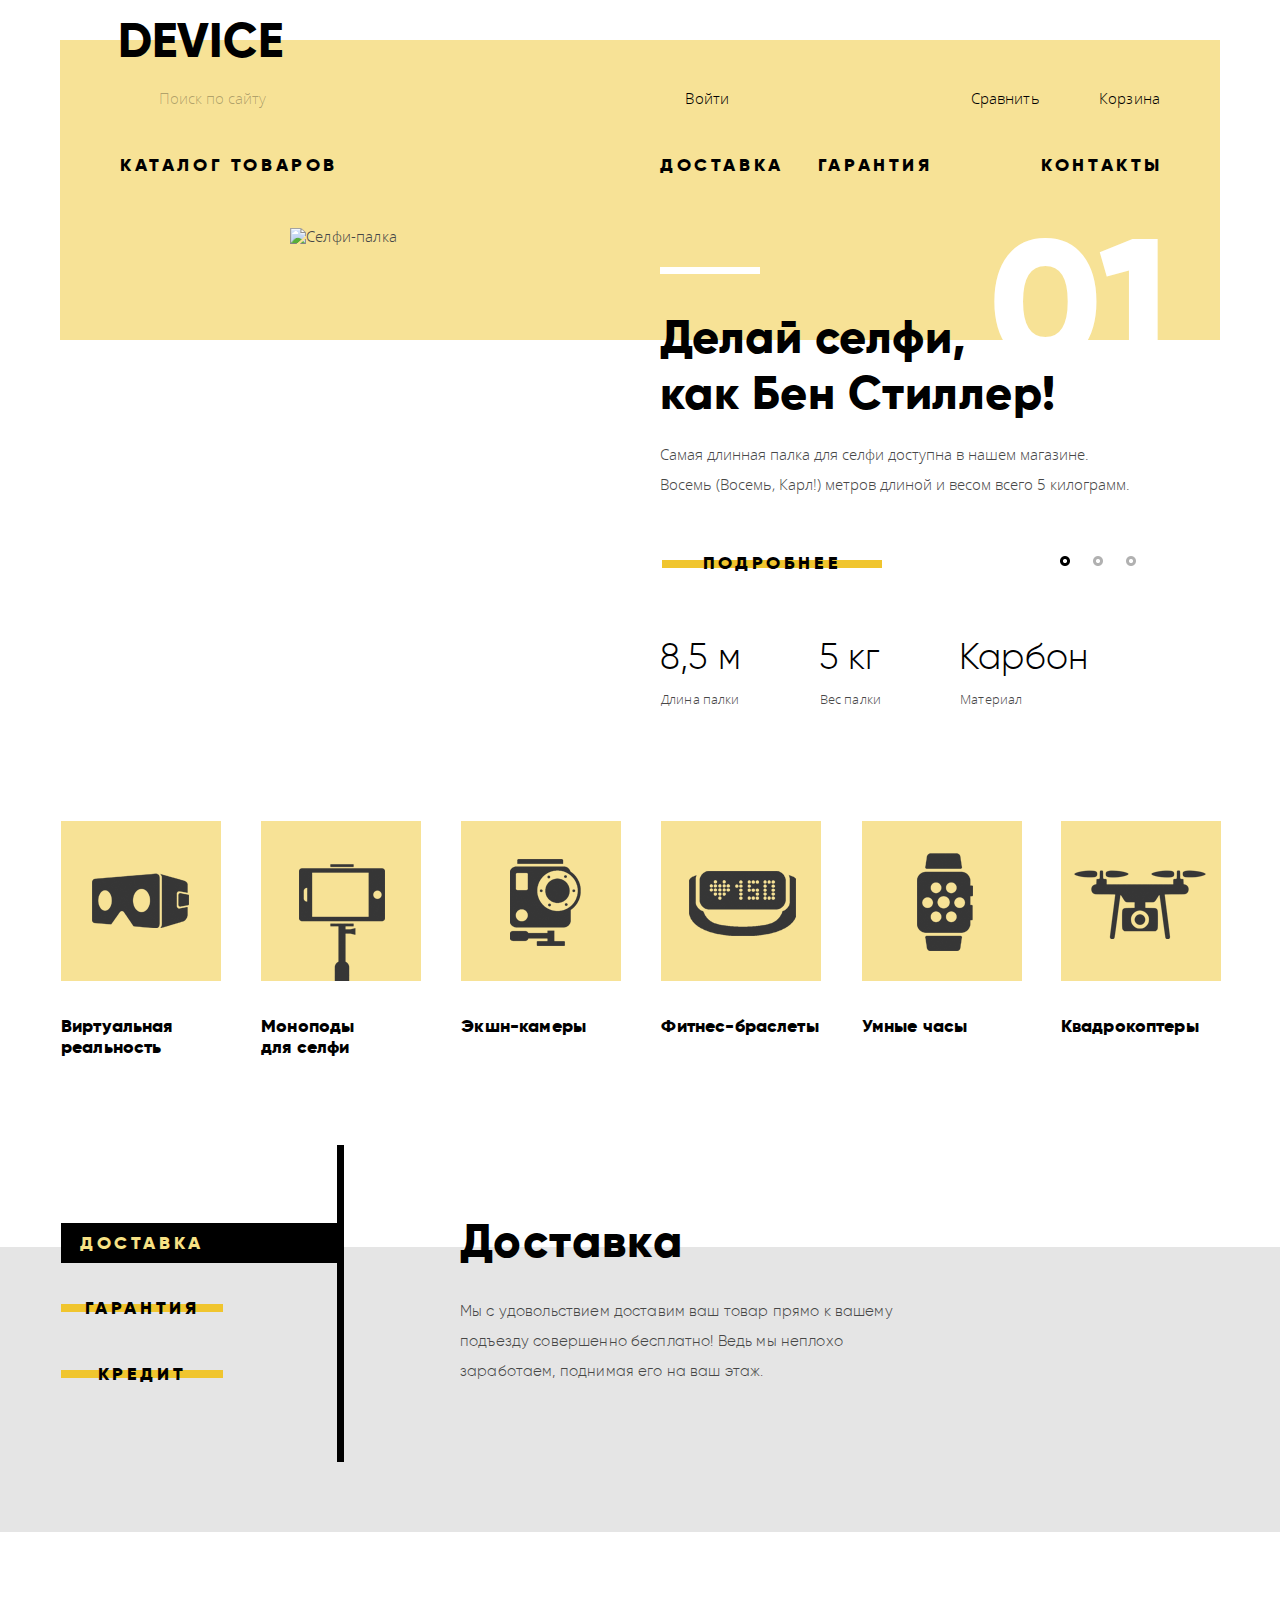
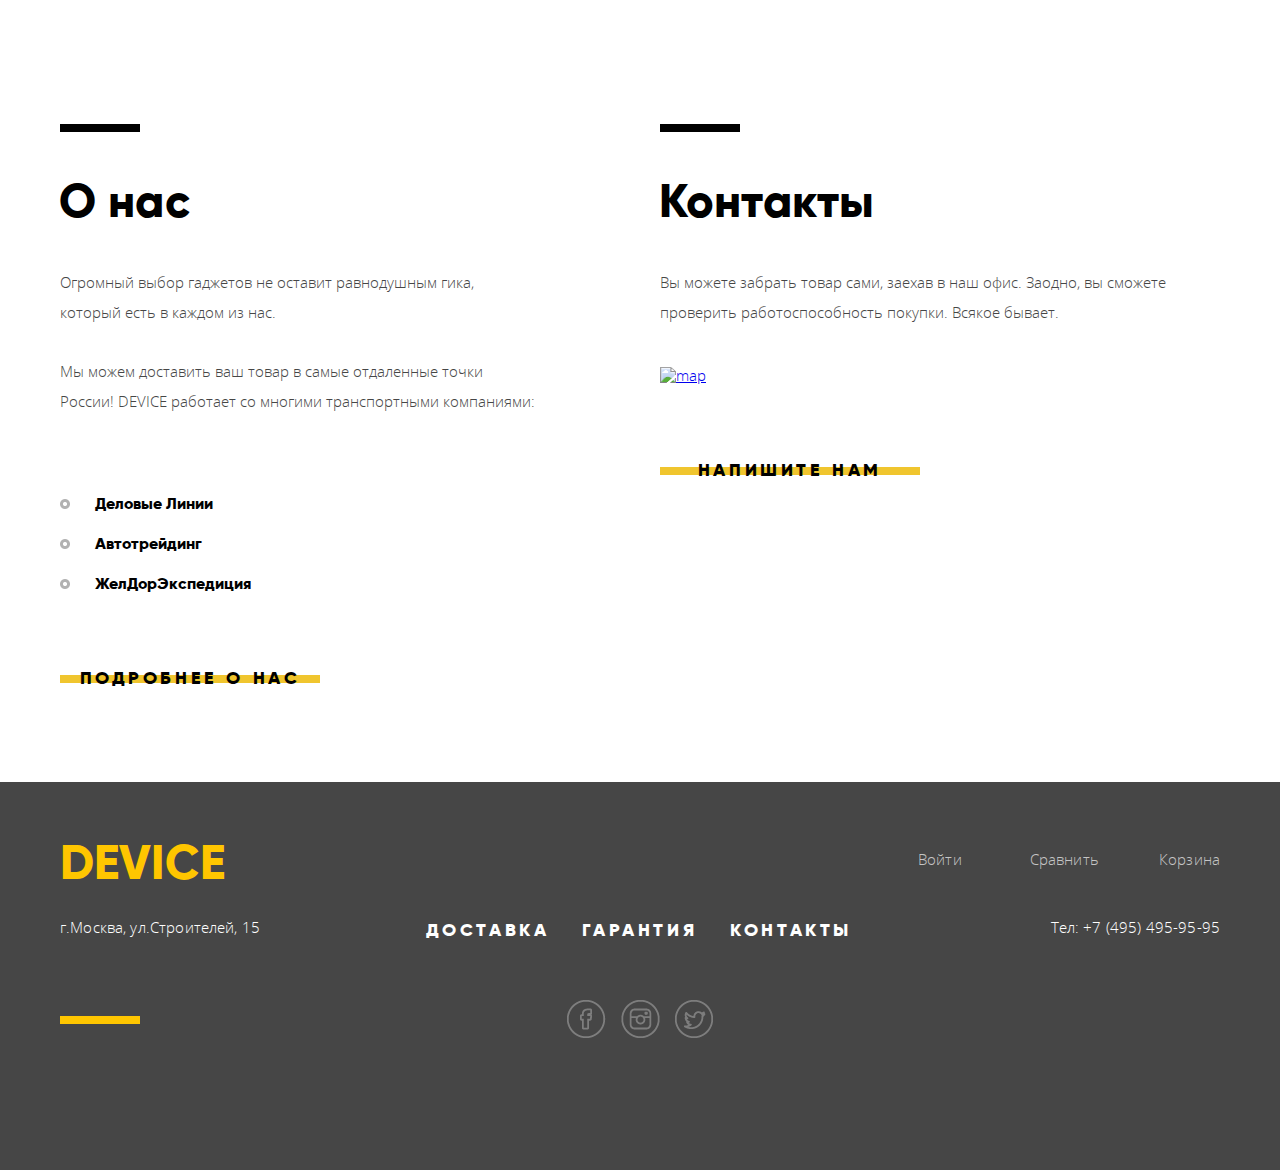
==== commit 5737b0a9: "Д19. home-popular-list" ====
--- a/index.html
+++ b/index.html
@@ -106,7 +106,7 @@
           </li>
           <li class="slide clearfix">
             <div class="slide-img">
-              <img src="img/slider-3.png" class="slide-img-3"  width="580" height="477" alt="Дрон">
+              <img src="img/slider-3.png" class="slide-img-3" width="580" height="477" alt="Дрон">
             </div>
             <div class="slide-info">
               <h2>Порхает как бабочка,<br>жалит как пчела!</h2>
@@ -179,8 +179,7 @@
             </li>
             <li class="warranty">
               <h3>Гарантия</h3>
-              <p>Если из-за возгарания купленного у нас товара у вас сгорит дом — не переживайте, мы выдадим вам новый.<br/>
-              Товар, не дом, конечно же.</p>
+              <p>Если из-за возгарания купленного у нас товара у вас сгорит дом — не переживайте, мы выдадим вам новый.<br/> Товар, не дом, конечно же.</p>
             </li>
             <li class="credit">
               <h3>Кредит</h3>
--- a/css/style.min.css
+++ b/css/style.min.css
@@ -1 +1 @@
-.slides h2,body,html{letter-spacing:.01em}@font-face{font-family:Gilroy;src:url(../fonts/gilroylight.woff2) format('woff2'),url(../fonts/gilroylight.woff) format('woff');font-weight:300}@font-face{font-family:Gilroy;src:url(../fonts/gilroyextrabold.woff2) format('woff2'),url(../fonts/gilroyextrabold.woff) format('woff');font-weight:900}@font-face{font-family:'Open Sans';src:url(../fonts/opensanslight.woff2) format('woff2'),url(../fonts/opensanslight.woff) format('woff');font-weight:300}@font-face{font-family:'Open Sans';src:url(../fonts/opensans.woff2) format('woff2'),url(../fonts/opensans.woff) format('woff');font-weight:400}body,html{font-size:15px;font-family:"Open Sans",Arial,sans-serif;color:#464646;font-weight:300;margin:0;padding:0}.home-info h2,.home-services-description h3,.slides h2{color:#000;font-size:47px;font-family:Gilroy,Arial,sans-serif;font-weight:900}body{min-width:1200px}.container{width:1160px;padding:0 20px;margin:0 auto}.slides h2{line-height:1.2;margin:40px 0 18px;padding:42px 0 0;background:url(../img/line-white.png) left top no-repeat}.home-info-about-us h2,.home-info-contact h2{margin:-14px 0 38px -1px;line-height:1.2}.home-services-description h3{line-height:1.2;margin-top:0;margin-bottom:27px;letter-spacing:.03em}.main-navigation-list-item>a,a.slide-read-more{text-decoration:none;text-transform:uppercase;letter-spacing:.2em}.device-logo,.footer .device-logo,.header .device-logo{font-size:48px;font-family:Gilroy,Arial,sans-serif;font-weight:900}.device-logo{color:#000;line-height:1.2;text-transform:uppercase}.footer .device-logo{color:#ffc600;line-height:1.2;position:absolute;text-decoration:none}.footer a:hover{color:rgba(255,198,0,.6)}.footer a:active{color:rgba(255,198,0,.3)}.header .device-logo{margin-left:58px;text-decoration:none;color:#000;position:absolute;top:-28px;text-transform:uppercase}.header a:hover{color:rgba(0,0,0,.6)}.header a:active{color:rgba(0,0,0,.3)}.search input{margin:0;padding:0;float:left}.header-up-user-menu a,li.subnavigation-list-item a{font-size:15px;font-family:"Open Sans",Arial,sans-serif;color:#000;font-weight:300;line-height:36px;text-align:left;text-decoration:none}.main-navigation-list-item>a{font-size:18px;font-family:Gilroy,Arial,sans-serif;color:#000;font-weight:900;line-height:1.2}.slide-number{font-size:179px;font-family:Gilroy,Arial,sans-serif;color:#fff;font-weight:900;float:right;min-width:179px;min-height:132px;line-height:132px;margin:0;padding:0;position:absolute;right:50px;top:10px}.slide-features-large,a.slide-read-more{font-family:Gilroy,Arial,sans-serif;line-height:1.2}a.slide-read-more{font-size:18px;color:#000;font-weight:900;text-align:center;background-image:url(../img/line.png);background-repeat:repeat-x;background-position:0 50%;display:block;width:220px;margin-top:45px;margin-left:2px;margin-bottom:52px;padding:9px 0}a:active.slide-read-more,a:hover.slide-read-more{background-repeat:repeat}a:active.slide-read-more{color:rgba(0,0,0,.3)}.slide-features-large{font-size:36px;font-weight:300;color:#000;text-align:left}.slide-featers-small{font-size:13px;font-family:"Open Sans",Arial,sans-serif;color:#464646;line-height:20px;font-weight:300;text-align:left;display:block;margin-top:10px;margin-left:1px}.catalog-row-1 h2,.page-title{line-height:1.2;color:#000;font-weight:900}header.header{margin-top:40px;padding:0 20px}.clearfix::after{content:"";display:table;clear:both}.catalog-good,.header-up-user-menu{vertical-align:top;display:inline-block}.header-up{margin:0 auto;padding:0 60px 0 63px}.heder-up-search{width:500px;min-height:16px;padding-left:40px;float:left}.header-up-user-menu{list-style:none;float:right;margin:0;padding:0}.header-down{padding:25px 60px 50px}.title{padding:33px 0 40px 60px}.page-title{font-family:Gilroy,Arial,sans-serif;font-size:47px;letter-spacing:.01em;padding:0;margin:0 0 14px}.catalog{min-height:1263px;background:#efefef}.catalog-filter{width:330px;float:right;margin:0;padding:0}.catalog-filter-label{padding:26px 70px 26px 60px;margin:0}div.catalog-wrapper-sort-label{background:#efefef;padding:25px 0 26px 70px}.catalog-row-1 h2{font-size:16px;letter-spacing:.2em;text-transform:uppercase}h2.catalog-wrapper-sort-label{float:left;margin:0;padding:0 55px 0 0}.catalog-goods{padding:60px 0 0 70px}.catalog-good{width:360px;min-height:462px;margin:10px 35px 10px 0;position:relative}.catalog-good:hover .good-action{display:block}.catalog-good:nth-child(2n){margin-right:0}.catalog-paginator{width:760px;height:70px;display:inline-block;vertical-align:top;text-align:center;background:#ebebeb;margin:0 0 73px 70px;line-height:70px}footer.footer{background:#464646;color:#fff;padding:52px 0}.footer-up{min-height:39px;margin-bottom:20px}.footer-center,.footer-down{text-align:center;margin-bottom:63px}.footer-center{min-height:23px}.footer-down{min-height:43px}.home-carousel{min-height:501px;margin:0 0 94px;padding:0;position:relative}.slide-read-more{width:480px;min-height:20px;margin-bottom:65px;margin-right:80px;float:left}.logo li,.logo li a{width:260px;vertical-align:top}.logo li{min-height:100px;float:left;display:inline-block;list-style:none;margin-right:40px}.logo li a.dji .logo li:last-child,.logo li:last-child{margin-right:0}.logo li a{height:100px;display:block;line-height:100px;text-align:center;font-size:0;text-decoration:none}.footer-menu,.footer-menu li,.footer-social,.header-up-user-menu li{vertical-align:top;display:inline-block}.home-info-about-us{width:560px;float:left;margin:0 40px 0 0;padding:0}.home-info-contact{float:right;width:560px}footer .user-menu a{color:#fff;font-size:15px;font-family:"Open Sans",Arial,sans-serif;color:rgba(255,255,255,.702);line-height:36px;text-align:left;text-decoration:none}footer .user-menu a:hover{color:#fff}footer .user-menu a:active{color:rgba(255,255,255,.3)}.address,.tel{font-family:"Open Sans",Arial,sans-serif;font-weight:300;font-size:15px;color:#fff;line-height:30px}.footer-up .user-menu{float:right;padding:0;margin-top:7px}.user-menu li{float:left;padding:0;margin:0 37px 0 0;list-style:none}.user-menu li:last-child{margin-right:0}.user-menu li:first-child{margin-right:45px}.footer-social li{float:left;list-style:none;margin:0 15px 0 0}.footer-social li:last-child{margin-right:0}.footer-menu li{float:left;list-style:none;margin:0 33px 0 0}.catalog-wrapper-sort-order li{float:left;padding:0;margin:-4px 0 0 22px}.developer-logo,.tel{float:right}.footer-menu{margin:8px auto;padding:0;list-style:none}.address{float:left}.footer-social{padding:0 53px 0 0;margin:-12px auto;list-style:none}.catalog-wrapper{width:830px;float:left}.header-up-user-menu li{padding:0;margin:0 35px 0 0}.header-up-user-menu li.name{margin-right:27px}.header-up-user-menu li.login{width:251px}.header-up-user-menu li:last-child{margin-right:0}.main-navigation-list{list-style:none;display:block;padding:0;margin:0}.main-navigation-list-item{float:left;display:inline-block;vertical-align:top;padding:0;margin:0 34px 0 0}.main-navigation-list-item:first-child,.main-navigation-list-item:last-child{margin:0}.main-navigation-list-item:last-child{padding:0;float:right;margin-right:-3px}.main-navigation-list-item:first-child{padding:0 20px 0 0;width:520px}.subnavigation-list{display:none;position:absolute;width:1040px;padding:20px 60px 35px;left:-60px;background:#f7e296;z-index:1000;list-style:none;letter-spacing:-.2px}.header-wrapper,.main-navigation-list-item.catalog-menu,.slide-info{position:relative}.main-navigation-list-item:hover .subnavigation-list,.subnavigation-list.active{display:block}.bread-crumbs{list-style:none;display:inline-block;vertical-align:top;padding:0;margin:0}.bread-crumbs li{font-size:14px;color:rgba(0,0,0,.3);font-family:"Open Sans",Arial,sans-serif;text-align:left;font-weight:300;line-height:36px;float:left;padding:0 0 0 30px;margin:0;background:url(../img/nav-arrow.png) 15px 50% no-repeat}.bread-crumbs li a{color:inherit;text-decoration:none}.bread-crumbs li a:hover{color:rgba(0,0,0,.6)}.bread-crumbs li a:active{color:rgba(0,0,0,.1)}.bread-crumbs li:first-child{padding:0;background:0 0}.catalog-sort{float:left;width:auto;display:block}.catalog-wrapper-sort-order,.catalog-wrapper-sort-value,.home-popular-item,.pages{vertical-align:top;display:inline-block}.catalog-wrapper-sort-value{list-style:none;float:left;margin:0;padding:1px 0;color:rgba(0,0,0,.3);font-size:14px;font-family:"Open sans",Arial,sans-serif;letter-spacing:0;line-height:18px}.catalog-wrapper-sort-value a:hover{color:rgba(0,0,0,.6)}.catalog-wrapper-sort-value .active a,.catalog-wrapper-sort-value a:active{color:rgba(0,0,0,1)}.catalog-wrapper-sort-order{list-style:none;float:right;margin:0;padding:0}.catalog-wrapper-sort-value li{float:left;padding:0 30px 0 0;margin:0}.good-name-price{float:right;font-size:16px;line-height:1.2;letter-spacing:.01em;font-family:Gilroy,Arial,sans-serif;text-decoration:none;color:#464646;padding-top:0}.pages{list-style:none;margin:0;padding:0}.catalog-paginator a.prev{width:126px;float:left;padding:25px 0}.catalog-paginator a.next:hover,.catalog-paginator a.prev:hover{background-color:#d9d9d9}.catalog-paginator a.next:active,.catalog-paginator a.prev:active{background-color:#d9d9d9;color:rgba(0,0,0,.3)}.next{width:126px;padding:25px 0;float:right}.pages li{float:left;min-width:40px;text-align:center}.search{width:400px;float:left;-webkit-box-sizing:content-box;box-sizing:content-box}.header-wrapper{padding-top:40px}.home .header-wrapper{padding-bottom:113px}.catalog-filter-form{padding:28px 70px 70px 60px}.catalog-filter-form span{font-family:"Open Sans",Arial,sans-serif;font-size:14px;line-height:40px}.color,ul.bluetooth{list-style:none;padding:0}.logo{padding:0;margin:0 auto}.home-services-menu{width:279px;padding:78px 0 48px;float:left;list-style:none;border-right:#000 solid 7px;margin-left:-2px}.home-services-description{width:710px;padding:58px 48px 0 115px;float:left;list-style:none;min-height:237px}.home-popular-list{padding:0;margin:0 0 70px;list-style:none}.home-popular-item{width:160px;margin-right:35px}.home-popular-item:last-child{margin-right:0}.companies-list{margin:68px 0 55px;padding:0}ul.companies-list li{font-size:16px;font-family:Gilroy,Arial,sans-serif;color:#000;line-height:40px;letter-spacing:0;text-align:left;font-weight:900;background-image:url(../img/circle-30.png);list-style:none;padding-left:35px;background-repeat:no-repeat;background-position:0 50%}.home-info{margin:0 0 83px}.home-info-about-us p,.home-info-contact p{margin:0 0 29px;font-size:15px;font-family:"Open Sans",Arial,sans-serif;color:#464646;line-height:30px;text-align:left;letter-spacing:0}.home-info-map{margin:40px 0 67px}.home-services-menu li{width:150px;padding:0 120px 20px 0;text-align:center;margin-left:3px}.home-services-menu li:first-child{padding-bottom:25px}.home-services-menu li:last-child{margin-top:6px}.home-services-description li{padding:0 240px 0 0;display:none;background-repeat:no-repeat}.home-services-description li.delivery{margin-left:1px;padding-top:10px;background-image:url(../img/delivery.png);background-position:558px 26px}.home-services-description li.warranty{padding-top:10px;background-image:url(../img/warranty.png);background-position:543px 0;min-height:200px}.home-services-description li.credit{padding-top:10px;padding-right:276px;margin-left:1px;background-image:url(../img/credit.png);background-position:534px 0}.home-services-description li.active{display:block}.home-popular-item a{font-size:18px;font-family:Gilroy,Arial,sans-serif;color:#000;font-weight:900;line-height:1.2;text-decoration:none}.homecarousel li{min-height:486px}.slides{list-style:none;margin:-113px 0 0;padding:0}.slides p{font-size:15px;font-family:"Open Sans",Arial,sans-serif;color:#464646;text-align:left;font-weight:300;letter-spacing:0;line-height:2;margin:0;padding:0}.slide-features li{list-style:none;display:inline-block;vertical-align:top;float:left;margin-right:78px}.slide-features li.slide-3-feature-1{margin-right:45px}.slide-features li:last-child{margin-right:0}.slider-indicators{position:absolute;right:66px;bottom:153px;padding:0;margin:0}.slider-indicators li{display:block;padding:0;margin:0;float:left;width:33px}.catalog-column-1{float:left;background:#efefef}.catalog-row-1 .catalog-column-1{background:#dcdcdc}.catalog-column-2{float:left}.slides .slide{display:none;min-height:501px}.slide.active{display:block}.catalog-row-2 .catalog-column-2{background:#FFF}.search input.button{display:none}.search input[name=search-string]{font-weight:300;line-height:2.4;border:0;margin:-6px 0 6px;height:48px;width:269px;color:rgba(0,0,0,.3);padding:0 0 0 36px;box-sizing:content-box;background:url(../img/search.png) left center no-repeat;border-bottom:2px solid transparent}.search input[name=search-string]:focus~input.button,.search input[name=search-string],.search.focus input.button{font-size:15px;font-family:"Open Sans",Arial,sans-serif;-webkit-box-sizing:content-box}.search input[name=search-string]::-webkit-input-placeholder{color:rgba(0,0,0,.3)}.search input[name=search-string]::-moz-placeholder{color:rgba(0,0,0,.3)}.search input[name=search-string]::-ms-placeholder{color:rgba(0,0,0,.3)}.search input[name=search-string]::placeholder{color:rgba(0,0,0,.3)}.search input[name=search-string]:hover,.search input[name=search-string]:hover::placeholder{color:rgba(0,0,0,.6)}.search input[name=search-string]:hover::-webkit-input-placeholder{color:rgba(0,0,0,.6)}.search input[name=search-string]:hover::-moz-placeholder{color:rgba(0,0,0,.6)}.search input[name=search-string]:hover::-ms-placeholder{color:rgba(0,0,0,.6)}.search input[name=search-string]:focus{color:rgba(0,0,0,1);border-bottom:2px solid #000;outline:0}.search input[name=search-string]:focus~input.button,.search.focus input.button{padding:0;margin:-6px 0 0;display:inline-block;vertical-align:top;width:85px;height:46px;border:2px solid #000;color:#000;line-height:36px;text-align:center;cursor:pointer;box-sizing:content-box;background:0 0}.search input[name=search-string]:focus~input.button:hover{background:#000;color:#fff}.search input[name=search-string]:focus~input.button:active{background:#000;color:rgba(255,255,255,.3)}.home-popular-item a .icon-bg{background-color:rgba(240,197,46,.5);display:block;margin-bottom:35px}.home-popular-item a:active .icon-bg,.home-popular-item a:hover .icon-bg{background-color:rgba(240,197,46,1)}.home-popular-item a .icon{background-image:url(../img/poppular.png);background-position:0 0;width:160px;height:160px;display:block}.home-popular-item a:active .icon{opacity:.3}.home-popular-item a .icon.ico1{background-position:0 0}.home-popular-item a .icon.ico2{background-position:-200px 0}.home-popular-item a .icon.ico3{background-position:-400px 0}.home-popular-item a .icon.ico4{background-position:-600px 0}.home-popular-item a .icon.ico5{background-position:-800px 0}.home-popular-item a .icon.ico6{background-position:-1000px 0}.home-logotypes img{background-blend-mode:overlay;opacity:.2}.logo li a.srgadgets{background:url(../img/logo-2-black.png);opacity:.2}.logo li a.srgadgets:hover{background:url(../img/logo-2-color.png);opacity:1}.logo li a.gopro{background:url(../img/logo-3-black.png);opacity:.2}.logo li a.gopro:hover{background:url(../img/logo-3-color.png);opacity:1}.logo li a.vive{background:url(../img/logo-4-black.png);opacity:.2}.logo li a.vive:hover{background:url(../img/logo-4-color.png);opacity:1}.logo li a.dji{background:url(../img/logo-1-black.png);opacity:.2}.logo li a.dji:hover{background:url(../img/logo-1-color.png);opacity:1}.footer-center .footer-menu a{font-size:18px;font-family:Gilroy,Arial,sans-serif;color:#fff;font-weight:900;line-height:1.2;letter-spacing:.2em;text-align:left;text-decoration:none;text-transform:uppercase}.footer-center .footer-menu a:hover{color:rgba(255,255,255,.6)}.footer-center .footer-menu a:active{color:rgba(255,255,255,.3)}.footer-down a.developer-logo{text-decoration:none;font-size:0;vertical-align:top;background-image:url(../img/htmlacademy.png);background-repeat:no-repeat;width:27px;height:36px;margin-top:-10px}.footer-down a.developer-logo:hover{opacity:.6}.footer-down a.developer-logo:active{opacity:.3}.footer-social a{text-decoration:none;font-size:0;vertical-align:top;background-image:url(../img/social.png);width:39px;height:38px;display:block;opacity:.3}.home-info-read-more,.home-services-menu li a{text-align:center;text-decoration:none;font-size:18px;display:block}.footer-social a:hover{opacity:.6}.footer-social a:active{opacity:.1}.footer-social a.instagram{background-position:-54px 0}.footer-social a.twiter{background-position:-109px 0}.home-services-menu li a{font-family:Gilroy,Arial,sans-serif;color:#000;font-weight:900;text-transform:uppercase;letter-spacing:.2em;background-image:url(../img/line.png);background-repeat:repeat-x;background-position:0 50%;line-height:40px;width:162px;height:40px}.good-action-cart,.home-info-read-more{text-transform:uppercase;font-weight:900;line-height:1.2;letter-spacing:.2em;font-family:Gilroy,Arial,sans-serif}.home-services-menu li a:hover{background-repeat:repeat}.home-services-menu li a:active,.home-services-menu li.active a{color:#f7e184;background:#000;padding-right:120px;margin:0}.home-info-read-more{color:#000;background-image:url(../img/line.png);background-repeat:repeat-x;background-position:0 50%;width:260px;padding:9px 0}.home-info-read-more:hover{background-repeat:repeat}.home-info-read-more:active{background-repeat:repeat;color:rgba(0,0,0,.3)}.home-popular-item a:active .text{opacity:.3}.user-menu a .action-icon{width:13px;height:12px;display:inline-block;vertical-align:baseline;margin-right:10px;color:#ffc600;opacity:.6;background-repeat:no-repeat;background-position:center}.user-menu a:hover .action-icon{opacity:1}.user-menu a:active .action-icon{opacity:.3}.login .action-icon,.logout .action-icon{background-image:url(../img/user.png)}.compare .action-icon{background-image:url(../img/compare.png)}.cart .action-icon{background-image:url(../img/cart.png)}.yellow-line{float:left;background:#ffc600;width:80px;height:8px;margin-top:4px}.black-line{background:#000;width:80px;height:8px;margin-top:92px;margin-bottom:55px}.grey-bg{background:linear-gradient(0deg,#e5e5e5 285px,#fff 250px);min-height:402px}.home-services{padding-bottom:51px;margin-bottom:94px}.slide-features{float:left;width:460px;margin:0;padding:0}.login .black-icon,.name .black-icon{background-image:url(../img/user_black.png)}.logout a{color:rgba(0,0,0,.3);margin-right:23px}.header-up-user-menu .black-icon{width:13px;height:12px;display:inline-block;vertical-align:baseline;margin-right:7px;color:#000;opacity:1;background-repeat:no-repeat;background-position:center}.login .black-icon{margin-right:12px}.header-up-user-menu a:hover .black-icon{opacity:.6}.header-up-user-menu a:active .black-icon{opacity:.3}.compare .black-icon{background-image:url(../img/compare_black.png)}.cart .black-icon{background-image:url(../img/cart_black.png)}.slide-info{float:left;width:520px;margin-left:20px}.slider-indicators li button{width:20px;height:20px;background:url(../img/circle.png) 50% 50% no-repeat;opacity:.3;padding:0;margin:0;border:none;cursor:pointer}.slider-indicators li button:hover{opacity:.4}.slider-indicators li button:active,.slider-indicators li.active button{opacity:1}.slide-img{float:left;width:580px;text-align:center;margin:0;padding:0}.main-navigation-list-item.catalog-menu>a{padding-right:28px;background:url(../img/plus.png) 100% 50% no-repeat}.main-navigation-list-item.catalog-menu>a:hover{opacity:.6}.main-navigation-list-item.catalog-menu a:active{opacity:.3}.subnavigation-list-category{float:left;margin:0 59px 0 0;padding:0}.subnavigation-list-category ul{list-style:none;padding:0;margin:0}.subnavigation-list-category:last-child{margin:0 0 0 17px}.subnavigation-list-category a:hover{color:rgba(0,0,0,.6)}.catalog-wrapper-sort-order button{font-size:0;border:none;width:20px;height:18px;background:url(../img/sort-up.png) 50% 50% no-repeat;opacity:.2;cursor:pointer;padding:0;margin:0}.catalog-wrapper-sort-order button.desc{background:url(../img/sort-down.png) 50% 50% no-repeat}.catalog-wrapper-sort-order button:hover{opacity:.4}.catalog-wrapper-sort-order .active button,.catalog-wrapper-sort-order button:active{opacity:1}.good-action{position:absolute;top:0;left:0;width:360px;height:380px;background:rgba(238,238,238,.7);text-align:center;display:none}.good-action a{display:block;text-decoration:none}.good-action-cart{width:170px;margin:174px auto 16px;padding:15px;background-image:url(../img/line.png);background-repeat:repeat-x;background-position:center;font-size:18px;color:#000}.good-action-cart:active,.good-action-cart:hover{background-repeat:repeat}.good-action-cart:active{color:rgba(0,0,0,.3)}.good-action-compare{font-family:"Open Sans",Arial,sans-serif;font-size:13px;line-height:36px;color:rgba(0,0,0,.5);margin:0 auto}.good-action-compare:hover{color:rgba(0,0,0,1)}.good-action-compare:active{color:rgba(0,0,0,.2)}.good-name-link{font-size:18px;font-family:Gilroy,Arial,sans-serif;font-weight:900;line-height:1.2;text-decoration:none;color:#000}.catalog-wrapper-sort-value a{font-family:"Open Sans",Arial,sans-serif;font-size:14px;color:rgba(0,0,0,.3);line-height:18px;letter-spacing:0;text-decoration:none}.catalog-paginator a,.filter-label-with-border,.pages .active{font-weight:900;font-family:Gilroy,Arial,sans-serif;line-height:1.2}.catalog-paginator a,.pages .active{font-size:16px;letter-spacing:.2em;color:rgba(0,0,0,1);text-decoration:none;text-transform:uppercase}.pages a{color:rgba(0,0,0,.3)}.filter-label-with-border{font-size:18px;color:#000;text-transform:none;border-top:2px solid #000;padding:12px 0 29px;margin:40px 0 0}.filter-ul{margin:-10px;padding:0;list-style:none}.filter-ul li{padding:0 10px;margin:0 auto}.filter-ul label{font-family:"Open Sans",Arial,sans-serif;font-size:14px;line-height:40px;letter-spacing:.01em}.catalog-filter-form input[type=submit],.good-name h3,.price-range-label,.write-us-form label,.write-us-form-button{font-family:Gilroy,Arial,sans-serif}.filter-ul input[type=radio]{display:none}.filter-ul input[type=radio]+span{padding:5px;border:2px solid #c6c6c6;display:inline-block;vertical-align:baseline;border-radius:11px;margin:0 18px -4px 0;cursor:pointer}.filter-ul input[type=radio]+span>span{width:5px;height:5px;display:block;border:2px solid transparent;border-radius:5px}.filter-ul input[type=radio]+span:hover{border-color:#bcbcbc}.filter-ul input[type=radio]+span:active{border-color:#acacac}.filter-ul input[type=radio]+span:active>span,.filter-ul input[type=radio]:checked+span>span{border:2px solid rgba(0,0,0,1)}.filter-ul input[type=radio]:checked+span:active>span{border:2px solid transparent}.filter-ul input[type=checkbox]{display:none}.filter-ul input[type=checkbox]~label>span{padding:5px;background:#dbdbdb;display:inline-block;vertical-align:baseline;margin:0 17px -5px 0;cursor:pointer}.filter-ul input[type=checkbox]~label>span>span{width:9px;height:9px;display:block}.filter-ul input[type=checkbox]:checked~label>span{background:#c4c4c4}.filter-ul input[type=checkbox]~label>span:hover{background:#cecece}.filter-ul input[type=checkbox]:checked~label>span>span,.filter-ul input[type=checkbox]~label>span:active>span{background:url(../img/tick.png) 50% 50% no-repeat}.filter-ul input[type=checkbox]:checked~label>span:active>span{background:0 0}.catalog-filter-form input[type=submit],.write-us-form-button{width:200px;padding:15px;background:url(../img/line.png) center repeat-x;font-size:18px;line-height:1.2;letter-spacing:.2em;font-weight:900;text-transform:uppercase;color:#000;margin-top:31px;border:none;cursor:pointer;outline:0}.catalog-filter-form input[type=submit]:hover,.write-us-form-button:hover{background-repeat:repeat}.catalog-filter-form input[type=submit]:active,.write-us-form-button:active{background-repeat:repeat;color:rgba(0,0,0,.3)}.search.focus{border-bottom:1px solid #000}.catalog-row-2{background:-webkit-gradient(linear,left top,right top,color-stop(50%,#efefef),color-stop(50%,#fff));background:linear-gradient(90deg,#efefef 50%,#fff 50%)}.catalog-row-1{background:-webkit-gradient(linear,left top,right top,color-stop(50%,#dcdcdc),color-stop(50%,#efefef));background:linear-gradient(90deg,#dcdcdc 50%,#efefef 50%)}.header-background{background:#f7e296;width:1160px;padding:0}.good-name h3{padding:0;margin:0;line-height:1.2;font-size:18px;float:left;width:260px}.price-range-background{background:#dbdbdb;height:2px;margin:6px 0 67px}.price-range{background:#91c92f;height:2px;width:62%;position:relative}.price-range-pointer{height:10px;width:10px;background:#eee;border:2px solid #000;border-radius:10px;top:-5px;position:absolute;cursor:pointer}.price-range-pointer.min{left:0}.price-range-pointer.max{right:0}.price-range-pointer:active{background:#91c92f;border-color:#fff;-webkit-box-shadow:0 5px 5px rgba(0,0,0,.75);box-shadow:0 5px 5px rgba(0,0,0,.75)}.price-range-label{position:absolute;top:12px;font-size:14px;line-height:22.27px;letter-spacing:0;font-weight:300;width:60px;color:rgba(0,0,0,.2);margin:0;padding:0}.price-range-label.max{left:-25px}.catalog-good.new::after{content:"NEW";position:absolute;top:27px;right:26px;color:rgba(0,0,0,.2);border:2px solid rgba(0,0,0,.1);width:56px;text-align:center;border-radius:56px;font-size:14px;line-height:1.2;font-weight:900;letter-spacing:.05em;padding:20px 0}@-webkit-keyframes bounce{0%{-webkit-transform:translateY(-2000px);transform:translateY(-2000px)}70%{-webkit-transform:translateY(30px);transform:translateY(30px)}90%{-webkit-transform:translateY(-10px);transform:translateY(-10px)}100%{-webkit-transform:translateY(0);transform:translateY(0)}}@keyframes bounce{0%{-webkit-transform:translateY(-2000px);transform:translateY(-2000px)}70%{-webkit-transform:translateY(30px);transform:translateY(30px)}90%{-webkit-transform:translateY(-10px);transform:translateY(-10px)}100%{-webkit-transform:translateY(0);transform:translateY(0)}}@-webkit-keyframes shake{0%,100%{-webkit-transform:translateX(0);transform:translateX(0)}10%,30%,50%,70%,90%{-webkit-transform:translateX(-10px);transform:translateX(-10px)}20%,40%,60%,80%{-webkit-transform:translateX(10px);transform:translateX(10px)}}@keyframes shake{0%,100%{-webkit-transform:translateX(0);transform:translateX(0)}10%,30%,50%,70%,90%{-webkit-transform:translateX(-10px);transform:translateX(-10px)}20%,40%,60%,80%{-webkit-transform:translateX(10px);transform:translateX(10px)}}.popup{display:none;width:960px;position:absolute;z-index:10000;min-height:500px;left:50%;top:50%;margin-left:-480px;margin-top:-250px;background:#fff;-webkit-box-shadow:0 10px 20px rgba(0,0,0,.2);box-shadow:0 10px 20px rgba(0,0,0,.2)}.popup.map{margin-top:-280px;background:url(../img/map-big.png) 50% 50% no-repeat}.popup-overlay{position:fixed;overflow:auto;left:0;top:0;width:100%;height:100%;display:none}.popup-overlay.active{display:block}.popup-close{width:54.6px;height:54.6px;background:url(../img/modal-close.png) 50% 50% no-repeat rgba(240,197,46,.5);font-size:0;position:absolute;right:22px;top:22px;border:none;border-radius:54px;cursor:pointer;outline:0}.popup-close:hover{outline:0;background:url(../img/modal-close.png) 50% 50% no-repeat rgba(240,197,46,1)}.popup-close:focus{background-image:none}.popup-close:focus::after{content:"";display:block;width:100%;height:100%;opacity:.3;background:url(../img/modal-close.png) 50% 50% no-repeat}.popup.active{display:block;-webkit-animation:bounce .6s;animation:bounce .6s}.popup.error{-webkit-animation:shake .6s;animation:shake .6s}.write-us-form{margin:72px}.write-us-form label{display:block;font-size:18px;line-height:18px;font-weight:900;letter-spacing:0;color:#000;margin-bottom:11px;padding:20px 0 0 29px;margin-top:7px}.write-us-form input[type=email],.write-us-form input[type=text],.write-us-form textarea{font-family:"Open Sans",Arial,sans-serif;font-size:14px;line-height:18px;font-weight:900;color:rgba(70,70,70,.4);background-color:rgba(229,229,229,.5);border:none;margin-bottom:10px;margin-left:27px;padding:14px 22px;width:316px}.write-us-form textarea{width:716px;height:123px;margin-bottom:7px}.write-us-form input[type=email]:hover,.write-us-form input[type=text]:hover,.write-us-form textarea:hover{background-color:rgba(229,229,229,.8)}.write-us-form input[type=email]:focus,.write-us-form input[type=text]:focus,.write-us-form textarea:focus{background-color:#fff;color:rgba(70,70,70,1);outline:0;-webkit-box-shadow:inset 0 0 0 3px rgba(240,197,46,.5);box-shadow:inset 0 0 0 3px rgba(240,197,46,.5)}.write-us-form input[type=email].error,.write-us-form input[type=email]:invalid,.write-us-form input[type=text].error,.write-us-form textarea.error{background-color:rgba(237,181,181,.5)}.write-us-form-col{width:50%;float:left}.write-us-form-col.col2{margin-left:-10px}.write-us-form-button{margin-left:25px}.good-name{margin-top:30px;margin-bottom:30px}.filter-ul.bluetooth li{padding:3px 8px 1px 7px}.map iframe{border:0}.home-services-description p{font-family:Gilroy,Arial,sans-serif;font-weight:300;font-size:15px;line-height:30px;letter-spacing:.01em}.slide-img-1{margin-right:13px;margin-top:1px}.slide-img-2{margin-top:13px}.slide-img-3{margin-top:10px}+.slides h2,body,html{letter-spacing:.01em}@font-face{font-family:Gilroy;src:url(../fonts/gilroylight.woff2) format('woff2'),url(../fonts/gilroylight.woff) format('woff');font-weight:300}@font-face{font-family:Gilroy;src:url(../fonts/gilroyextrabold.woff2) format('woff2'),url(../fonts/gilroyextrabold.woff) format('woff');font-weight:900}@font-face{font-family:'Open Sans';src:url(../fonts/opensanslight.woff2) format('woff2'),url(../fonts/opensanslight.woff) format('woff');font-weight:300}@font-face{font-family:'Open Sans';src:url(../fonts/opensans.woff2) format('woff2'),url(../fonts/opensans.woff) format('woff');font-weight:400}body,html{font-size:15px;font-family:"Open Sans",Arial,sans-serif;color:#464646;font-weight:300;margin:0;padding:0}.home-info h2,.home-services-description h3,.slides h2{color:#000;font-size:47px;font-family:Gilroy,Arial,sans-serif;font-weight:900}body{min-width:1200px}.container{width:1160px;padding:0 20px;margin:0 auto}.slides h2{line-height:1.2;margin:40px 0 18px;padding:42px 0 0;background:url(../img/line-white.png) left top no-repeat}.home-info-about-us h2,.home-info-contact h2{margin:-14px 0 38px -1px;line-height:1.2}.home-services-description h3{line-height:1.2;margin-top:0;margin-bottom:27px;letter-spacing:.03em}.main-navigation-list-item>a,a.slide-read-more{text-decoration:none;text-transform:uppercase;letter-spacing:.2em}.device-logo,.footer .device-logo,.header .device-logo{font-size:48px;font-family:Gilroy,Arial,sans-serif;font-weight:900}.device-logo{color:#000;line-height:1.2;text-transform:uppercase}.footer .device-logo{color:#ffc600;line-height:1.2;position:absolute;text-decoration:none}.footer a:hover{color:rgba(255,198,0,.6)}.footer a:active{color:rgba(255,198,0,.3)}.header .device-logo{margin-left:58px;text-decoration:none;color:#000;position:absolute;top:-28px;text-transform:uppercase}.header a:hover{color:rgba(0,0,0,.6)}.header a:active{color:rgba(0,0,0,.3)}.search input{margin:0;padding:0;float:left}.header-up-user-menu a,li.subnavigation-list-item a{font-size:15px;font-family:"Open Sans",Arial,sans-serif;color:#000;font-weight:300;line-height:36px;text-align:left;text-decoration:none}.main-navigation-list-item>a{font-size:18px;font-family:Gilroy,Arial,sans-serif;color:#000;font-weight:900;line-height:1.2}.slide-number{font-size:179px;font-family:Gilroy,Arial,sans-serif;color:#fff;font-weight:900;float:right;min-width:179px;min-height:132px;line-height:132px;margin:0;padding:0;position:absolute;right:50px;top:10px}.slide-features-large,a.slide-read-more{font-family:Gilroy,Arial,sans-serif;line-height:1.2}a.slide-read-more{font-size:18px;color:#000;font-weight:900;text-align:center;background-image:url(../img/line.png);background-repeat:repeat-x;background-position:0 50%;display:block;width:220px;margin-top:45px;margin-left:2px;margin-bottom:52px;padding:9px 0}a:active.slide-read-more,a:hover.slide-read-more{background-repeat:repeat}a:active.slide-read-more{color:rgba(0,0,0,.3)}.slide-features-large{font-size:36px;font-weight:300;color:#000;text-align:left}.slide-featers-small{font-size:13px;font-family:"Open Sans",Arial,sans-serif;color:#464646;line-height:20px;font-weight:300;text-align:left;display:block;margin-top:10px;margin-left:1px}.catalog-row-1 h2,.page-title{line-height:1.2;color:#000;font-weight:900}header.header{margin-top:40px;padding:0 20px}.clearfix::after{content:"";display:table;clear:both}.catalog-good,.header-up-user-menu{vertical-align:top;display:inline-block}.header-up{margin:0 auto;padding:0 60px 0 63px}.heder-up-search{width:500px;min-height:16px;padding-left:40px;float:left}.header-up-user-menu{list-style:none;float:right;margin:0;padding:0}.header-down{padding:25px 60px 50px}.title{padding:33px 0 40px 60px}.page-title{font-family:Gilroy,Arial,sans-serif;font-size:47px;letter-spacing:.01em;padding:0;margin:0 0 14px}.catalog{min-height:1263px;background:#efefef}.catalog-filter{width:330px;float:right;margin:0;padding:0}.catalog-filter-label{padding:26px 70px 26px 60px;margin:0}div.catalog-wrapper-sort-label{background:#efefef;padding:25px 0 26px 70px}.catalog-row-1 h2{font-size:16px;letter-spacing:.2em;text-transform:uppercase}h2.catalog-wrapper-sort-label{float:left;margin:0;padding:0 55px 0 0}.catalog-goods{padding:60px 0 0 70px}.catalog-good{width:360px;min-height:462px;margin:10px 35px 10px 0;position:relative}.catalog-good:hover .good-action{display:block}.catalog-good:nth-child(2n){margin-right:0}.catalog-paginator{width:760px;height:70px;display:inline-block;vertical-align:top;text-align:center;background:#ebebeb;margin:0 0 73px 70px;line-height:70px}footer.footer{background:#464646;color:#fff;padding:52px 0}.footer-up{min-height:39px;margin-bottom:20px}.footer-center,.footer-down{text-align:center;margin-bottom:63px}.footer-center{min-height:23px}.footer-down{min-height:43px}.home-carousel{min-height:501px;margin:0 0 94px;padding:0;position:relative}.slide-read-more{width:480px;min-height:20px;margin-bottom:65px;margin-right:80px;float:left}.logo li,.logo li a{width:260px;vertical-align:top}.logo li{min-height:100px;float:left;display:inline-block;list-style:none;margin-right:40px}.logo li a.dji .logo li:last-child,.logo li:last-child{margin-right:0}.logo li a{height:100px;display:block;line-height:100px;text-align:center;font-size:0;text-decoration:none}.footer-menu,.footer-menu li,.footer-social,.header-up-user-menu li{vertical-align:top;display:inline-block}.home-info-about-us{width:560px;float:left;margin:0 40px 0 0;padding:0}.home-info-contact{float:right;width:560px}footer .user-menu a{color:#fff;font-size:15px;font-family:"Open Sans",Arial,sans-serif;color:rgba(255,255,255,.702);line-height:36px;text-align:left;text-decoration:none}footer .user-menu a:hover{color:#fff}footer .user-menu a:active{color:rgba(255,255,255,.3)}.address,.tel{font-family:"Open Sans",Arial,sans-serif;font-weight:300;font-size:15px;color:#fff;line-height:30px}.footer-up .user-menu{float:right;padding:0;margin-top:7px}.user-menu li{float:left;padding:0;margin:0 37px 0 0;list-style:none}.user-menu li:last-child{margin-right:0}.user-menu li:first-child{margin-right:45px}.footer-social li{float:left;list-style:none;margin:0 15px 0 0}.footer-social li:last-child{margin-right:0}.footer-menu li{float:left;list-style:none;margin:0 33px 0 0}.catalog-wrapper-sort-order li{float:left;padding:0;margin:-4px 0 0 22px}.developer-logo,.tel{float:right}.footer-menu{margin:8px auto;padding:0;list-style:none}.address{float:left}.footer-social{padding:0 53px 0 0;margin:-12px auto;list-style:none}.catalog-wrapper{width:830px;float:left}.header-up-user-menu li{padding:0;margin:0 35px 0 0}.header-up-user-menu li.name{margin-right:27px}.header-up-user-menu li.login{width:251px}.header-up-user-menu li:last-child{margin-right:0}.main-navigation-list{list-style:none;display:block;padding:0;margin:0}.main-navigation-list-item{float:left;display:inline-block;vertical-align:top;padding:0;margin:0 34px 0 0}.main-navigation-list-item:first-child,.main-navigation-list-item:last-child{margin:0}.main-navigation-list-item:last-child{padding:0;float:right;margin-right:-3px}.main-navigation-list-item:first-child{padding:0 20px 0 0;width:520px}.subnavigation-list{display:none;position:absolute;width:1040px;padding:20px 60px 35px;left:-60px;background:#f7e296;z-index:1000;list-style:none;letter-spacing:-.2px}.header-wrapper,.main-navigation-list-item.catalog-menu,.slide-info{position:relative}.main-navigation-list-item:hover .subnavigation-list,.subnavigation-list.active{display:block}.bread-crumbs{list-style:none;display:inline-block;vertical-align:top;padding:0;margin:0}.bread-crumbs li{font-size:14px;color:rgba(0,0,0,.3);font-family:"Open Sans",Arial,sans-serif;text-align:left;font-weight:300;line-height:36px;float:left;padding:0 0 0 30px;margin:0;background:url(../img/nav-arrow.png) 15px 50% no-repeat}.bread-crumbs li a{color:inherit;text-decoration:none}.bread-crumbs li a:hover{color:rgba(0,0,0,.6)}.bread-crumbs li a:active{color:rgba(0,0,0,.1)}.bread-crumbs li:first-child{padding:0;background:0 0}.catalog-sort{float:left;width:auto;display:block}.catalog-wrapper-sort-order,.catalog-wrapper-sort-value,.home-popular-item,.pages{vertical-align:top;display:inline-block}.catalog-wrapper-sort-value{list-style:none;float:left;margin:0;padding:1px 0;color:rgba(0,0,0,.3);font-size:14px;font-family:"Open sans",Arial,sans-serif;letter-spacing:0;line-height:18px}.catalog-wrapper-sort-value a:hover{color:rgba(0,0,0,.6)}.catalog-wrapper-sort-value .active a,.catalog-wrapper-sort-value a:active{color:rgba(0,0,0,1)}.catalog-wrapper-sort-order{list-style:none;float:right;margin:0;padding:0}.catalog-wrapper-sort-value li{float:left;padding:0 30px 0 0;margin:0}.good-name-price{float:right;font-size:16px;line-height:1.2;letter-spacing:.01em;font-family:Gilroy,Arial,sans-serif;text-decoration:none;color:#464646;padding-top:0}.pages{list-style:none;margin:0;padding:0}.catalog-paginator a.prev{width:126px;float:left;padding:25px 0}.catalog-paginator a.next:hover,.catalog-paginator a.prev:hover{background-color:#d9d9d9}.catalog-paginator a.next:active,.catalog-paginator a.prev:active{background-color:#d9d9d9;color:rgba(0,0,0,.3)}.next{width:126px;padding:25px 0;float:right}.pages li{float:left;min-width:40px;text-align:center}.search{width:400px;float:left;-webkit-box-sizing:content-box;box-sizing:content-box}.header-wrapper{padding-top:40px}.home .header-wrapper{padding-bottom:113px}.catalog-filter-form{padding:28px 70px 70px 60px}.catalog-filter-form span{font-family:"Open Sans",Arial,sans-serif;font-size:14px;line-height:40px}.color,ul.bluetooth{list-style:none;padding:0}.logo{padding:0;margin:0 auto}.home-services-menu{width:279px;padding:78px 0 48px;float:left;list-style:none;border-right:#000 solid 7px;margin-left:-2px}.home-services-description{width:710px;padding:58px 48px 0 115px;float:left;list-style:none;min-height:237px}.home-popular-list{padding:0;margin:0 0 36px;list-style:none}.home-popular-item{width:160px;margin:-1px 35px 35px 1px}.home-popular-item:nth-child(6n){margin:-1px -1px 35px 0}.companies-list{margin:68px 0 55px;padding:0}ul.companies-list li{font-size:16px;font-family:Gilroy,Arial,sans-serif;color:#000;line-height:40px;letter-spacing:0;text-align:left;font-weight:900;background-image:url(../img/circle-30.png);list-style:none;padding-left:35px;background-repeat:no-repeat;background-position:0 50%}.home-info{margin:0 0 83px}.home-info-about-us p,.home-info-contact p{margin:0 0 29px;font-size:15px;font-family:"Open Sans",Arial,sans-serif;color:#464646;line-height:30px;text-align:left;letter-spacing:0}.home-info-map{margin:40px 0 67px}.home-services-menu li{width:150px;padding:0 120px 20px 0;text-align:center;margin-left:3px}.home-services-menu li:first-child{padding-bottom:25px}.home-services-menu li:last-child{margin-top:6px}.home-services-description li{padding:0 240px 0 0;display:none;background-repeat:no-repeat}.home-services-description li.delivery{margin-left:1px;padding-top:10px;background-image:url(../img/delivery.png);background-position:558px 26px}.home-services-description li.warranty{padding-top:10px;background-image:url(../img/warranty.png);background-position:543px 0;min-height:200px}.home-services-description li.credit{padding-top:10px;padding-right:276px;margin-left:1px;background-image:url(../img/credit.png);background-position:534px 0}.home-services-description li.active{display:block}.home-popular-item a{font-size:18px;font-family:Gilroy,Arial,sans-serif;color:#000;font-weight:900;line-height:1.2;text-decoration:none}.homecarousel li{min-height:486px}.slides{list-style:none;margin:-113px 0 0;padding:0}.slides p{font-size:15px;font-family:"Open Sans",Arial,sans-serif;color:#464646;text-align:left;font-weight:300;letter-spacing:0;line-height:2;margin:0;padding:0}.slide-features li{list-style:none;display:inline-block;vertical-align:top;float:left;margin-right:78px}.slide-features li.slide-3-feature-1{margin-right:45px}.slide-features li:last-child{margin-right:0}.slider-indicators{position:absolute;right:66px;bottom:153px;padding:0;margin:0}.slider-indicators li{display:block;padding:0;margin:0;float:left;width:33px}.catalog-column-1{float:left;background:#efefef}.catalog-row-1 .catalog-column-1{background:#dcdcdc}.catalog-column-2{float:left}.slides .slide{display:none;min-height:501px}.slide.active{display:block}.catalog-row-2 .catalog-column-2{background:#FFF}.search input.button{display:none}.search input[name=search-string]{font-weight:300;line-height:2.4;border:0;margin:-6px 0 6px;height:48px;width:269px;color:rgba(0,0,0,.3);padding:0 0 0 36px;box-sizing:content-box;background:url(../img/search.png) left center no-repeat;border-bottom:2px solid transparent}.search input[name=search-string]:focus~input.button,.search input[name=search-string],.search.focus input.button{font-size:15px;font-family:"Open Sans",Arial,sans-serif;-webkit-box-sizing:content-box}.search input[name=search-string]::-webkit-input-placeholder{color:rgba(0,0,0,.3)}.search input[name=search-string]::-moz-placeholder{color:rgba(0,0,0,.3)}.search input[name=search-string]::-ms-placeholder{color:rgba(0,0,0,.3)}.search input[name=search-string]::placeholder{color:rgba(0,0,0,.3)}.search input[name=search-string]:hover,.search input[name=search-string]:hover::placeholder{color:rgba(0,0,0,.6)}.search input[name=search-string]:hover::-webkit-input-placeholder{color:rgba(0,0,0,.6)}.search input[name=search-string]:hover::-moz-placeholder{color:rgba(0,0,0,.6)}.search input[name=search-string]:hover::-ms-placeholder{color:rgba(0,0,0,.6)}.search input[name=search-string]:focus{color:rgba(0,0,0,1);border-bottom:2px solid #000;outline:0}.search input[name=search-string]:focus~input.button,.search.focus input.button{padding:0;margin:-6px 0 0;display:inline-block;vertical-align:top;width:85px;height:46px;border:2px solid #000;color:#000;line-height:36px;text-align:center;cursor:pointer;box-sizing:content-box;background:0 0}.search input[name=search-string]:focus~input.button:hover{background:#000;color:#fff}.search input[name=search-string]:focus~input.button:active{background:#000;color:rgba(255,255,255,.3)}.home-popular-item a .icon-bg{background-color:rgba(240,197,46,.5);display:block;margin-bottom:35px}.home-popular-item a:active .icon-bg,.home-popular-item a:hover .icon-bg{background-color:rgba(240,197,46,1)}.home-popular-item a .icon{background-image:url(../img/poppular.png);background-position:0 0;width:160px;height:160px;display:block}.home-popular-item a:active .icon{opacity:.3}.home-popular-item a .icon.ico1{background-position:0 0}.home-popular-item a .icon.ico2{background-position:-200px 0}.home-popular-item a .icon.ico3{background-position:-400px 0}.home-popular-item a .icon.ico4{background-position:-600px 0}.home-popular-item a .icon.ico5{background-position:-800px 0}.home-popular-item a .icon.ico6{background-position:-1000px 0}.home-logotypes img{background-blend-mode:overlay;opacity:.2}.logo li a.srgadgets{background:url(../img/logo-2-black.png);opacity:.2}.logo li a.srgadgets:hover{background:url(../img/logo-2-color.png);opacity:1}.logo li a.gopro{background:url(../img/logo-3-black.png);opacity:.2}.logo li a.gopro:hover{background:url(../img/logo-3-color.png);opacity:1}.logo li a.vive{background:url(../img/logo-4-black.png);opacity:.2}.logo li a.vive:hover{background:url(../img/logo-4-color.png);opacity:1}.logo li a.dji{background:url(../img/logo-1-black.png);opacity:.2}.logo li a.dji:hover{background:url(../img/logo-1-color.png);opacity:1}.footer-center .footer-menu a{font-size:18px;font-family:Gilroy,Arial,sans-serif;color:#fff;font-weight:900;line-height:1.2;letter-spacing:.2em;text-align:left;text-decoration:none;text-transform:uppercase}.footer-center .footer-menu a:hover{color:rgba(255,255,255,.6)}.footer-center .footer-menu a:active{color:rgba(255,255,255,.3)}.footer-down a.developer-logo{text-decoration:none;font-size:0;vertical-align:top;background-image:url(../img/htmlacademy.png);background-repeat:no-repeat;width:27px;height:36px;margin-top:-10px}.footer-down a.developer-logo:hover{opacity:.6}.footer-down a.developer-logo:active{opacity:.3}.footer-social a{text-decoration:none;font-size:0;vertical-align:top;background-image:url(../img/social.png);width:39px;height:38px;display:block;opacity:.3}.home-info-read-more,.home-services-menu li a{text-align:center;text-decoration:none;font-size:18px;display:block}.footer-social a:hover{opacity:.6}.footer-social a:active{opacity:.1}.footer-social a.instagram{background-position:-54px 0}.footer-social a.twiter{background-position:-109px 0}.home-services-menu li a{font-family:Gilroy,Arial,sans-serif;color:#000;font-weight:900;text-transform:uppercase;letter-spacing:.2em;background-image:url(../img/line.png);background-repeat:repeat-x;background-position:0 50%;line-height:40px;width:162px;height:40px}.good-action-cart,.home-info-read-more{text-transform:uppercase;font-weight:900;line-height:1.2;letter-spacing:.2em;font-family:Gilroy,Arial,sans-serif}.home-services-menu li a:hover{background-repeat:repeat}.home-services-menu li a:active,.home-services-menu li.active a{color:#f7e184;background:#000;padding-right:120px;margin:0}.home-info-read-more{color:#000;background-image:url(../img/line.png);background-repeat:repeat-x;background-position:0 50%;width:260px;padding:9px 0}.home-info-read-more:hover{background-repeat:repeat}.home-info-read-more:active{background-repeat:repeat;color:rgba(0,0,0,.3)}.home-popular-item a:active .text{opacity:.3}.user-menu a .action-icon{width:13px;height:12px;display:inline-block;vertical-align:baseline;margin-right:10px;color:#ffc600;opacity:.6;background-repeat:no-repeat;background-position:center}.user-menu a:hover .action-icon{opacity:1}.user-menu a:active .action-icon{opacity:.3}.login .action-icon,.logout .action-icon{background-image:url(../img/user.png)}.compare .action-icon{background-image:url(../img/compare.png)}.cart .action-icon{background-image:url(../img/cart.png)}.yellow-line{float:left;background:#ffc600;width:80px;height:8px;margin-top:4px}.black-line{background:#000;width:80px;height:8px;margin-top:92px;margin-bottom:55px}.grey-bg{background:linear-gradient(0deg,#e5e5e5 285px,#fff 250px);min-height:402px}.home-services{padding-bottom:51px;margin-bottom:94px}.slide-features{float:left;width:460px;margin:0;padding:0}.login .black-icon,.name .black-icon{background-image:url(../img/user_black.png)}.logout a{color:rgba(0,0,0,.3);margin-right:23px}.header-up-user-menu .black-icon{width:13px;height:12px;display:inline-block;vertical-align:baseline;margin-right:7px;color:#000;opacity:1;background-repeat:no-repeat;background-position:center}.login .black-icon{margin-right:12px}.header-up-user-menu a:hover .black-icon{opacity:.6}.header-up-user-menu a:active .black-icon{opacity:.3}.compare .black-icon{background-image:url(../img/compare_black.png)}.cart .black-icon{background-image:url(../img/cart_black.png)}.slide-info{float:left;width:520px;margin-left:20px}.slider-indicators li button{width:20px;height:20px;background:url(../img/circle.png) 50% 50% no-repeat;opacity:.3;padding:0;margin:0;border:none;cursor:pointer}.slider-indicators li button:hover{opacity:.4}.slider-indicators li button:active,.slider-indicators li.active button{opacity:1}.slide-img{float:left;width:580px;text-align:center;margin:0;padding:0}.main-navigation-list-item.catalog-menu>a{padding-right:28px;background:url(../img/plus.png) 100% 50% no-repeat}.main-navigation-list-item.catalog-menu>a:hover{opacity:.6}.main-navigation-list-item.catalog-menu a:active{opacity:.3}.subnavigation-list-category{float:left;margin:0 59px 0 0;padding:0}.subnavigation-list-category ul{list-style:none;padding:0;margin:0}.subnavigation-list-category:last-child{margin:0 0 0 17px}.subnavigation-list-category a:hover{color:rgba(0,0,0,.6)}.catalog-wrapper-sort-order button{font-size:0;border:none;width:20px;height:18px;background:url(../img/sort-up.png) 50% 50% no-repeat;opacity:.2;cursor:pointer;padding:0;margin:0}.catalog-wrapper-sort-order button.desc{background:url(../img/sort-down.png) 50% 50% no-repeat}.catalog-wrapper-sort-order button:hover{opacity:.4}.catalog-wrapper-sort-order .active button,.catalog-wrapper-sort-order button:active{opacity:1}.good-action{position:absolute;top:0;left:0;width:360px;height:380px;background:rgba(238,238,238,.7);text-align:center;display:none}.good-action a{display:block;text-decoration:none}.good-action-cart{width:170px;margin:174px auto 16px;padding:15px;background-image:url(../img/line.png);background-repeat:repeat-x;background-position:center;font-size:18px;color:#000}.good-action-cart:active,.good-action-cart:hover{background-repeat:repeat}.good-action-cart:active{color:rgba(0,0,0,.3)}.good-action-compare{font-family:"Open Sans",Arial,sans-serif;font-size:13px;line-height:36px;color:rgba(0,0,0,.5);margin:0 auto}.good-action-compare:hover{color:rgba(0,0,0,1)}.good-action-compare:active{color:rgba(0,0,0,.2)}.good-name-link{font-size:18px;font-family:Gilroy,Arial,sans-serif;font-weight:900;line-height:1.2;text-decoration:none;color:#000}.catalog-wrapper-sort-value a{font-family:"Open Sans",Arial,sans-serif;font-size:14px;color:rgba(0,0,0,.3);line-height:18px;letter-spacing:0;text-decoration:none}.catalog-paginator a,.filter-label-with-border,.pages .active{font-weight:900;font-family:Gilroy,Arial,sans-serif;line-height:1.2}.catalog-paginator a,.pages .active{font-size:16px;letter-spacing:.2em;color:rgba(0,0,0,1);text-decoration:none;text-transform:uppercase}.pages a{color:rgba(0,0,0,.3)}.filter-label-with-border{font-size:18px;color:#000;text-transform:none;border-top:2px solid #000;padding:12px 0 29px;margin:40px 0 0}.filter-ul{margin:-10px;padding:0;list-style:none}.filter-ul li{padding:0 10px;margin:0 auto}.filter-ul label{font-family:"Open Sans",Arial,sans-serif;font-size:14px;line-height:40px;letter-spacing:.01em}.catalog-filter-form input[type=submit],.good-name h3,.price-range-label,.write-us-form label,.write-us-form-button{font-family:Gilroy,Arial,sans-serif}.filter-ul input[type=radio]{display:none}.filter-ul input[type=radio]+span{padding:5px;border:2px solid #c6c6c6;display:inline-block;vertical-align:baseline;border-radius:11px;margin:0 18px -4px 0;cursor:pointer}.filter-ul input[type=radio]+span>span{width:5px;height:5px;display:block;border:2px solid transparent;border-radius:5px}.filter-ul input[type=radio]+span:hover{border-color:#bcbcbc}.filter-ul input[type=radio]+span:active{border-color:#acacac}.filter-ul input[type=radio]+span:active>span,.filter-ul input[type=radio]:checked+span>span{border:2px solid rgba(0,0,0,1)}.filter-ul input[type=radio]:checked+span:active>span{border:2px solid transparent}.filter-ul input[type=checkbox]{display:none}.filter-ul input[type=checkbox]~label>span{padding:5px;background:#dbdbdb;display:inline-block;vertical-align:baseline;margin:0 17px -5px 0;cursor:pointer}.filter-ul input[type=checkbox]~label>span>span{width:9px;height:9px;display:block}.filter-ul input[type=checkbox]:checked~label>span{background:#c4c4c4}.filter-ul input[type=checkbox]~label>span:hover{background:#cecece}.filter-ul input[type=checkbox]:checked~label>span>span,.filter-ul input[type=checkbox]~label>span:active>span{background:url(../img/tick.png) 50% 50% no-repeat}.filter-ul input[type=checkbox]:checked~label>span:active>span{background:0 0}.catalog-filter-form input[type=submit],.write-us-form-button{width:200px;padding:15px;background:url(../img/line.png) center repeat-x;font-size:18px;line-height:1.2;letter-spacing:.2em;font-weight:900;text-transform:uppercase;color:#000;margin-top:31px;border:none;cursor:pointer;outline:0}.catalog-filter-form input[type=submit]:hover,.write-us-form-button:hover{background-repeat:repeat}.catalog-filter-form input[type=submit]:active,.write-us-form-button:active{background-repeat:repeat;color:rgba(0,0,0,.3)}.search.focus{border-bottom:1px solid #000}.catalog-row-2{background:-webkit-gradient(linear,left top,right top,color-stop(50%,#efefef),color-stop(50%,#fff));background:linear-gradient(90deg,#efefef 50%,#fff 50%)}.catalog-row-1{background:-webkit-gradient(linear,left top,right top,color-stop(50%,#dcdcdc),color-stop(50%,#efefef));background:linear-gradient(90deg,#dcdcdc 50%,#efefef 50%)}.header-background{background:#f7e296;width:1160px;padding:0}.good-name h3{padding:0;margin:0;line-height:1.2;font-size:18px;float:left;width:260px}.price-range-background{background:#dbdbdb;height:2px;margin:6px 0 67px}.price-range{background:#91c92f;height:2px;width:62%;position:relative}.price-range-pointer{height:10px;width:10px;background:#eee;border:2px solid #000;border-radius:10px;top:-5px;position:absolute;cursor:pointer}.price-range-pointer.min{left:0}.price-range-pointer.max{right:0}.price-range-pointer:active{background:#91c92f;border-color:#fff;-webkit-box-shadow:0 5px 5px rgba(0,0,0,.75);box-shadow:0 5px 5px rgba(0,0,0,.75)}.price-range-label{position:absolute;top:12px;font-size:14px;line-height:22.27px;letter-spacing:0;font-weight:300;width:60px;color:rgba(0,0,0,.2);margin:0;padding:0}.price-range-label.max{left:-25px}.catalog-good.new::after{content:"NEW";position:absolute;top:27px;right:26px;color:rgba(0,0,0,.2);border:2px solid rgba(0,0,0,.1);width:56px;text-align:center;border-radius:56px;font-size:14px;line-height:1.2;font-weight:900;letter-spacing:.05em;padding:20px 0}@-webkit-keyframes bounce{0%{-webkit-transform:translateY(-2000px);transform:translateY(-2000px)}70%{-webkit-transform:translateY(30px);transform:translateY(30px)}90%{-webkit-transform:translateY(-10px);transform:translateY(-10px)}100%{-webkit-transform:translateY(0);transform:translateY(0)}}@keyframes bounce{0%{-webkit-transform:translateY(-2000px);transform:translateY(-2000px)}70%{-webkit-transform:translateY(30px);transform:translateY(30px)}90%{-webkit-transform:translateY(-10px);transform:translateY(-10px)}100%{-webkit-transform:translateY(0);transform:translateY(0)}}@-webkit-keyframes shake{0%,100%{-webkit-transform:translateX(0);transform:translateX(0)}10%,30%,50%,70%,90%{-webkit-transform:translateX(-10px);transform:translateX(-10px)}20%,40%,60%,80%{-webkit-transform:translateX(10px);transform:translateX(10px)}}@keyframes shake{0%,100%{-webkit-transform:translateX(0);transform:translateX(0)}10%,30%,50%,70%,90%{-webkit-transform:translateX(-10px);transform:translateX(-10px)}20%,40%,60%,80%{-webkit-transform:translateX(10px);transform:translateX(10px)}}.popup{display:none;width:960px;position:absolute;z-index:10000;min-height:500px;left:50%;top:50%;margin-left:-480px;margin-top:-250px;background:#fff;-webkit-box-shadow:0 10px 20px rgba(0,0,0,.2);box-shadow:0 10px 20px rgba(0,0,0,.2)}.popup.map{margin-top:-280px;background:url(../img/map-big.png) 50% 50% no-repeat}.popup-overlay{position:fixed;overflow:auto;left:0;top:0;width:100%;height:100%;display:none}.popup-overlay.active{display:block}.popup-close{width:54.6px;height:54.6px;background:url(../img/modal-close.png) 50% 50% no-repeat rgba(240,197,46,.5);font-size:0;position:absolute;right:22px;top:22px;border:none;border-radius:54px;cursor:pointer;outline:0}.popup-close:hover{outline:0;background:url(../img/modal-close.png) 50% 50% no-repeat rgba(240,197,46,1)}.popup-close:focus{background-image:none}.popup-close:focus::after{content:"";display:block;width:100%;height:100%;opacity:.3;background:url(../img/modal-close.png) 50% 50% no-repeat}.popup.active{display:block;-webkit-animation:bounce .6s;animation:bounce .6s}.popup.error{-webkit-animation:shake .6s;animation:shake .6s}.write-us-form{margin:72px}.write-us-form label{display:block;font-size:18px;line-height:18px;font-weight:900;letter-spacing:0;color:#000;margin-bottom:11px;padding:20px 0 0 29px;margin-top:7px}.write-us-form input[type=email],.write-us-form input[type=text],.write-us-form textarea{font-family:"Open Sans",Arial,sans-serif;font-size:14px;line-height:18px;font-weight:900;color:rgba(70,70,70,.4);background-color:rgba(229,229,229,.5);border:none;margin-bottom:10px;margin-left:27px;padding:14px 22px;width:316px}.write-us-form textarea{width:716px;height:123px;margin-bottom:7px}.write-us-form input[type=email]:hover,.write-us-form input[type=text]:hover,.write-us-form textarea:hover{background-color:rgba(229,229,229,.8)}.write-us-form input[type=email]:focus,.write-us-form input[type=text]:focus,.write-us-form textarea:focus{background-color:#fff;color:rgba(70,70,70,1);outline:0;-webkit-box-shadow:inset 0 0 0 3px rgba(240,197,46,.5);box-shadow:inset 0 0 0 3px rgba(240,197,46,.5)}.write-us-form input[type=email].error,.write-us-form input[type=email]:invalid,.write-us-form input[type=text].error,.write-us-form textarea.error{background-color:rgba(237,181,181,.5)}.write-us-form-col{width:50%;float:left}.write-us-form-col.col2{margin-left:-10px}.write-us-form-button{margin-left:25px}.good-name{margin-top:30px;margin-bottom:30px}.filter-ul.bluetooth li{padding:3px 8px 1px 7px}.map iframe{border:0}.home-services-description p{font-family:Gilroy,Arial,sans-serif;font-weight:300;font-size:15px;line-height:30px;letter-spacing:.01em}.slide-img-1{margin-right:13px;margin-top:1px}.slide-img-2{margin-top:13px}.slide-img-3{margin-top:10px}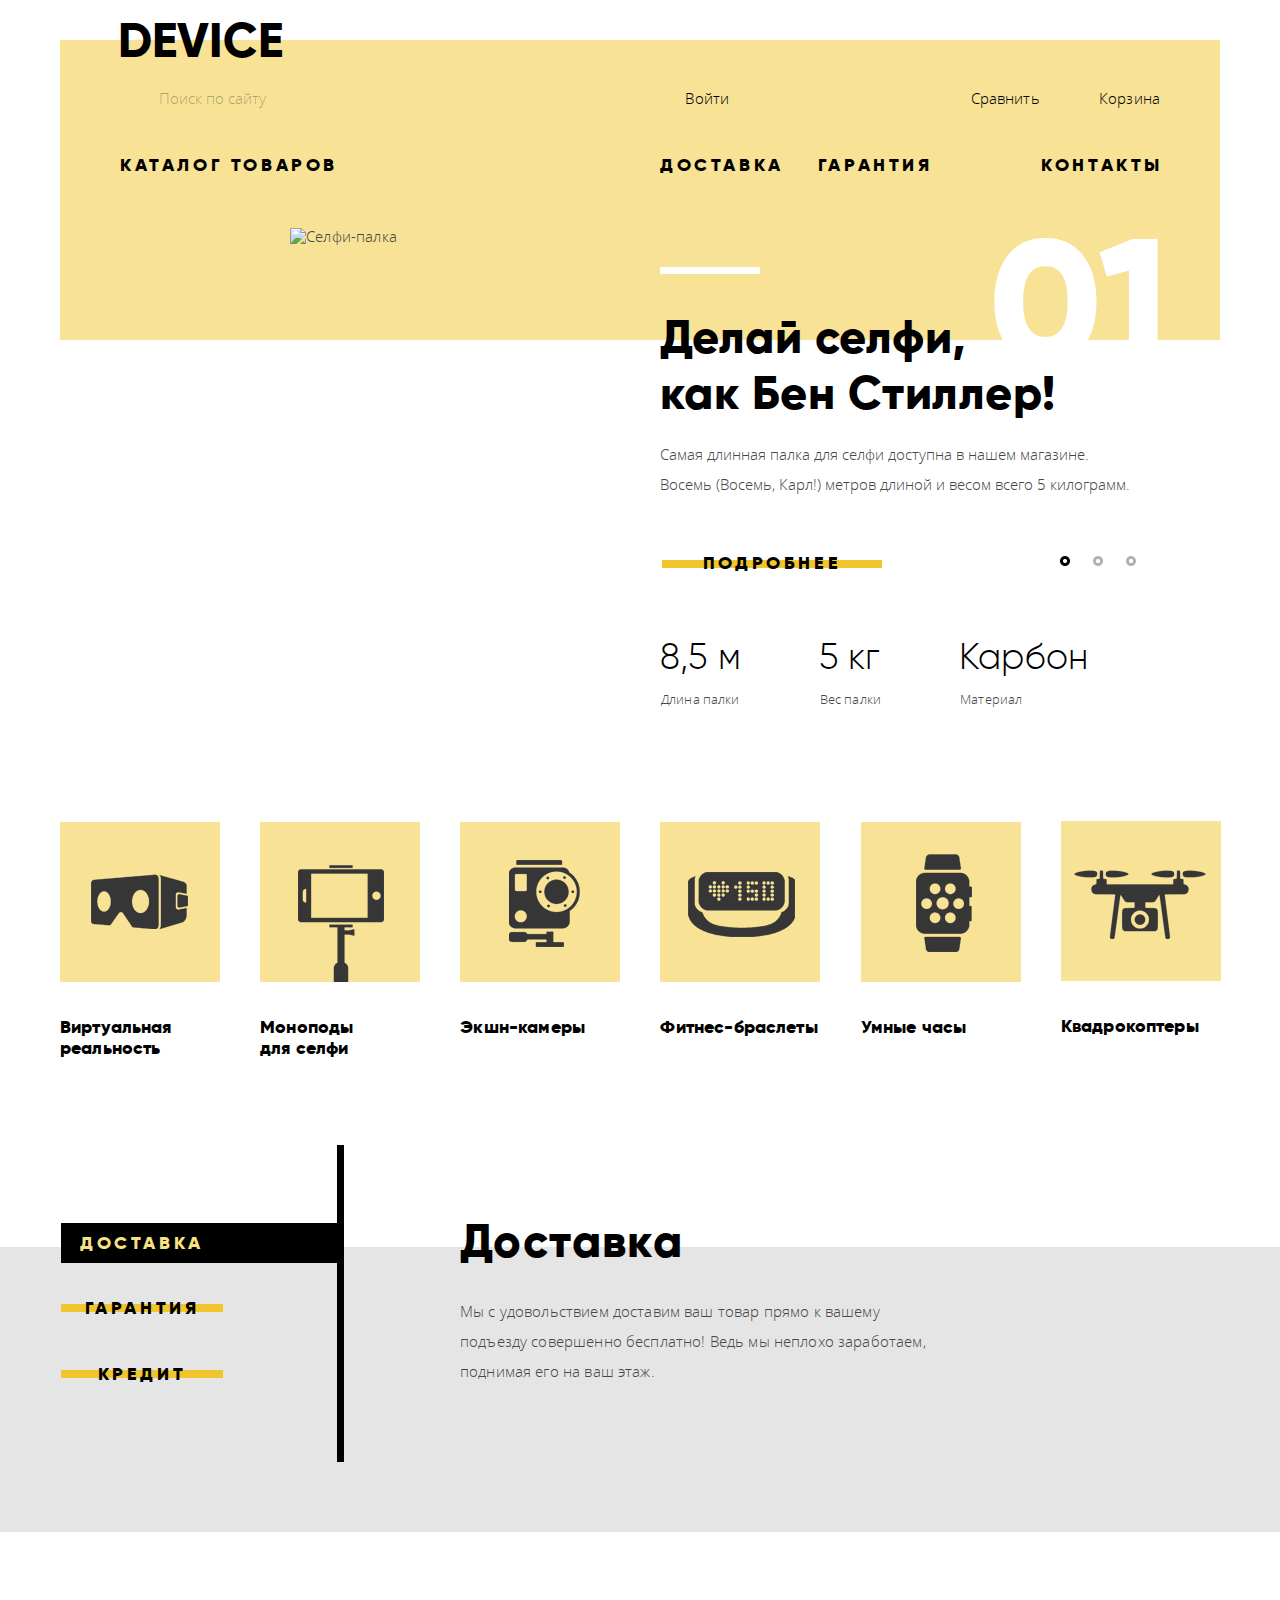
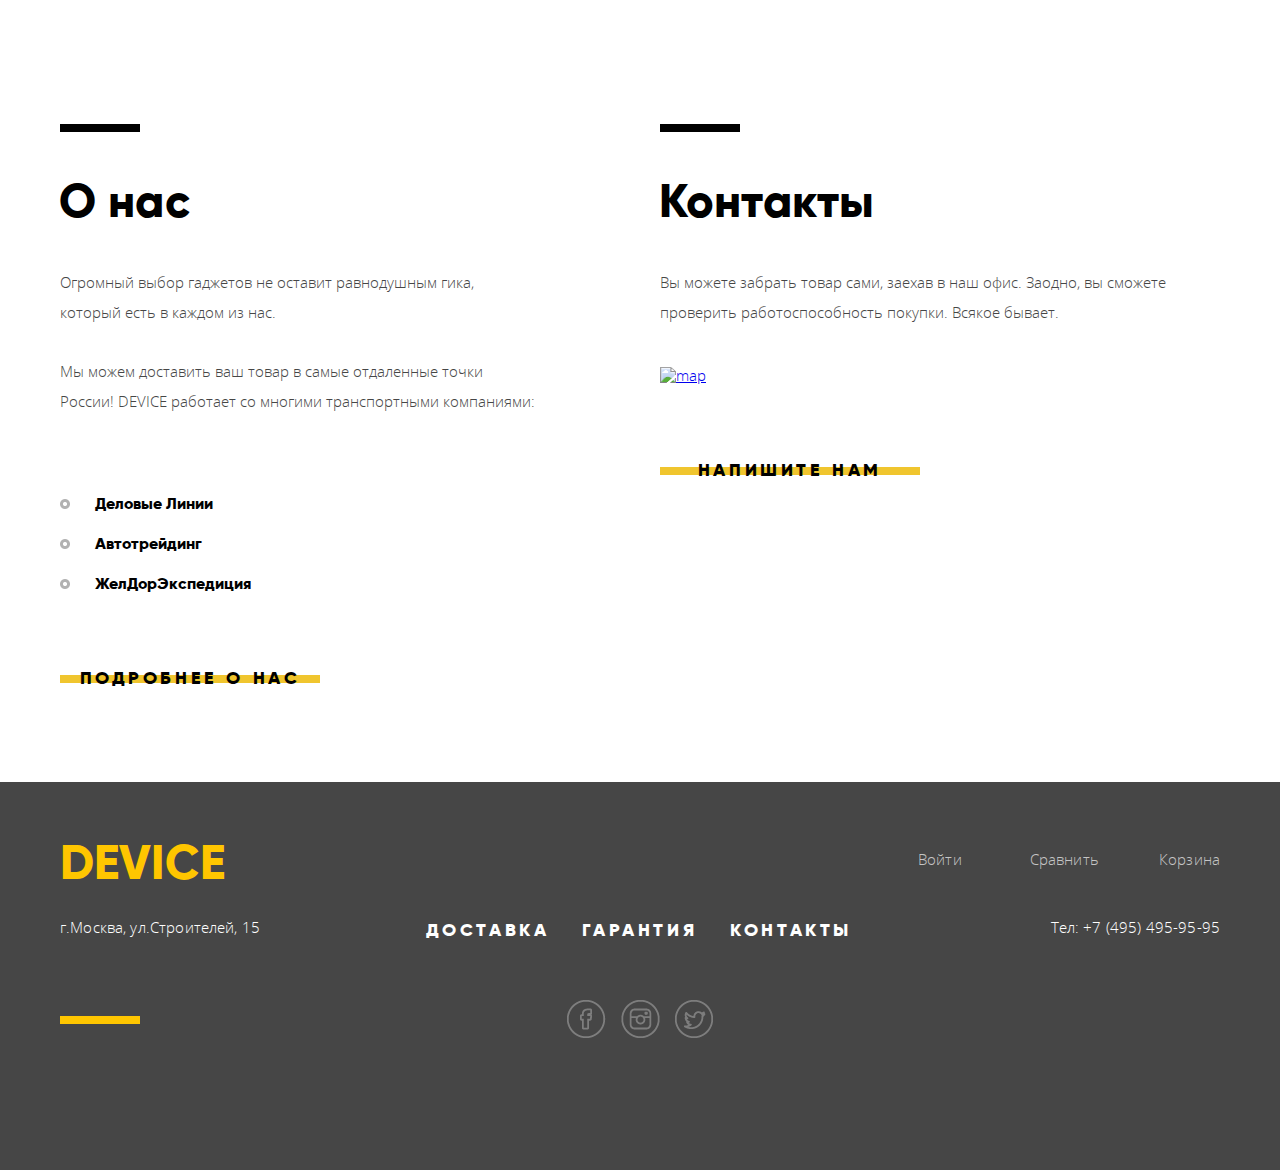
==== commit c011573d: "Д11.1 Кнопка "найти" при наведении" ====
--- a/index.html
+++ b/index.html
@@ -14,7 +14,7 @@
       <div class="header-wrapper clearfix">
         <a href="index.html" class="device-logo">Device</a>
         <div class="header-up clearfix">
-          <form class="search">
+          <form class="search" action="#">
             <input type="text" name="search-string" value="" placeholder="Поиск по сайту">
             <input class="button" type="submit" value="Найти">
           </form>
@@ -191,7 +191,7 @@
     </div>
     <div class="container">
       <div class="home-logotypes">
-        <ul class="logo clearfix">
+        <ul class="logo">
           <li><a href="#" class="dji">DJI</a></li>
           <li><a href="#" class="srgadgets">SRGadgets</a></li>
           <li><a href="#" class="gopro">GoPro</a></li>
--- a/css/style.min.css
+++ b/css/style.min.css
@@ -1 +1 @@
-.slides h2,body,html{letter-spacing:.01em}@font-face{font-family:Gilroy;src:url(../fonts/gilroylight.woff2) format('woff2'),url(../fonts/gilroylight.woff) format('woff');font-weight:300}@font-face{font-family:Gilroy;src:url(../fonts/gilroyextrabold.woff2) format('woff2'),url(../fonts/gilroyextrabold.woff) format('woff');font-weight:900}@font-face{font-family:'Open Sans';src:url(../fonts/opensanslight.woff2) format('woff2'),url(../fonts/opensanslight.woff) format('woff');font-weight:300}@font-face{font-family:'Open Sans';src:url(../fonts/opensans.woff2) format('woff2'),url(../fonts/opensans.woff) format('woff');font-weight:400}body,html{font-size:15px;font-family:"Open Sans",Arial,sans-serif;color:#464646;font-weight:300;margin:0;padding:0}.home-info h2,.home-services-description h3,.slides h2{color:#000;font-size:47px;font-family:Gilroy,Arial,sans-serif;font-weight:900}body{min-width:1200px}.container{width:1160px;padding:0 20px;margin:0 auto}.slides h2{line-height:1.2;margin:40px 0 18px;padding:42px 0 0;background:url(../img/line-white.png) left top no-repeat}.home-info-about-us h2,.home-info-contact h2{margin:-14px 0 38px -1px;line-height:1.2}.home-services-description h3{line-height:1.2;margin-top:0;margin-bottom:27px;letter-spacing:.03em}.main-navigation-list-item>a,a.slide-read-more{text-decoration:none;text-transform:uppercase;letter-spacing:.2em}.device-logo,.footer .device-logo,.header .device-logo{font-size:48px;font-family:Gilroy,Arial,sans-serif;font-weight:900}.device-logo{color:#000;line-height:1.2;text-transform:uppercase}.footer .device-logo{color:#ffc600;line-height:1.2;position:absolute;text-decoration:none}.footer a:hover{color:rgba(255,198,0,.6)}.footer a:active{color:rgba(255,198,0,.3)}.header .device-logo{margin-left:58px;text-decoration:none;color:#000;position:absolute;top:-28px;text-transform:uppercase}.header a:hover{color:rgba(0,0,0,.6)}.header a:active{color:rgba(0,0,0,.3)}.search input{margin:0;padding:0;float:left}.header-up-user-menu a,li.subnavigation-list-item a{font-size:15px;font-family:"Open Sans",Arial,sans-serif;color:#000;font-weight:300;line-height:36px;text-align:left;text-decoration:none}.main-navigation-list-item>a{font-size:18px;font-family:Gilroy,Arial,sans-serif;color:#000;font-weight:900;line-height:1.2}.slide-number{font-size:179px;font-family:Gilroy,Arial,sans-serif;color:#fff;font-weight:900;float:right;min-width:179px;min-height:132px;line-height:132px;margin:0;padding:0;position:absolute;right:50px;top:10px}.slide-features-large,a.slide-read-more{font-family:Gilroy,Arial,sans-serif;line-height:1.2}a.slide-read-more{font-size:18px;color:#000;font-weight:900;text-align:center;background-image:url(../img/line.png);background-repeat:repeat-x;background-position:0 50%;display:block;width:220px;margin-top:45px;margin-left:2px;margin-bottom:52px;padding:9px 0}a:active.slide-read-more,a:hover.slide-read-more{background-repeat:repeat}a:active.slide-read-more{color:rgba(0,0,0,.3)}.slide-features-large{font-size:36px;font-weight:300;color:#000;text-align:left}.slide-featers-small{font-size:13px;font-family:"Open Sans",Arial,sans-serif;color:#464646;line-height:20px;font-weight:300;text-align:left;display:block;margin-top:10px;margin-left:1px}.catalog-row-1 h2,.page-title{line-height:1.2;color:#000;font-weight:900}header.header{margin-top:40px;padding:0 20px}.clearfix::after{content:"";display:table;clear:both}.catalog-good,.header-up-user-menu{vertical-align:top;display:inline-block}.header-up{margin:0 auto;padding:0 60px 0 63px}.heder-up-search{width:500px;min-height:16px;padding-left:40px;float:left}.header-up-user-menu{list-style:none;float:right;margin:0;padding:0}.header-down{padding:25px 60px 50px}.title{padding:33px 0 40px 60px}.page-title{font-family:Gilroy,Arial,sans-serif;font-size:47px;letter-spacing:.01em;padding:0;margin:0 0 14px}.catalog{min-height:1263px;background:#efefef}.catalog-filter{width:330px;float:right;margin:0;padding:0}.catalog-filter-label{padding:26px 70px 26px 60px;margin:0}div.catalog-wrapper-sort-label{background:#efefef;padding:25px 0 26px 70px}.catalog-row-1 h2{font-size:16px;letter-spacing:.2em;text-transform:uppercase}h2.catalog-wrapper-sort-label{float:left;margin:0;padding:0 55px 0 0}.catalog-goods{padding:60px 0 0 70px}.catalog-good{width:360px;min-height:462px;margin:10px 35px 10px 0;position:relative}.catalog-good:hover .good-action{display:block}.catalog-good:nth-child(2n){margin-right:0}.catalog-paginator{width:760px;height:70px;display:inline-block;vertical-align:top;text-align:center;background:#ebebeb;margin:0 0 73px 70px;line-height:70px}footer.footer{background:#464646;color:#fff;padding:52px 0}.footer-up{min-height:39px;margin-bottom:20px}.footer-center,.footer-down{text-align:center;margin-bottom:63px}.footer-center{min-height:23px}.footer-down{min-height:43px}.home-carousel{min-height:501px;margin:0 0 94px;padding:0;position:relative}.slide-read-more{width:480px;min-height:20px;margin-bottom:65px;margin-right:80px;float:left}.logo li,.logo li a{width:260px;vertical-align:top}.logo li{min-height:100px;float:left;display:inline-block;list-style:none;margin-right:40px}.logo li a.dji .logo li:last-child,.logo li:last-child{margin-right:0}.logo li a{height:100px;display:block;line-height:100px;text-align:center;font-size:0;text-decoration:none}.footer-menu,.footer-menu li,.footer-social,.header-up-user-menu li{vertical-align:top;display:inline-block}.home-info-about-us{width:560px;float:left;margin:0 40px 0 0;padding:0}.home-info-contact{float:right;width:560px}footer .user-menu a{color:#fff;font-size:15px;font-family:"Open Sans",Arial,sans-serif;color:rgba(255,255,255,.702);line-height:36px;text-align:left;text-decoration:none}footer .user-menu a:hover{color:#fff}footer .user-menu a:active{color:rgba(255,255,255,.3)}.address,.tel{font-family:"Open Sans",Arial,sans-serif;font-weight:300;font-size:15px;color:#fff;line-height:30px}.footer-up .user-menu{float:right;padding:0;margin-top:7px}.user-menu li{float:left;padding:0;margin:0 37px 0 0;list-style:none}.user-menu li:last-child{margin-right:0}.user-menu li:first-child{margin-right:45px}.footer-social li{float:left;list-style:none;margin:0 15px 0 0}.footer-social li:last-child{margin-right:0}.footer-menu li{float:left;list-style:none;margin:0 33px 0 0}.catalog-wrapper-sort-order li{float:left;padding:0;margin:-4px 0 0 22px}.developer-logo,.tel{float:right}.footer-menu{margin:8px auto;padding:0;list-style:none}.address{float:left}.footer-social{padding:0 53px 0 0;margin:-12px auto;list-style:none}.catalog-wrapper{width:830px;float:left}.header-up-user-menu li{padding:0;margin:0 35px 0 0}.header-up-user-menu li.name{margin-right:27px}.header-up-user-menu li.login{width:251px}.header-up-user-menu li:last-child{margin-right:0}.main-navigation-list{list-style:none;display:block;padding:0;margin:0}.main-navigation-list-item{float:left;display:inline-block;vertical-align:top;padding:0;margin:0 34px 0 0}.main-navigation-list-item:first-child,.main-navigation-list-item:last-child{margin:0}.main-navigation-list-item:last-child{padding:0;float:right;margin-right:-3px}.main-navigation-list-item:first-child{padding:0 20px 0 0;width:520px}.subnavigation-list{display:none;position:absolute;width:1040px;padding:20px 60px 35px;left:-60px;background:#f7e296;z-index:1000;list-style:none;letter-spacing:-.2px}.header-wrapper,.main-navigation-list-item.catalog-menu,.slide-info{position:relative}.main-navigation-list-item:hover .subnavigation-list,.subnavigation-list.active{display:block}.bread-crumbs{list-style:none;display:inline-block;vertical-align:top;padding:0;margin:0}.bread-crumbs li{font-size:14px;color:rgba(0,0,0,.3);font-family:"Open Sans",Arial,sans-serif;text-align:left;font-weight:300;line-height:36px;float:left;padding:0 0 0 30px;margin:0;background:url(../img/nav-arrow.png) 15px 50% no-repeat}.bread-crumbs li a{color:inherit;text-decoration:none}.bread-crumbs li a:hover{color:rgba(0,0,0,.6)}.bread-crumbs li a:active{color:rgba(0,0,0,.1)}.bread-crumbs li:first-child{padding:0;background:0 0}.catalog-sort{float:left;width:auto;display:block}.catalog-wrapper-sort-order,.catalog-wrapper-sort-value,.home-popular-item,.pages{vertical-align:top;display:inline-block}.catalog-wrapper-sort-value{list-style:none;float:left;margin:0;padding:1px 0;color:rgba(0,0,0,.3);font-size:14px;font-family:"Open sans",Arial,sans-serif;letter-spacing:0;line-height:18px}.catalog-wrapper-sort-value a:hover{color:rgba(0,0,0,.6)}.catalog-wrapper-sort-value .active a,.catalog-wrapper-sort-value a:active{color:rgba(0,0,0,1)}.catalog-wrapper-sort-order{list-style:none;float:right;margin:0;padding:0}.catalog-wrapper-sort-value li{float:left;padding:0 30px 0 0;margin:0}.good-name-price{float:right;font-size:16px;line-height:1.2;letter-spacing:.01em;font-family:Gilroy,Arial,sans-serif;text-decoration:none;color:#464646;padding-top:0}.pages{list-style:none;margin:0;padding:0}.catalog-paginator a.prev{width:126px;float:left;padding:25px 0}.catalog-paginator a.next:hover,.catalog-paginator a.prev:hover{background-color:#d9d9d9}.catalog-paginator a.next:active,.catalog-paginator a.prev:active{background-color:#d9d9d9;color:rgba(0,0,0,.3)}.next{width:126px;padding:25px 0;float:right}.pages li{float:left;min-width:40px;text-align:center}.search{width:400px;float:left;-webkit-box-sizing:content-box;box-sizing:content-box}.header-wrapper{padding-top:40px}.home .header-wrapper{padding-bottom:113px}.catalog-filter-form{padding:28px 70px 70px 60px}.catalog-filter-form span{font-family:"Open Sans",Arial,sans-serif;font-size:14px;line-height:40px}.color,ul.bluetooth{list-style:none;padding:0}.logo{padding:0;margin:0 auto}.home-services-menu{width:279px;padding:78px 0 48px;float:left;list-style:none;border-right:#000 solid 7px;margin-left:-2px}.home-services-description{width:710px;padding:58px 48px 0 115px;float:left;list-style:none;min-height:237px}.home-popular-list{padding:0;margin:0 0 36px;list-style:none}.home-popular-item{width:160px;margin:-1px 35px 35px 1px}.home-popular-item:nth-child(6n){margin:-1px -1px 35px 0}.companies-list{margin:68px 0 55px;padding:0}ul.companies-list li{font-size:16px;font-family:Gilroy,Arial,sans-serif;color:#000;line-height:40px;letter-spacing:0;text-align:left;font-weight:900;background-image:url(../img/circle-30.png);list-style:none;padding-left:35px;background-repeat:no-repeat;background-position:0 50%}.home-info{margin:0 0 83px}.home-info-about-us p,.home-info-contact p{margin:0 0 29px;font-size:15px;font-family:"Open Sans",Arial,sans-serif;color:#464646;line-height:30px;text-align:left;letter-spacing:0}.home-info-map{margin:40px 0 67px}.home-services-menu li{width:150px;padding:0 120px 20px 0;text-align:center;margin-left:3px}.home-services-menu li:first-child{padding-bottom:25px}.home-services-menu li:last-child{margin-top:6px}.home-services-description li{padding:0 240px 0 0;display:none;background-repeat:no-repeat}.home-services-description li.delivery{margin-left:1px;padding-top:10px;background-image:url(../img/delivery.png);background-position:558px 26px}.home-services-description li.warranty{padding-top:10px;background-image:url(../img/warranty.png);background-position:543px 0;min-height:200px}.home-services-description li.credit{padding-top:10px;padding-right:276px;margin-left:1px;background-image:url(../img/credit.png);background-position:534px 0}.home-services-description li.active{display:block}.home-popular-item a{font-size:18px;font-family:Gilroy,Arial,sans-serif;color:#000;font-weight:900;line-height:1.2;text-decoration:none}.homecarousel li{min-height:486px}.slides{list-style:none;margin:-113px 0 0;padding:0}.slides p{font-size:15px;font-family:"Open Sans",Arial,sans-serif;color:#464646;text-align:left;font-weight:300;letter-spacing:0;line-height:2;margin:0;padding:0}.slide-features li{list-style:none;display:inline-block;vertical-align:top;float:left;margin-right:78px}.slide-features li.slide-3-feature-1{margin-right:45px}.slide-features li:last-child{margin-right:0}.slider-indicators{position:absolute;right:66px;bottom:153px;padding:0;margin:0}.slider-indicators li{display:block;padding:0;margin:0;float:left;width:33px}.catalog-column-1{float:left;background:#efefef}.catalog-row-1 .catalog-column-1{background:#dcdcdc}.catalog-column-2{float:left}.slides .slide{display:none;min-height:501px}.slide.active{display:block}.catalog-row-2 .catalog-column-2{background:#FFF}.search input.button{display:none}.search input[name=search-string]{font-weight:300;line-height:2.4;border:0;margin:-6px 0 6px;height:48px;width:269px;color:rgba(0,0,0,.3);padding:0 0 0 36px;box-sizing:content-box;background:url(../img/search.png) left center no-repeat;border-bottom:2px solid transparent}.search input[name=search-string]:focus~input.button,.search input[name=search-string],.search.focus input.button{font-size:15px;font-family:"Open Sans",Arial,sans-serif;-webkit-box-sizing:content-box}.search input[name=search-string]::-webkit-input-placeholder{color:rgba(0,0,0,.3)}.search input[name=search-string]::-moz-placeholder{color:rgba(0,0,0,.3)}.search input[name=search-string]::-ms-placeholder{color:rgba(0,0,0,.3)}.search input[name=search-string]::placeholder{color:rgba(0,0,0,.3)}.search input[name=search-string]:hover,.search input[name=search-string]:hover::placeholder{color:rgba(0,0,0,.6)}.search input[name=search-string]:hover::-webkit-input-placeholder{color:rgba(0,0,0,.6)}.search input[name=search-string]:hover::-moz-placeholder{color:rgba(0,0,0,.6)}.search input[name=search-string]:hover::-ms-placeholder{color:rgba(0,0,0,.6)}.search input[name=search-string]:focus{color:rgba(0,0,0,1);border-bottom:2px solid #000;outline:0}.search input[name=search-string]:focus~input.button,.search.focus input.button{padding:0;margin:-6px 0 0;display:inline-block;vertical-align:top;width:85px;height:46px;border:2px solid #000;color:#000;line-height:36px;text-align:center;cursor:pointer;box-sizing:content-box;background:0 0}.search input[name=search-string]:focus~input.button:hover{background:#000;color:#fff}.search input[name=search-string]:focus~input.button:active{background:#000;color:rgba(255,255,255,.3)}.home-popular-item a .icon-bg{background-color:rgba(240,197,46,.5);display:block;margin-bottom:35px}.home-popular-item a:active .icon-bg,.home-popular-item a:hover .icon-bg{background-color:rgba(240,197,46,1)}.home-popular-item a .icon{background-image:url(../img/poppular.png);background-position:0 0;width:160px;height:160px;display:block}.home-popular-item a:active .icon{opacity:.3}.home-popular-item a .icon.ico1{background-position:0 0}.home-popular-item a .icon.ico2{background-position:-200px 0}.home-popular-item a .icon.ico3{background-position:-400px 0}.home-popular-item a .icon.ico4{background-position:-600px 0}.home-popular-item a .icon.ico5{background-position:-800px 0}.home-popular-item a .icon.ico6{background-position:-1000px 0}.home-logotypes img{background-blend-mode:overlay;opacity:.2}.logo li a.srgadgets{background:url(../img/logo-2-black.png);opacity:.2}.logo li a.srgadgets:hover{background:url(../img/logo-2-color.png);opacity:1}.logo li a.gopro{background:url(../img/logo-3-black.png);opacity:.2}.logo li a.gopro:hover{background:url(../img/logo-3-color.png);opacity:1}.logo li a.vive{background:url(../img/logo-4-black.png);opacity:.2}.logo li a.vive:hover{background:url(../img/logo-4-color.png);opacity:1}.logo li a.dji{background:url(../img/logo-1-black.png);opacity:.2}.logo li a.dji:hover{background:url(../img/logo-1-color.png);opacity:1}.footer-center .footer-menu a{font-size:18px;font-family:Gilroy,Arial,sans-serif;color:#fff;font-weight:900;line-height:1.2;letter-spacing:.2em;text-align:left;text-decoration:none;text-transform:uppercase}.footer-center .footer-menu a:hover{color:rgba(255,255,255,.6)}.footer-center .footer-menu a:active{color:rgba(255,255,255,.3)}.footer-down a.developer-logo{text-decoration:none;font-size:0;vertical-align:top;background-image:url(../img/htmlacademy.png);background-repeat:no-repeat;width:27px;height:36px;margin-top:-10px}.footer-down a.developer-logo:hover{opacity:.6}.footer-down a.developer-logo:active{opacity:.3}.footer-social a{text-decoration:none;font-size:0;vertical-align:top;background-image:url(../img/social.png);width:39px;height:38px;display:block;opacity:.3}.home-info-read-more,.home-services-menu li a{text-align:center;text-decoration:none;font-size:18px;display:block}.footer-social a:hover{opacity:.6}.footer-social a:active{opacity:.1}.footer-social a.instagram{background-position:-54px 0}.footer-social a.twiter{background-position:-109px 0}.home-services-menu li a{font-family:Gilroy,Arial,sans-serif;color:#000;font-weight:900;text-transform:uppercase;letter-spacing:.2em;background-image:url(../img/line.png);background-repeat:repeat-x;background-position:0 50%;line-height:40px;width:162px;height:40px}.good-action-cart,.home-info-read-more{text-transform:uppercase;font-weight:900;line-height:1.2;letter-spacing:.2em;font-family:Gilroy,Arial,sans-serif}.home-services-menu li a:hover{background-repeat:repeat}.home-services-menu li a:active,.home-services-menu li.active a{color:#f7e184;background:#000;padding-right:120px;margin:0}.home-info-read-more{color:#000;background-image:url(../img/line.png);background-repeat:repeat-x;background-position:0 50%;width:260px;padding:9px 0}.home-info-read-more:hover{background-repeat:repeat}.home-info-read-more:active{background-repeat:repeat;color:rgba(0,0,0,.3)}.home-popular-item a:active .text{opacity:.3}.user-menu a .action-icon{width:13px;height:12px;display:inline-block;vertical-align:baseline;margin-right:10px;color:#ffc600;opacity:.6;background-repeat:no-repeat;background-position:center}.user-menu a:hover .action-icon{opacity:1}.user-menu a:active .action-icon{opacity:.3}.login .action-icon,.logout .action-icon{background-image:url(../img/user.png)}.compare .action-icon{background-image:url(../img/compare.png)}.cart .action-icon{background-image:url(../img/cart.png)}.yellow-line{float:left;background:#ffc600;width:80px;height:8px;margin-top:4px}.black-line{background:#000;width:80px;height:8px;margin-top:92px;margin-bottom:55px}.grey-bg{background:linear-gradient(0deg,#e5e5e5 285px,#fff 250px);min-height:402px}.home-services{padding-bottom:51px;margin-bottom:94px}.slide-features{float:left;width:460px;margin:0;padding:0}.login .black-icon,.name .black-icon{background-image:url(../img/user_black.png)}.logout a{color:rgba(0,0,0,.3);margin-right:23px}.header-up-user-menu .black-icon{width:13px;height:12px;display:inline-block;vertical-align:baseline;margin-right:7px;color:#000;opacity:1;background-repeat:no-repeat;background-position:center}.login .black-icon{margin-right:12px}.header-up-user-menu a:hover .black-icon{opacity:.6}.header-up-user-menu a:active .black-icon{opacity:.3}.compare .black-icon{background-image:url(../img/compare_black.png)}.cart .black-icon{background-image:url(../img/cart_black.png)}.slide-info{float:left;width:520px;margin-left:20px}.slider-indicators li button{width:20px;height:20px;background:url(../img/circle.png) 50% 50% no-repeat;opacity:.3;padding:0;margin:0;border:none;cursor:pointer}.slider-indicators li button:hover{opacity:.4}.slider-indicators li button:active,.slider-indicators li.active button{opacity:1}.slide-img{float:left;width:580px;text-align:center;margin:0;padding:0}.main-navigation-list-item.catalog-menu>a{padding-right:28px;background:url(../img/plus.png) 100% 50% no-repeat}.main-navigation-list-item.catalog-menu>a:hover{opacity:.6}.main-navigation-list-item.catalog-menu a:active{opacity:.3}.subnavigation-list-category{float:left;margin:0 59px 0 0;padding:0}.subnavigation-list-category ul{list-style:none;padding:0;margin:0}.subnavigation-list-category:last-child{margin:0 0 0 17px}.subnavigation-list-category a:hover{color:rgba(0,0,0,.6)}.catalog-wrapper-sort-order button{font-size:0;border:none;width:20px;height:18px;background:url(../img/sort-up.png) 50% 50% no-repeat;opacity:.2;cursor:pointer;padding:0;margin:0}.catalog-wrapper-sort-order button.desc{background:url(../img/sort-down.png) 50% 50% no-repeat}.catalog-wrapper-sort-order button:hover{opacity:.4}.catalog-wrapper-sort-order .active button,.catalog-wrapper-sort-order button:active{opacity:1}.good-action{position:absolute;top:0;left:0;width:360px;height:380px;background:rgba(238,238,238,.7);text-align:center;display:none}.good-action a{display:block;text-decoration:none}.good-action-cart{width:170px;margin:174px auto 16px;padding:15px;background-image:url(../img/line.png);background-repeat:repeat-x;background-position:center;font-size:18px;color:#000}.good-action-cart:active,.good-action-cart:hover{background-repeat:repeat}.good-action-cart:active{color:rgba(0,0,0,.3)}.good-action-compare{font-family:"Open Sans",Arial,sans-serif;font-size:13px;line-height:36px;color:rgba(0,0,0,.5);margin:0 auto}.good-action-compare:hover{color:rgba(0,0,0,1)}.good-action-compare:active{color:rgba(0,0,0,.2)}.good-name-link{font-size:18px;font-family:Gilroy,Arial,sans-serif;font-weight:900;line-height:1.2;text-decoration:none;color:#000}.catalog-wrapper-sort-value a{font-family:"Open Sans",Arial,sans-serif;font-size:14px;color:rgba(0,0,0,.3);line-height:18px;letter-spacing:0;text-decoration:none}.catalog-paginator a,.filter-label-with-border,.pages .active{font-weight:900;font-family:Gilroy,Arial,sans-serif;line-height:1.2}.catalog-paginator a,.pages .active{font-size:16px;letter-spacing:.2em;color:rgba(0,0,0,1);text-decoration:none;text-transform:uppercase}.pages a{color:rgba(0,0,0,.3)}.filter-label-with-border{font-size:18px;color:#000;text-transform:none;border-top:2px solid #000;padding:12px 0 29px;margin:40px 0 0}.filter-ul{margin:-10px;padding:0;list-style:none}.filter-ul li{padding:0 10px;margin:0 auto}.filter-ul label{font-family:"Open Sans",Arial,sans-serif;font-size:14px;line-height:40px;letter-spacing:.01em}.catalog-filter-form input[type=submit],.good-name h3,.price-range-label,.write-us-form label,.write-us-form-button{font-family:Gilroy,Arial,sans-serif}.filter-ul input[type=radio]{display:none}.filter-ul input[type=radio]+span{padding:5px;border:2px solid #c6c6c6;display:inline-block;vertical-align:baseline;border-radius:11px;margin:0 18px -4px 0;cursor:pointer}.filter-ul input[type=radio]+span>span{width:5px;height:5px;display:block;border:2px solid transparent;border-radius:5px}.filter-ul input[type=radio]+span:hover{border-color:#bcbcbc}.filter-ul input[type=radio]+span:active{border-color:#acacac}.filter-ul input[type=radio]+span:active>span,.filter-ul input[type=radio]:checked+span>span{border:2px solid rgba(0,0,0,1)}.filter-ul input[type=radio]:checked+span:active>span{border:2px solid transparent}.filter-ul input[type=checkbox]{display:none}.filter-ul input[type=checkbox]~label>span{padding:5px;background:#dbdbdb;display:inline-block;vertical-align:baseline;margin:0 17px -5px 0;cursor:pointer}.filter-ul input[type=checkbox]~label>span>span{width:9px;height:9px;display:block}.filter-ul input[type=checkbox]:checked~label>span{background:#c4c4c4}.filter-ul input[type=checkbox]~label>span:hover{background:#cecece}.filter-ul input[type=checkbox]:checked~label>span>span,.filter-ul input[type=checkbox]~label>span:active>span{background:url(../img/tick.png) 50% 50% no-repeat}.filter-ul input[type=checkbox]:checked~label>span:active>span{background:0 0}.catalog-filter-form input[type=submit],.write-us-form-button{width:200px;padding:15px;background:url(../img/line.png) center repeat-x;font-size:18px;line-height:1.2;letter-spacing:.2em;font-weight:900;text-transform:uppercase;color:#000;margin-top:31px;border:none;cursor:pointer;outline:0}.catalog-filter-form input[type=submit]:hover,.write-us-form-button:hover{background-repeat:repeat}.catalog-filter-form input[type=submit]:active,.write-us-form-button:active{background-repeat:repeat;color:rgba(0,0,0,.3)}.search.focus{border-bottom:1px solid #000}.catalog-row-2{background:-webkit-gradient(linear,left top,right top,color-stop(50%,#efefef),color-stop(50%,#fff));background:linear-gradient(90deg,#efefef 50%,#fff 50%)}.catalog-row-1{background:-webkit-gradient(linear,left top,right top,color-stop(50%,#dcdcdc),color-stop(50%,#efefef));background:linear-gradient(90deg,#dcdcdc 50%,#efefef 50%)}.header-background{background:#f7e296;width:1160px;padding:0}.good-name h3{padding:0;margin:0;line-height:1.2;font-size:18px;float:left;width:260px}.price-range-background{background:#dbdbdb;height:2px;margin:6px 0 67px}.price-range{background:#91c92f;height:2px;width:62%;position:relative}.price-range-pointer{height:10px;width:10px;background:#eee;border:2px solid #000;border-radius:10px;top:-5px;position:absolute;cursor:pointer}.price-range-pointer.min{left:0}.price-range-pointer.max{right:0}.price-range-pointer:active{background:#91c92f;border-color:#fff;-webkit-box-shadow:0 5px 5px rgba(0,0,0,.75);box-shadow:0 5px 5px rgba(0,0,0,.75)}.price-range-label{position:absolute;top:12px;font-size:14px;line-height:22.27px;letter-spacing:0;font-weight:300;width:60px;color:rgba(0,0,0,.2);margin:0;padding:0}.price-range-label.max{left:-25px}.catalog-good.new::after{content:"NEW";position:absolute;top:27px;right:26px;color:rgba(0,0,0,.2);border:2px solid rgba(0,0,0,.1);width:56px;text-align:center;border-radius:56px;font-size:14px;line-height:1.2;font-weight:900;letter-spacing:.05em;padding:20px 0}@-webkit-keyframes bounce{0%{-webkit-transform:translateY(-2000px);transform:translateY(-2000px)}70%{-webkit-transform:translateY(30px);transform:translateY(30px)}90%{-webkit-transform:translateY(-10px);transform:translateY(-10px)}100%{-webkit-transform:translateY(0);transform:translateY(0)}}@keyframes bounce{0%{-webkit-transform:translateY(-2000px);transform:translateY(-2000px)}70%{-webkit-transform:translateY(30px);transform:translateY(30px)}90%{-webkit-transform:translateY(-10px);transform:translateY(-10px)}100%{-webkit-transform:translateY(0);transform:translateY(0)}}@-webkit-keyframes shake{0%,100%{-webkit-transform:translateX(0);transform:translateX(0)}10%,30%,50%,70%,90%{-webkit-transform:translateX(-10px);transform:translateX(-10px)}20%,40%,60%,80%{-webkit-transform:translateX(10px);transform:translateX(10px)}}@keyframes shake{0%,100%{-webkit-transform:translateX(0);transform:translateX(0)}10%,30%,50%,70%,90%{-webkit-transform:translateX(-10px);transform:translateX(-10px)}20%,40%,60%,80%{-webkit-transform:translateX(10px);transform:translateX(10px)}}.popup{display:none;width:960px;position:absolute;z-index:10000;min-height:500px;left:50%;top:50%;margin-left:-480px;margin-top:-250px;background:#fff;-webkit-box-shadow:0 10px 20px rgba(0,0,0,.2);box-shadow:0 10px 20px rgba(0,0,0,.2)}.popup.map{margin-top:-280px;background:url(../img/map-big.png) 50% 50% no-repeat}.popup-overlay{position:fixed;overflow:auto;left:0;top:0;width:100%;height:100%;display:none}.popup-overlay.active{display:block}.popup-close{width:54.6px;height:54.6px;background:url(../img/modal-close.png) 50% 50% no-repeat rgba(240,197,46,.5);font-size:0;position:absolute;right:22px;top:22px;border:none;border-radius:54px;cursor:pointer;outline:0}.popup-close:hover{outline:0;background:url(../img/modal-close.png) 50% 50% no-repeat rgba(240,197,46,1)}.popup-close:focus{background-image:none}.popup-close:focus::after{content:"";display:block;width:100%;height:100%;opacity:.3;background:url(../img/modal-close.png) 50% 50% no-repeat}.popup.active{display:block;-webkit-animation:bounce .6s;animation:bounce .6s}.popup.error{-webkit-animation:shake .6s;animation:shake .6s}.write-us-form{margin:72px}.write-us-form label{display:block;font-size:18px;line-height:18px;font-weight:900;letter-spacing:0;color:#000;margin-bottom:11px;padding:20px 0 0 29px;margin-top:7px}.write-us-form input[type=email],.write-us-form input[type=text],.write-us-form textarea{font-family:"Open Sans",Arial,sans-serif;font-size:14px;line-height:18px;font-weight:900;color:rgba(70,70,70,.4);background-color:rgba(229,229,229,.5);border:none;margin-bottom:10px;margin-left:27px;padding:14px 22px;width:316px}.write-us-form textarea{width:716px;height:123px;margin-bottom:7px}.write-us-form input[type=email]:hover,.write-us-form input[type=text]:hover,.write-us-form textarea:hover{background-color:rgba(229,229,229,.8)}.write-us-form input[type=email]:focus,.write-us-form input[type=text]:focus,.write-us-form textarea:focus{background-color:#fff;color:rgba(70,70,70,1);outline:0;-webkit-box-shadow:inset 0 0 0 3px rgba(240,197,46,.5);box-shadow:inset 0 0 0 3px rgba(240,197,46,.5)}.write-us-form input[type=email].error,.write-us-form input[type=email]:invalid,.write-us-form input[type=text].error,.write-us-form textarea.error{background-color:rgba(237,181,181,.5)}.write-us-form-col{width:50%;float:left}.write-us-form-col.col2{margin-left:-10px}.write-us-form-button{margin-left:25px}.good-name{margin-top:30px;margin-bottom:30px}.filter-ul.bluetooth li{padding:3px 8px 1px 7px}.map iframe{border:0}.home-services-description p{font-family:Gilroy,Arial,sans-serif;font-weight:300;font-size:15px;line-height:30px;letter-spacing:.01em}.slide-img-1{margin-right:13px;margin-top:1px}.slide-img-2{margin-top:13px}.slide-img-3{margin-top:10px}+.slides h2,body,html{letter-spacing:.01em}@font-face{font-family:Gilroy;src:url(../fonts/gilroylight.woff2) format('woff2'),url(../fonts/gilroylight.woff) format('woff');font-weight:300}@font-face{font-family:Gilroy;src:url(../fonts/gilroyextrabold.woff2) format('woff2'),url(../fonts/gilroyextrabold.woff) format('woff');font-weight:900}@font-face{font-family:'Open Sans';src:url(../fonts/opensanslight.woff2) format('woff2'),url(../fonts/opensanslight.woff) format('woff');font-weight:300}@font-face{font-family:'Open Sans';src:url(../fonts/opensans.woff2) format('woff2'),url(../fonts/opensans.woff) format('woff');font-weight:400}body,html{font-size:15px;font-family:"Open Sans",Arial,sans-serif;color:#464646;font-weight:300;margin:0;padding:0}.home-info h2,.home-services-description h3,.slides h2{color:#000;font-size:47px;font-family:Gilroy,Arial,sans-serif;font-weight:900}body{min-width:1200px}.container{width:1160px;padding:0 20px;margin:0 auto}.slides h2{line-height:1.2;margin:40px 0 18px;padding:42px 0 0;background:url(../img/line-white.png) left top no-repeat}.home-info-about-us h2,.home-info-contact h2{margin:-14px 0 38px -1px;line-height:1.2}.home-services-description h3{line-height:1.2;margin-top:0;margin-bottom:27px;letter-spacing:.03em}.main-navigation-list-item>a,a.slide-read-more{text-decoration:none;text-transform:uppercase;letter-spacing:.2em}.device-logo,.footer .device-logo,.header .device-logo{font-size:48px;font-family:Gilroy,Arial,sans-serif;font-weight:900}.device-logo{color:#000;line-height:1.2;text-transform:uppercase}.footer .device-logo{color:#ffc600;line-height:1.2;position:absolute;text-decoration:none}.footer a:hover{color:rgba(255,198,0,.6)}.footer a:active{color:rgba(255,198,0,.3)}.header .device-logo{margin-left:58px;text-decoration:none;color:#000;position:absolute;top:-28px;text-transform:uppercase}.header a:hover{color:rgba(0,0,0,.6)}.header a:active{color:rgba(0,0,0,.3)}.search input{margin:0;padding:0;float:left}.header-up-user-menu a,li.subnavigation-list-item a{font-size:15px;font-family:"Open Sans",Arial,sans-serif;color:#000;font-weight:300;line-height:36px;text-align:left;text-decoration:none}.main-navigation-list-item>a{font-size:18px;font-family:Gilroy,Arial,sans-serif;color:#000;font-weight:900;line-height:1.2}.slide-number{font-size:179px;font-family:Gilroy,Arial,sans-serif;color:#fff;font-weight:900;float:right;min-width:179px;min-height:132px;line-height:132px;margin:0;padding:0;position:absolute;right:50px;top:10px}.slide-features-large,a.slide-read-more{font-family:Gilroy,Arial,sans-serif;line-height:1.2}a.slide-read-more{font-size:18px;color:#000;font-weight:900;text-align:center;background-image:url(../img/line.png);background-repeat:repeat-x;background-position:0 50%;display:block;width:220px;margin-top:45px;margin-left:2px;margin-bottom:52px;padding:9px 0}a:active.slide-read-more,a:hover.slide-read-more{background-repeat:repeat}a:active.slide-read-more{color:rgba(0,0,0,.3)}.slide-features-large{font-size:36px;font-weight:300;color:#000;text-align:left}.slide-featers-small{font-size:13px;font-family:"Open Sans",Arial,sans-serif;color:#464646;line-height:20px;font-weight:300;text-align:left;display:block;margin-top:10px;margin-left:1px}.catalog-row-1 h2,.page-title{font-family:Gilroy,Arial,sans-serif;line-height:1.2;color:#000;font-weight:900}header.header{margin-top:40px;padding:0 20px}.clearfix::after{content:"";display:table;clear:both}.catalog-good,.header-up-user-menu{vertical-align:top;display:inline-block}.header-up{margin:0 auto;padding:0 60px 0 63px}.heder-up-search{width:500px;min-height:16px;padding-left:40px;float:left}.header-up-user-menu{list-style:none;float:right;margin:0;padding:0}.header-down{padding:25px 60px 50px}.title{padding:33px 0 40px 60px}.page-title{font-size:47px;letter-spacing:.01em;padding:0;margin:0 0 14px}.catalog{min-height:1263px;background:#efefef}.catalog-filter{width:330px;float:right;margin:0;padding:0}.catalog-filter-label{padding:26px 70px 26px 60px;margin:0}div.catalog-wrapper-sort-label{background:#efefef;padding:25px 0 26px 70px}.catalog-row-1 h2{font-size:16px;letter-spacing:.2em;text-transform:uppercase}h2.catalog-wrapper-sort-label{float:left;margin:0;padding:0 55px 0 0}.catalog-goods{padding:60px 0 0 70px;font-size:0}.catalog-good{width:360px;min-height:462px;margin:10px 39px 10px 0;position:relative}.catalog-good:hover .good-action{display:block}.catalog-good:nth-child(2n){margin-right:0}.catalog-paginator{width:760px;height:70px;display:inline-block;vertical-align:top;text-align:center;background:#ebebeb;margin:0 0 73px 70px;line-height:70px}footer.footer{background:#464646;color:#fff;padding:52px 0}.footer-up{min-height:39px;margin-bottom:20px}.footer-center,.footer-down{text-align:center;margin-bottom:63px}.footer-center{min-height:23px}.footer-down{min-height:43px}.home-carousel{min-height:501px;margin:0 0 94px;padding:0;position:relative}.slide-read-more{width:480px;min-height:20px;margin-bottom:65px;margin-right:80px;float:left}.logo li,.logo li a{width:260px;vertical-align:top}.logo li{min-height:100px;margin-right:39px;display:inline-block;list-style:none}.logo li:nth-child(4n){margin-right:0}.logo li a{height:100px;display:block;line-height:100px;text-align:center;font-size:0;text-decoration:none}.footer-menu,.footer-menu li,.footer-social,.header-up-user-menu li{vertical-align:top;display:inline-block}.home-info-about-us{width:560px;float:left;margin:0 40px 0 0;padding:0}.home-info-contact{float:right;width:560px}footer .user-menu a{color:#fff;font-size:15px;font-family:"Open Sans",Arial,sans-serif;color:rgba(255,255,255,.702);line-height:36px;text-align:left;text-decoration:none}footer .user-menu a:hover{color:#fff}footer .user-menu a:active{color:rgba(255,255,255,.3)}.address,.tel{font-family:"Open Sans",Arial,sans-serif;font-weight:300;font-size:15px;color:#fff;line-height:30px}.footer-up .user-menu{float:right;padding:0;margin-top:7px}.user-menu li{float:left;padding:0;margin:0 37px 0 0;list-style:none}.user-menu li:last-child{margin-right:0}.user-menu li:first-child{margin-right:45px}.footer-social li{float:left;list-style:none;margin:0 15px 0 0}.footer-social li:last-child{margin-right:0}.footer-menu li{float:left;list-style:none;margin:0 33px 0 0}.catalog-wrapper-sort-order li{float:left;padding:0;margin:-4px 0 0 22px}.developer-logo,.tel{float:right}.footer-menu{margin:8px auto;padding:0;list-style:none}.address{float:left}.footer-social{padding:0 53px 0 0;margin:-12px auto;list-style:none}.catalog-wrapper{width:830px;float:left}.header-up-user-menu li{padding:0;margin:0 35px 0 0}.header-up-user-menu li.name{margin-right:27px}.header-up-user-menu li.login{width:251px}.header-up-user-menu li:last-child{margin-right:0}.main-navigation-list{list-style:none;display:block;padding:0;margin:0}.main-navigation-list-item{float:left;display:inline-block;vertical-align:top;padding:0;margin:0 34px 0 0}.main-navigation-list-item:first-child,.main-navigation-list-item:last-child{margin:0}.main-navigation-list-item:last-child{padding:0;float:right;margin-right:-3px}.main-navigation-list-item:first-child{padding:0 20px 0 0;width:520px}.subnavigation-list{display:none;position:absolute;width:1040px;padding:20px 60px 35px;left:-60px;background:#f7e296;z-index:1000;list-style:none;letter-spacing:-.2px}.main-navigation-list-item:hover .subnavigation-list,.subnavigation-list.active{display:block}.bread-crumbs{list-style:none;display:inline-block;vertical-align:top;padding:0;margin:0}.bread-crumbs li{font-size:14px;color:rgba(0,0,0,.3);font-family:"Open Sans",Arial,sans-serif;text-align:left;font-weight:300;line-height:36px;float:left;padding:0 0 0 30px;margin:0;background:url(../img/nav-arrow.png) 15px 50% no-repeat}.bread-crumbs li a{color:inherit;text-decoration:none}.bread-crumbs li a:hover{color:rgba(0,0,0,.6)}.bread-crumbs li a:active{color:rgba(0,0,0,.1)}.bread-crumbs li:first-child{padding:0;background:0 0}.catalog-sort{float:left;width:auto;display:block}.catalog-wrapper-sort-order,.catalog-wrapper-sort-value,.home-popular-item,.pages{vertical-align:top;display:inline-block}.catalog-wrapper-sort-value{list-style:none;float:left;margin:0;padding:1px 0;color:rgba(0,0,0,.3);font-size:14px;font-family:"Open sans",Arial,sans-serif;letter-spacing:0;line-height:18px}.catalog-wrapper-sort-value a:hover{color:rgba(0,0,0,.6)}.catalog-wrapper-sort-value .active a,.catalog-wrapper-sort-value a:active{color:rgba(0,0,0,1)}.catalog-wrapper-sort-order{list-style:none;float:right;margin:0;padding:0}.catalog-wrapper-sort-value li{float:left;padding:0 30px 0 0;margin:0}.good-name-price{float:right;font-size:16px;line-height:1.2;letter-spacing:.01em;font-family:Gilroy,Arial,sans-serif;text-decoration:none;color:#464646;padding-top:0}.pages{list-style:none;margin:0;padding:0}.catalog-paginator a.prev{width:126px;float:left;padding:25px 0}.catalog-paginator a.next:hover,.catalog-paginator a.prev:hover{background-color:#d9d9d9}.catalog-paginator a.next:active,.catalog-paginator a.prev:active{background-color:#d9d9d9;color:rgba(0,0,0,.3)}.next{width:126px;padding:25px 0;float:right}.pages li{float:left;min-width:40px;text-align:center}.search{width:400px;float:left;-webkit-box-sizing:content-box;box-sizing:content-box}.header-wrapper{position:relative;padding-top:40px}.home .header-wrapper{padding-bottom:113px}.catalog-filter-form{padding:28px 70px 70px 60px}.catalog-filter-form span{font-family:"Open Sans",Arial,sans-serif;font-size:14px;line-height:40px}.color,ul.bluetooth{list-style:none;padding:0}.logo{padding:0;margin:0 auto;font-size:0}.home-services-menu{width:279px;padding:78px 0 48px;float:left;list-style:none;border-right:#000 solid 7px;margin-left:-2px}.home-services-description{width:710px;padding:58px 48px 0 115px;float:left;list-style:none;min-height:237px}.home-popular-list{padding:0;margin:0 0 35px;list-style:none;font-size:0}.home-popular-item{width:160px;margin:0 40px 35px 0}.home-popular-item:nth-child(6n){margin:-1px -1px 35px 0}.companies-list{margin:68px 0 55px;padding:0}ul.companies-list li{font-size:16px;font-family:Gilroy,Arial,sans-serif;color:#000;line-height:40px;letter-spacing:0;text-align:left;font-weight:900;background-image:url(../img/circle-30.png);list-style:none;padding-left:35px;background-repeat:no-repeat;background-position:0 50%}.home-info{margin:0 0 83px}.home-info-about-us p,.home-info-contact p{margin:0 0 29px;font-size:15px;font-family:"Open Sans",Arial,sans-serif;color:#464646;line-height:30px;text-align:left;letter-spacing:0}.home-info-map{margin:40px 0 67px}.home-services-menu li{width:150px;padding:0 120px 20px 0;text-align:center;margin-left:3px}.home-services-menu li:first-child{padding-bottom:25px}.home-services-menu li:last-child{margin-top:6px}.home-services-description li{padding:0 240px 0 0;display:none;background-repeat:no-repeat}.home-services-description li.delivery{margin-left:1px;padding-top:10px;background-image:url(../img/delivery.png);background-position:558px 26px}.home-services-description li.warranty{padding-top:10px;background-image:url(../img/warranty.png);background-position:543px 0;min-height:200px}.home-services-description li.credit{padding-top:10px;padding-right:276px;margin-left:1px;background-image:url(../img/credit.png);background-position:534px 0}.home-services-description li.active{display:block}.home-popular-item a{font-size:18px;font-family:Gilroy,Arial,sans-serif;color:#000;font-weight:900;line-height:1.2;text-decoration:none}.homecarousel li{min-height:486px}.slides{list-style:none;margin:-113px 0 0;padding:0}.slides p{font-size:15px;font-family:"Open Sans",Arial,sans-serif;color:#464646;text-align:left;font-weight:300;letter-spacing:0;line-height:2;margin:0;padding:0}.slide-features li{list-style:none;display:inline-block;vertical-align:top;float:left;margin-right:78px}.slide-features li.slide-3-feature-1{margin-right:45px}.slide-features li:last-child{margin-right:0}.slider-indicators{position:absolute;right:66px;bottom:153px;padding:0;margin:0}.main-navigation-list-item.catalog-menu,.slide-info{position:relative}.slider-indicators li{display:block;padding:0;margin:0;float:left;width:33px}.catalog-column-1{float:left;background:#efefef}.catalog-row-1 .catalog-column-1{background:#dcdcdc}.catalog-column-2{float:left}.slides .slide{display:none;min-height:501px}.slide.active{display:block}.catalog-row-2 .catalog-column-2{background:#FFF}.search input.button{//display:none}.search input[name=search-string]{font-weight:300;line-height:2.4;border:0;margin:-6px 0 6px;height:48px;width:269px;color:rgba(0,0,0,.3);padding:0 0 0 36px;box-sizing:content-box;background:url(../img/search.png) left center no-repeat;border-bottom:2px solid transparent}.search input.button,.search input[name=search-string],.search.focus input.button{font-size:15px;font-family:"Open Sans",Arial,sans-serif;-webkit-box-sizing:content-box}.search input[name=search-string]::-webkit-input-placeholder{color:rgba(0,0,0,.3)}.search input[name=search-string]::-moz-placeholder{color:rgba(0,0,0,.3)}.search input[name=search-string]::-ms-placeholder{color:rgba(0,0,0,.3)}.search input[name=search-string]::placeholder{color:rgba(0,0,0,.3)}.search input[name=search-string]:hover,.search input[name=search-string]:hover::placeholder{color:rgba(0,0,0,.6)}.search input[name=search-string]:hover::-webkit-input-placeholder{color:rgba(0,0,0,.6)}.search input[name=search-string]:hover::-moz-placeholder{color:rgba(0,0,0,.6)}.search input[name=search-string]:hover::-ms-placeholder{color:rgba(0,0,0,.6)}.search input[name=search-string].focus,.search input[name=search-string]:focus{color:rgba(0,0,0,1);border-bottom:2px solid #000;outline:0}.search input.button,.search.focus input.button{padding:0;opacity:0;margin:-6px 0 0;display:inline-block;vertical-align:top;width:85px;height:46px;border:2px solid #000;color:#000;line-height:36px;text-align:center;cursor:pointer;box-sizing:content-box;background:0 0}.search input[name=search-string]:focus~input.button{opacity:1}.search input[name=search-string]:focus~input.button:hover{opacity:1;background:#000;color:#fff}.search input.button:active,.search input[name=search-string]:focus~input.button:active{opacity:1;background:#000;color:rgba(255,255,255,.3);outline:0}.home-popular-item a .icon-bg{background-color:rgba(240,197,46,.5);display:block;margin-bottom:35px}.home-popular-item a:active .icon-bg,.home-popular-item a:hover .icon-bg{background-color:rgba(240,197,46,1)}.home-popular-item a .icon{background-image:url(../img/poppular.png);background-position:0 0;width:160px;height:160px;display:block}.home-popular-item a:active .icon{opacity:.3}.home-popular-item a .icon.ico1{background-position:0 0}.home-popular-item a .icon.ico2{background-position:-200px 0}.home-popular-item a .icon.ico3{background-position:-400px 0}.home-popular-item a .icon.ico4{background-position:-600px 0}.home-popular-item a .icon.ico5{background-position:-800px 0}.home-popular-item a .icon.ico6{background-position:-1000px 0}.home-logotypes img{background-blend-mode:overlay;opacity:.2}.logo li a.srgadgets{background:url(../img/logo-2-black.png);opacity:.2}.logo li a.srgadgets:hover{background:url(../img/logo-2-color.png);opacity:1}.logo li a.gopro{background:url(../img/logo-3-black.png);opacity:.2}.logo li a.gopro:hover{background:url(../img/logo-3-color.png);opacity:1}.logo li a.vive{background:url(../img/logo-4-black.png);opacity:.2}.logo li a.vive:hover{background:url(../img/logo-4-color.png);opacity:1}.logo li a.dji{background:url(../img/logo-1-black.png);opacity:.2}.logo li a.dji:hover{background:url(../img/logo-1-color.png);opacity:1}.footer-center .footer-menu a{font-size:18px;font-family:Gilroy,Arial,sans-serif;color:#fff;font-weight:900;line-height:1.2;letter-spacing:.2em;text-align:left;text-decoration:none;text-transform:uppercase}.footer-center .footer-menu a:hover{color:rgba(255,255,255,.6)}.footer-center .footer-menu a:active{color:rgba(255,255,255,.3)}.footer-down a.developer-logo{text-decoration:none;font-size:0;vertical-align:top;background-image:url(../img/htmlacademy.png);background-repeat:no-repeat;width:27px;height:36px;margin-top:-10px}.footer-down a.developer-logo:hover{opacity:.6}.footer-down a.developer-logo:active{opacity:.3}.footer-social a{text-decoration:none;font-size:0;vertical-align:top;background-image:url(../img/social.png);width:39px;height:38px;display:block;opacity:.3}.home-info-read-more,.home-services-menu li a{text-align:center;text-decoration:none;font-size:18px;display:block}.footer-social a:hover{opacity:.6}.footer-social a:active{opacity:.1}.footer-social a.instagram{background-position:-54px 0}.footer-social a.twiter{background-position:-109px 0}.home-services-menu li a{font-family:Gilroy,Arial,sans-serif;color:#000;font-weight:900;text-transform:uppercase;letter-spacing:.2em;background-image:url(../img/line.png);background-repeat:repeat-x;background-position:0 50%;line-height:40px;width:162px;height:40px}.good-action-cart,.home-info-read-more{text-transform:uppercase;font-weight:900;line-height:1.2;letter-spacing:.2em;font-family:Gilroy,Arial,sans-serif}.home-services-menu li a:hover{background-repeat:repeat}.home-services-menu li a:active,.home-services-menu li.active a{color:#f7e184;background:#000;padding-right:120px;margin:0}.home-info-read-more{color:#000;background-image:url(../img/line.png);background-repeat:repeat-x;background-position:0 50%;width:260px;padding:9px 0}.home-info-read-more:hover{background-repeat:repeat}.home-info-read-more:active{background-repeat:repeat;color:rgba(0,0,0,.3)}.home-popular-item a:active .text{opacity:.3}.user-menu a .action-icon{width:13px;height:12px;display:inline-block;vertical-align:baseline;margin-right:10px;color:#ffc600;opacity:.6;background-repeat:no-repeat;background-position:center}.user-menu a:hover .action-icon{opacity:1}.user-menu a:active .action-icon{opacity:.3}.login .action-icon,.logout .action-icon{background-image:url(../img/user.png)}.compare .action-icon{background-image:url(../img/compare.png)}.cart .action-icon{background-image:url(../img/cart.png)}.yellow-line{float:left;background:#ffc600;width:80px;height:8px;margin-top:4px}.black-line{background:#000;width:80px;height:8px;margin-top:92px;margin-bottom:55px}.grey-bg{background:linear-gradient(0deg,#e5e5e5 285px,#fff 250px);min-height:402px}.home-services{padding-bottom:51px;margin-bottom:94px}.slide-features{float:left;width:460px;margin:0;padding:0}.login .black-icon,.name .black-icon{background-image:url(../img/user_black.png)}.logout a{color:rgba(0,0,0,.3);margin-right:23px}.header-up-user-menu .black-icon{width:13px;height:12px;display:inline-block;vertical-align:baseline;margin-right:7px;color:#000;opacity:1;background-repeat:no-repeat;background-position:center}.login .black-icon{margin-right:12px}.header-up-user-menu a:hover .black-icon{opacity:.6}.header-up-user-menu a:active .black-icon{opacity:.3}.compare .black-icon{background-image:url(../img/compare_black.png)}.cart .black-icon{background-image:url(../img/cart_black.png)}.slide-info{float:left;width:520px;margin-left:20px}.slider-indicators li button{width:20px;height:20px;background:url(../img/circle.png) 50% 50% no-repeat;opacity:.3;padding:0;margin:0;border:none;cursor:pointer}.slider-indicators li button:hover{opacity:.4}.slider-indicators li button:active,.slider-indicators li.active button{opacity:1}.slide-img{float:left;width:580px;text-align:center;margin:0;padding:0}.main-navigation-list-item.catalog-menu>a{padding-right:28px;background:url(../img/plus.png) 100% 50% no-repeat}.main-navigation-list-item.catalog-menu>a:hover{opacity:.6}.main-navigation-list-item.catalog-menu a:active{opacity:.3}.subnavigation-list-category{float:left;margin:0 59px 0 0;padding:0}.subnavigation-list-category ul{list-style:none;padding:0;margin:0}.subnavigation-list-category:last-child{margin:0 0 0 17px}.subnavigation-list-category a:hover{color:rgba(0,0,0,.6)}.catalog-wrapper-sort-order button{font-size:0;border:none;width:20px;height:18px;background:url(../img/sort-up.png) 50% 50% no-repeat;opacity:.2;cursor:pointer;padding:0;margin:0}.catalog-wrapper-sort-order button.desc{background:url(../img/sort-down.png) 50% 50% no-repeat}.catalog-wrapper-sort-order button:hover{opacity:.4}.catalog-wrapper-sort-order .active button,.catalog-wrapper-sort-order button:active{opacity:1}.good-action{position:absolute;top:0;left:0;width:360px;height:380px;background:rgba(238,238,238,.7);text-align:center;display:none}.good-action a{display:block;text-decoration:none}.good-action-cart{width:170px;margin:174px auto 16px;padding:15px;background-image:url(../img/line.png);background-repeat:repeat-x;background-position:center;font-size:18px;color:#000}.good-action-cart:active,.good-action-cart:hover{background-repeat:repeat}.good-action-cart:active{color:rgba(0,0,0,.3)}.good-action-compare{font-family:"Open Sans",Arial,sans-serif;font-size:13px;line-height:36px;color:rgba(0,0,0,.5);margin:0 auto}.good-action-compare:hover{color:rgba(0,0,0,1)}.good-action-compare:active{color:rgba(0,0,0,.2)}.good-name-link{font-size:18px;font-family:Gilroy,Arial,sans-serif;font-weight:900;line-height:1.2;text-decoration:none;color:#000}.catalog-wrapper-sort-value a{font-family:"Open Sans",Arial,sans-serif;font-size:14px;font-weight:400;color:rgba(0,0,0,.3);line-height:18px;letter-spacing:0;text-decoration:none}.catalog-paginator a,.filter-label-with-border,.pages .active{font-weight:900;font-family:Gilroy,Arial,sans-serif;line-height:1.2}.catalog-paginator a,.pages .active{font-size:16px;letter-spacing:.2em;color:rgba(0,0,0,1);text-decoration:none;text-transform:uppercase}.pages a{color:rgba(0,0,0,.3)}.pages a:hover{color:rgba(0,0,0,.6)}.pages a:active{color:rgba(0,0,0,1)}.filter-label-with-border{font-size:18px;color:#000;text-transform:none;border-top:2px solid #000;padding:12px 0 29px;margin:40px 0 0}.filter-ul{margin:-10px;padding:0;list-style:none}.filter-ul li{padding:0 10px;margin:0 auto}.filter-ul label{font-family:"Open Sans",Arial,sans-serif;font-size:14px;line-height:40px;letter-spacing:.01em}.catalog-filter-form input[type=submit],.good-name h3,.price-range-label,.write-us-form label,.write-us-form-button{font-family:Gilroy,Arial,sans-serif}.filter-ul input[type=radio]{display:none}.filter-ul input[type=radio]+span{padding:5px;border:2px solid #c6c6c6;display:inline-block;vertical-align:baseline;border-radius:11px;margin:0 18px -4px 0;cursor:pointer}.filter-ul input[type=radio]+span>span{width:5px;height:5px;display:block;border:2px solid transparent;border-radius:5px}.filter-ul input[type=radio]+span:hover{border-color:#bcbcbc}.filter-ul input[type=radio]+span:active{border-color:#acacac}.filter-ul input[type=radio]+span:active>span,.filter-ul input[type=radio]:checked+span>span{border:2px solid rgba(0,0,0,1)}.filter-ul input[type=radio]:checked+span:active>span{border:2px solid transparent}.filter-ul input[type=checkbox]{display:none}.filter-ul input[type=checkbox]~label>span{padding:5px;background:#dbdbdb;display:inline-block;vertical-align:baseline;margin:0 17px -5px 0;cursor:pointer}.filter-ul input[type=checkbox]~label>span>span{width:9px;height:9px;display:block}.filter-ul input[type=checkbox]:checked~label>span{background:#c4c4c4}.filter-ul input[type=checkbox]~label>span:hover{background:#cecece}.filter-ul input[type=checkbox]:checked~label>span>span,.filter-ul input[type=checkbox]~label>span:active>span{background:url(../img/tick.png) 50% 50% no-repeat}.filter-ul input[type=checkbox]:checked~label>span:active>span{background:0 0}.catalog-filter-form input[type=submit],.write-us-form-button{width:200px;padding:15px;background:url(../img/line.png) center repeat-x;font-size:18px;line-height:1.2;letter-spacing:.2em;font-weight:900;text-transform:uppercase;color:#000;margin-top:31px;border:none;cursor:pointer;outline:0}.catalog-filter-form input[type=submit]:hover,.write-us-form-button:hover{background-repeat:repeat}.catalog-filter-form input[type=submit]:active,.write-us-form-button:active{background-repeat:repeat;color:rgba(0,0,0,.3)}.search.focus{border-bottom:1px solid #000}.catalog-row-2{background:-webkit-gradient(linear,left top,right top,color-stop(50%,#efefef),color-stop(50%,#fff));background:linear-gradient(90deg,#efefef 50%,#fff 50%)}.catalog-row-1{background:-webkit-gradient(linear,left top,right top,color-stop(50%,#dcdcdc),color-stop(50%,#efefef));background:linear-gradient(90deg,#dcdcdc 50%,#efefef 50%)}.header-background{background:#f7e296;width:1160px;padding:0}.good-name h3{padding:0;margin:0;line-height:1.2;font-size:18px;float:left;width:260px}.price-range-background{background:#dbdbdb;height:2px;margin:6px 0 67px}.price-range{background:#91c92f;height:2px;width:62%;position:relative}.price-range-pointer{height:10px;width:10px;background:#eee;border:2px solid #000;border-radius:10px;top:-5px;position:absolute;cursor:pointer}.price-range-pointer.min{left:0}.price-range-pointer.max{right:0}.price-range-pointer:active{background:#91c92f;border-color:#fff;-webkit-box-shadow:0 5px 5px rgba(0,0,0,.75);box-shadow:0 5px 5px rgba(0,0,0,.75)}.price-range-label{position:absolute;top:12px;font-size:14px;line-height:22.27px;letter-spacing:0;font-weight:300;width:60px;color:rgba(0,0,0,.2);margin:0;padding:0}.price-range-label.max{left:-25px}.catalog-good.new::after{content:"NEW";position:absolute;top:27px;right:26px;color:rgba(0,0,0,.2);border:2px solid rgba(0,0,0,.1);width:56px;text-align:center;border-radius:56px;font-size:14px;line-height:1.2;font-weight:900;letter-spacing:.05em;padding:20px 0}@-webkit-keyframes bounce{0%{-webkit-transform:translateY(-2000px);transform:translateY(-2000px)}70%{-webkit-transform:translateY(30px);transform:translateY(30px)}90%{-webkit-transform:translateY(-10px);transform:translateY(-10px)}100%{-webkit-transform:translateY(0);transform:translateY(0)}}@keyframes bounce{0%{-webkit-transform:translateY(-2000px);transform:translateY(-2000px)}70%{-webkit-transform:translateY(30px);transform:translateY(30px)}90%{-webkit-transform:translateY(-10px);transform:translateY(-10px)}100%{-webkit-transform:translateY(0);transform:translateY(0)}}@-webkit-keyframes shake{0%,100%{-webkit-transform:translateX(0);transform:translateX(0)}10%,30%,50%,70%,90%{-webkit-transform:translateX(-10px);transform:translateX(-10px)}20%,40%,60%,80%{-webkit-transform:translateX(10px);transform:translateX(10px)}}@keyframes shake{0%,100%{-webkit-transform:translateX(0);transform:translateX(0)}10%,30%,50%,70%,90%{-webkit-transform:translateX(-10px);transform:translateX(-10px)}20%,40%,60%,80%{-webkit-transform:translateX(10px);transform:translateX(10px)}}.popup{display:none;width:960px;position:absolute;z-index:10000;min-height:500px;left:50%;top:50%;margin-left:-480px;margin-top:-250px;background:#fff;-webkit-box-shadow:0 10px 20px rgba(0,0,0,.2);box-shadow:0 10px 20px rgba(0,0,0,.2)}.popup.map{margin-top:-280px;background:url(../img/map-big.png) 50% 50% no-repeat}.popup-overlay{position:fixed;overflow:auto;left:0;top:0;width:100%;height:100%;display:none}.popup-overlay.active{display:block}.popup-close{width:54.6px;height:54.6px;background:url(../img/modal-close.png) 50% 50% no-repeat rgba(240,197,46,.5);font-size:0;position:absolute;right:22px;top:22px;border:none;border-radius:54px;cursor:pointer;outline:0}.popup-close:hover{outline:0;background:url(../img/modal-close.png) 50% 50% no-repeat rgba(240,197,46,1)}.popup-close:focus{background-image:none}.popup-close:focus::after{content:"";display:block;width:100%;height:100%;opacity:.3;background:url(../img/modal-close.png) 50% 50% no-repeat}.popup.active{display:block;-webkit-animation:bounce .6s;animation:bounce .6s}.popup.error{-webkit-animation:shake .6s;animation:shake .6s}.write-us-form{margin:72px}.write-us-form label{display:block;font-size:18px;line-height:18px;font-weight:900;letter-spacing:0;color:#000;margin-bottom:11px;padding:20px 0 0 29px;margin-top:7px}.write-us-form input[type=email],.write-us-form input[type=text],.write-us-form textarea{font-family:"Open Sans",Arial,sans-serif;font-size:14px;line-height:18px;font-weight:400;color:rgba(70,70,70,.4);background-color:rgba(229,229,229,.5);border:none;margin-bottom:10px;margin-left:27px;padding:14px 22px;width:316px}.write-us-form textarea{width:716px;height:123px;margin-bottom:7px}.write-us-form input[type=email]:hover,.write-us-form input[type=text]:hover,.write-us-form textarea:hover{background-color:rgba(229,229,229,.8)}.write-us-form input[type=email]:focus,.write-us-form input[type=text]:focus,.write-us-form textarea:focus{background-color:#fff;color:rgba(70,70,70,1);outline:0;-webkit-box-shadow:inset 0 0 0 3px rgba(240,197,46,.5);box-shadow:inset 0 0 0 3px rgba(240,197,46,.5)}.write-us-form input[type=email].error,.write-us-form input[type=email]:invalid,.write-us-form input[type=text].error,.write-us-form textarea.error{background-color:rgba(237,181,181,.5)}.write-us-form-col{width:50%;float:left}.write-us-form-col.col2{margin-left:-10px}.write-us-form-button{margin-left:25px}.good-name{margin-top:30px;margin-bottom:30px}.filter-ul.bluetooth li{padding:3px 8px 1px 7px}.map iframe{border:0}.home-services-description p{font-family:"Open Sans",Arial,sans-serif;font-weight:300;font-size:15px;line-height:30px;letter-spacing:.01em}.slide-img-1{margin-right:13px;margin-top:1px}.slide-img-2{margin-top:13px}.slide-img-3{margin-top:10px}